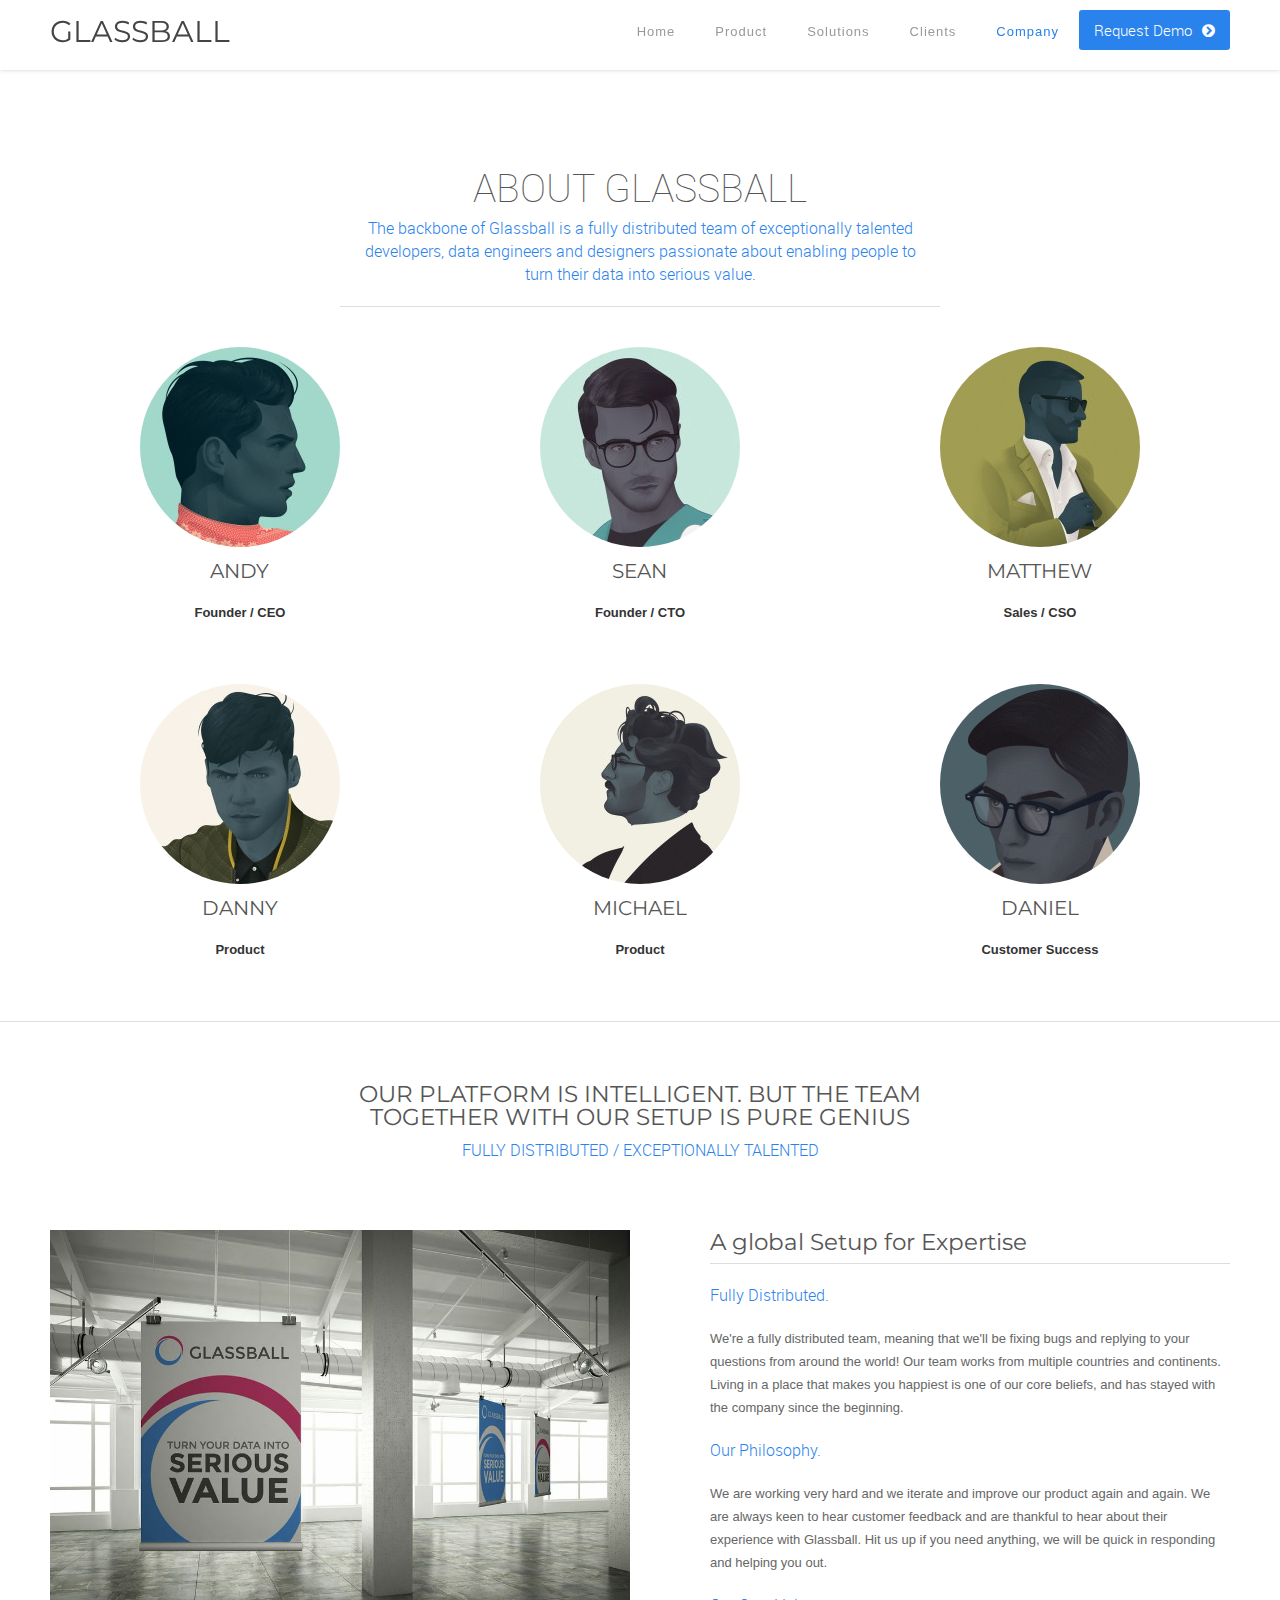
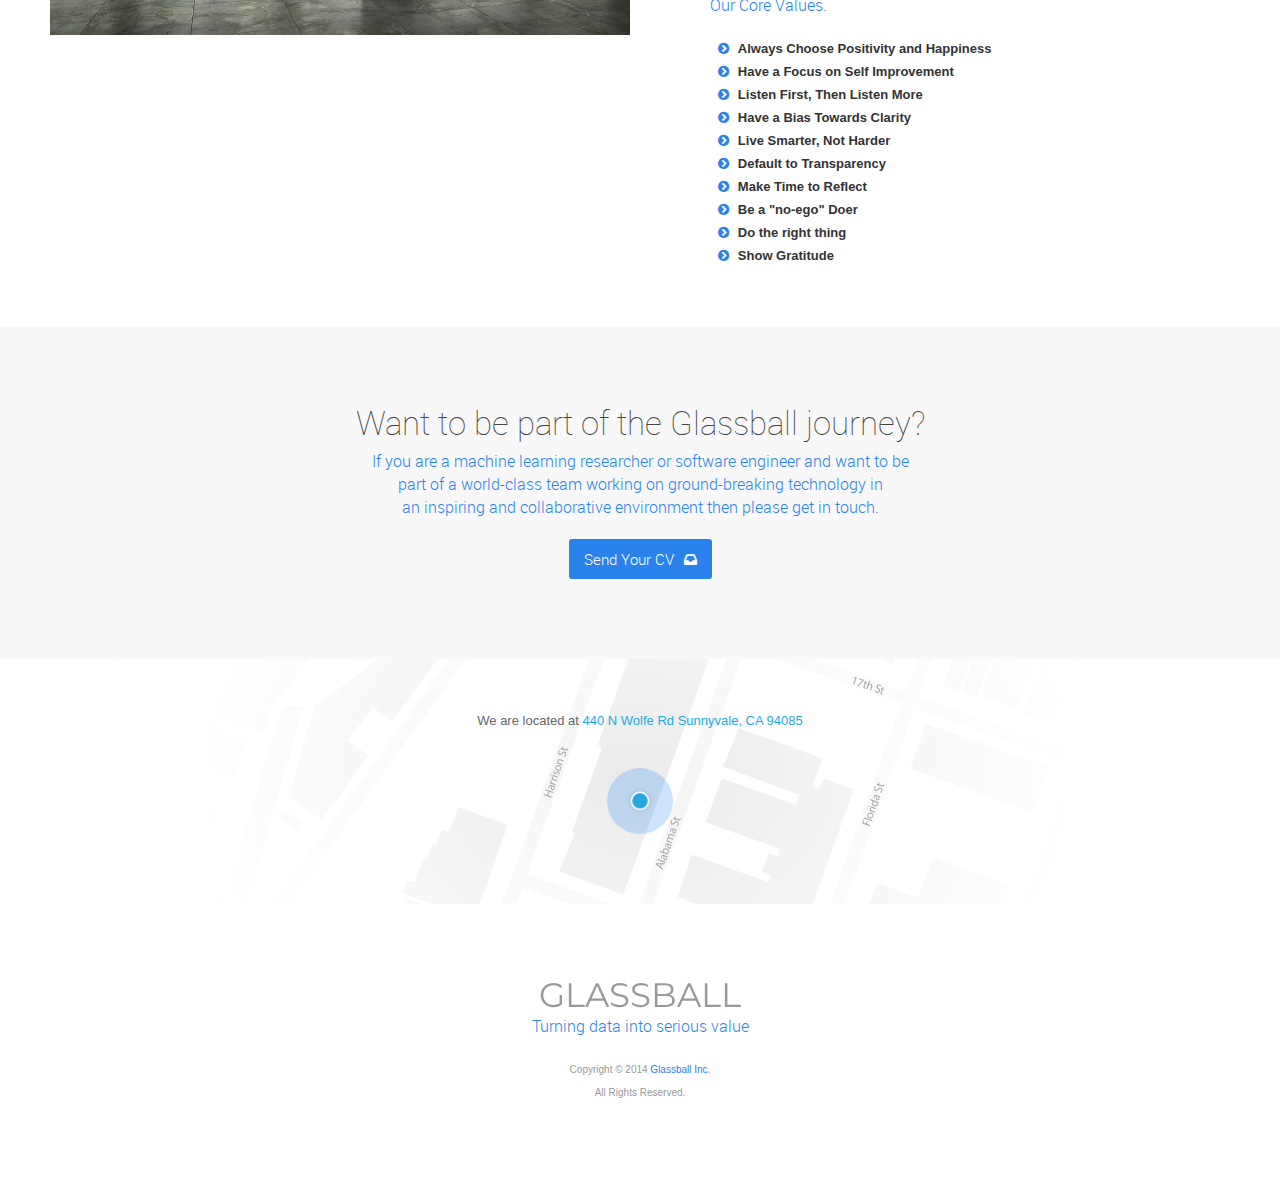
==== company.html @ 6d97a015 "fixed some minor bugs" ====
<!DOCTYPE html>
<!--[if (gte IE 9)|!(IE)]><!--><html lang="en"> <!--<![endif]-->

<!--
=======================================================================================
 Glassball
=======================================================================================
-->

<head>

	<!-- Basic Page Needs
  ================================================== -->
	<meta charset="utf-8">
	<title>Glassball - Turn Data into Serious Value</title>
	<meta name="description" content="">
	<meta name="author" content="">

	<!-- Mobile Specific Metas
  ================================================== -->
	<meta name="viewport" content="width=device-width, initial-scale=1, minimum-scale=1, maximum-scale=1">
    
    <!-- Fonts
  ================================================== -->
    <link href="https://fonts.googleapis.com/css?family=Oswald|Open+Sans:400,300,600,700|Montserrat:400,700" rel="stylesheet" type="text/css">

	<!-- CSS
  ================================================== -->
  	<link rel="stylesheet" href="css/reset.css">
    <link rel="stylesheet" href="css/ut-fontface.css">
    <link rel="stylesheet" href="css/font-awesome.css">
	<link rel="stylesheet" href="css/flexslider.css">
    <link rel="stylesheet" href="css/ut-responsive-grid.css">
    <link rel="stylesheet" href="css/style.css">
   
	<!--[if lt IE 9]>
    <script src="http://html5shim.googlecode.com/svn/trunk/html5.js"></script>
	<![endif]-->
    
    <!--[if lte IE 8]>
		<link rel="stylesheet" type="text/css" href="css/ie8.css" />
	<![endif]-->

	<!-- Favicons
	================================================== -->
	<link rel="shortcut icon" href="images/favicon.ico">
	<link rel="apple-touch-icon" href="images/apple-touch-icon.png">
	<link rel="apple-touch-icon" sizes="72x72" href="images/apple-touch-icon-72x72.png">
	<link rel="apple-touch-icon" sizes="114x114" href="images/apple-touch-icon-114x114.png">
    
	<!-- Load jQuery
  	================================================== -->
  	<script src="js/jquery.min.js"></script>
	<script src="js/modernizr.js"></script>
    <script src="js/respond.src.js"></script>
    
</head>
<body id="mainsite">
	
    
	<!-- Primary Page Layout
	================================================== -->

	<!-- header section -->
	<header id="header-section" class="hide-on-mobile">
	<div class="grid-container">
		<div class="grid-parents grid-100 mobile-grid-100 tablet-grid-100">
			<div class="site-branding grid-30 mobile-grid-100 tablet-grid-100">	
				<a href="index.html"><h1>Glassball</h1></a>
                
            </div>
		<nav id="ut-navigation" class="grid-70 hide-on-mobile tablet-grid-100">
			<ul>
            	<li><a href="index.html">Home</a></li>
				<li><a href="index.html">Product</a></li>
                <li><a href="index.html">Solutions</a></li>
				<li><a href="index.html">Clients</a></li>
				<li><a class="selected" href="company.html">Company</a></li>
			    <a href="contact.html" class="product-link">Request Demo<i class="icon-li icon-chevron-sign-right"></i></a>	
			</ul>
        </nav>
        </div>
	</div><!-- close container -->
	</header><!-- close header section -->
    
    <div class="clear"></div>
    
    <!-- information section -->
	<section id="information-section" class="information-section">
		<div class="grid-container">
        	
            <!-- entry header -->
            <header class="entry-header grid-50 prefix-25">
                <div class="space hide-on-mobile"></div>
                <h1 class="product-title">ABOUT GLASSBALL</h1>
            
            <p class="entry-slogan">The backbone of Glassball is a fully distributed team of exceptionally talented developers, data engineers and designers passionate about enabling people to turn their data into serious value.</p>
            </header><!-- close entry header -->
            
            <!-- icon box 1 -->
			<div class="grid-33 mobile-grid-100 tablet-grid-50 info">
				<div class="ch-item ch-img-1"> 
                </div>    
                <h3>ANDY</h3>
<p><strong>Founder / CEO</strong> </p>
                
			</div><!-- close icon box -->
            
            <!-- icon box 2 -->
			<div class="grid-33 mobile-grid-100 tablet-grid-50 info">
                <div class="ch-item ch-img-2"> 
                </div>
                <h3>SEAN</h3>
<p><strong>Founder / CTO</strong> </p>
                	
			</div><!-- close icon box -->
            
            <!-- icon box 3 -->
			<div class="grid-33 mobile-grid-100 tablet-grid-50 info">
				<div class="ch-item ch-img-3"> 
                </div>
                <h3>MATTHEW</h3>
<p><strong>Sales / CSO</strong> </p>
                
			</div><!-- close icon box -->
            
            <div class="clear hide-on-mobile hide-on-tablet"></div>
            
            <!-- icon box 4 -->
            <div class="grid-33 mobile-grid-100 tablet-grid-50 info">
                <div class="ch-item ch-img-4"> 
                </div>
                <h3>DANNY</h3>
<p><strong>Product</strong> </p>
                
        	</div><!-- close icon box -->
        
            <!-- icon box 5 -->
            <div class="grid-33 mobile-grid-100 tablet-grid-50 info">
                <div class="ch-item ch-img-5"> 
                </div>
				<h3>MICHAEL</h3>
<p><strong>Product</strong></p>
                
        	</div><!-- close icon box -->
        
            <!-- icon box 6 -->
            <div class="grid-33 mobile-grid-100 tablet-grid-50 info">
                <div class="ch-item ch-img-6"> 
                </div>
                <h3>DANIEL</h3>
<p><strong>Customer Success</strong></p>
                
        	</div><!-- close icon box -->
			
		</div><!-- close grid-container -->
	</section><!-- close information section -->
    
    <div class="clear"></div>
    
    <!-- section product left -->
    <section id="products" class="product-left">
    	<header class="grid-50 prefix-25">
            <h2 class="solution-title">OUR PLATFORM IS INTELLIGENT. BUT THE TEAM TOGETHER WITH OUR SETUP IS PURE GENIUS </h2>
            <p class="solution-slogan">FULLY DISTRIBUTED  /  EXCEPTIONALLY TALENTED</p>
            <p></p>    
            </header><!-- close entry header -->
        
        <div class="grid-container">    
        	
            <!-- product image left -->
    		<div class="product-image grid-50 mobile-grid-100 tablet-grid-50 cbp-so-side-left cbp-so-side">
                <img src="images/setup.jpg" alt="product-left">
        	</div><!-- close product image left -->
            
            <div class="grid-45 prefix-5 mobile-grid-100 tablet-grid-50 cbp-so-side-right cbp-so-side">
  				
                <!-- entry header -->          
        		<header class="entry-header">
                    <h2 class="entry-title">A global Setup for Expertise</h2>
                    
                </header><!-- entry header -->
                <p class="entry-slogan">Fully Distributed.</p>
                <p>We're a fully distributed team, meaning that we'll be fixing bugs and replying to your questions from around the world! Our team works from multiple countries and continents. Living in a place that makes you happiest is one of our core beliefs, and has stayed with the company since the beginning.</p>
                <p class="entry-slogan">Our Philosophy.</p>
                <p>We are working very hard and we iterate and improve our product again and again. We are always keen to hear customer feedback and are thankful to hear about their experience with Glassball. Hit us up if you need anything, we will be quick in responding and helping you out.</p>

                <p class="entry-slogan">Our Core Values.</p>
                <!-- icons ul -->
                <ul class="icons-ul">
                    <li><i class="icon-li icon-chevron-sign-right"></i><strong>Always Choose Positivity and Happiness</strong></li>
                    <li><i class="icon-li icon-chevron-sign-right"></i><strong>Have a Focus on Self Improvement</strong></li>
                    <li><i class="icon-li icon-chevron-sign-right"></i><strong>Listen First, Then Listen More</strong></li>
                    <li><i class="icon-li icon-chevron-sign-right"></i><strong>Have a Bias Towards Clarity</strong></li>
                    <li><i class="icon-li icon-chevron-sign-right"></i><strong>Live Smarter, Not Harder</strong></li>
                    <li><i class="icon-li icon-chevron-sign-right"></i><strong>Default to Transparency</strong></li>
                    <li><i class="icon-li icon-chevron-sign-right"></i><strong>Make Time to Reflect</strong></li>
                    <li><i class="icon-li icon-chevron-sign-right"></i><strong>Be a "no-ego" Doer</strong></li>
                    <li><i class="icon-li icon-chevron-sign-right"></i><strong>Do the right thing</strong></li>
                    <li><i class="icon-li icon-chevron-sign-right"></i><strong>Show Gratitude</strong></li>
                    
				</ul><!-- close icons ul -->
               <!-- <a class="product-link">Request Demo<i class="icon-li icon-chevron-sign-right"></i></a>
                -->
        	</div>
            
    	</div><!-- close grid container -->
    </section><!-- close section product left -->
    
    <div class="clear"></div>
            	
    </div><!-- close grid container -->
    </section><!-- close section product right -->
    
    <div class="clear"></div>
    
    <!-- newsletter section -->
    <section id="newsletter" class="newsletter" >
		<div class="grid-container">
        	<div class="grid-100 parallax-content">
				<h2 class="newsletter-title">Want to be part of the Glassball journey?</h2>
                <p class="newsletter-slogan">If you are a machine learning researcher or software engineer and want to be <br>part of a world-class team working on ground-breaking technology in <br>an inspiring and collaborative environment then please get in touch.</p>
                
                <a href="mailto:joinus@glassball.com" class="product-link">Send Your CV<i class="icon-inbox"></i></a>
                
           
            </div><!-- close grid-100 -->
		</div><!-- close grid container -->
	</section><!-- close parallax banner 1-->
    
    <div class="clear"></div>

    <!-- Location Section -->
    <div class="grid-container">
        
			<div class="grid-100">
                <div class="location">
                    <i></i>
                    <p>We are located at <a href="https://goo.gl/maps/aaRhZ" target="_blank">440 N Wolfe Rd
Sunnyvale, CA 94085</a></p>
                    <a href="http://goo.gl/maps/aaRhZ" target="_blank"><img src="images/about_map_dot.png"></a>
                </div>
            </div>
        </div>

	<!-- Footer Section -->
	<footer class="footer">
		<div class="grid-container">
        
			<div class="grid-50 prefix-25 mobile-grid-100 tablet-grid-100">
            
            	<!-- footer site branding -->
				<div class="site-branding">	
					<a><h1>Glassball</h1></a>
                    <p class="entry-slogan">Turning data into serious value</p>
            	</div><!-- close footer site branding -->
                
                <!-- social icons -->
                <!--
                <ul class="social-icons clearfix">
                
                    <li>
                    <a href="#">
                    <span class="icon-stack">
                        <i class="icon-circle-blank icon-stack-base"></i>
                        <i class="icon-twitter"></i>
                    </span>
                    </a>
                    </li>
                    
                    <li>
                    <a href="#">
                    <span class="icon-stack">
                        <i class="icon-circle-blank icon-stack-base"></i>
                        <i class="icon-xing"></i>
                    </span>
                    </a>
                    </li>
                    
                    <li>
                    <a href="#">
                    <span class="icon-stack">
                        <i class="icon-circle-blank icon-stack-base"></i>
                        <i class="icon-linkedin"></i>
                    </span>
                    </a>
                    </li>
                
                </ul> -->
                <!-- close social icons -->
                          
				<p class="copyright">Copyright &copy; 2014 <a>Glassball Inc</a>. <br>All rights reserved.</p>
                
         	</div>
		</div><!-- close container -->
	</footer><!-- close footer -->

<!-- Load Javascript
  	================================================== -->
    <script src="js/jquery.parallax.min.js"></script>
    <script src="js/jquery.scrollTo.min.js"></script>	
	<script src="js/classie.js"></script>
	<script src="js/jquery.custom.js"></script>
	<script type="text/javascript">
    /* <![CDATA[ */
		
		(function($){
	
		"use strict";
    		
			$(document).ready(function(){
	

			});
			
		})(jQuery);
		
	 /* ]]> */	
    </script>

<!-- Load Analytics
  	================================================== -->
<script>
  (function(i,s,o,g,r,a,m){i['GoogleAnalyticsObject']=r;i[r]=i[r]||function(){
  (i[r].q=i[r].q||[]).push(arguments)},i[r].l=1*new Date();a=s.createElement(o),
  m=s.getElementsByTagName(o)[0];a.async=1;a.src=g;m.parentNode.insertBefore(a,m)
  })(window,document,'script','//www.google-analytics.com/analytics.js','ga');

  ga('create', 'UA-51719107-1', 'glassball.com');
  ga('send', 'pageview');

</script>
    
<!-- End Document
================================================== -->
</body>
</html>
---- css/ut-fontface.css ----
@font-face {
    font-family: 'robotoregular';
    src: url('fonts/Roboto-Regular-webfont.eot');
    src: url('fonts/Roboto-Regular-webfont.eot@#iefix') format('embedded-opentype'),
         url('fonts/Roboto-Regular-webfont.woff') format('woff'),
         url('fonts/Roboto-Regular-webfont.ttf') format('truetype'),
         url('fonts/Roboto-Regular-webfont.svg#robotoregular') format('svg');
    font-weight: normal;
    font-style: normal;

}
@font-face {
    font-family: 'robotothin';
    src: url('fonts/Roboto-Thin-webfont.eot');
    src: url('fonts/Roboto-Thin-webfont.eot@#iefix') format('embedded-opentype'),
         url('fonts/Roboto-Thin-webfont.woff') format('woff'),
         url('fonts/Roboto-Thin-webfont.ttf') format('truetype'),
         url('fonts/Roboto-Thin-webfont.svg#robotothin') format('svg');
    font-weight: normal;
    font-style: normal;

}
@font-face {
    font-family: 'robotolight';
    src: url('fonts/Roboto-Light-webfont.eot');
    src: url('fonts/Roboto-Light-webfont.eot@#iefix') format('embedded-opentype'),
         url('fonts/Roboto-Light-webfont.woff') format('woff'),
         url('fonts/Roboto-Light-webfont.ttf') format('truetype'),
         url('fonts/Roboto-Light-webfont.svg#robotolight') format('svg');
    font-weight: normal;
    font-style: normal;

}
---- css/ut-responsive-grid.css ----
/* ================================================================== */
/* This file has a mobile-to-tablet, and tablet-to-desktop breakpoint */
/* ================================================================== */
@media screen and (max-width: 400px) {
  @-ms-viewport {
    width: 320px;
}
}
@media screen {
  .clear {
    clear: both;
    display: block;
    overflow: hidden;
    visibility: hidden;
    width: 0;
    height: 0;
  }

  .grid-container:before, .clearfix:before,
  .grid-container:after,
  .clearfix:after {
    content: ".";
    display: block;
    overflow: hidden;
    visibility: hidden;
    font-size: 0;
    line-height: 0;
    width: 0;
    height: 0;
  }

  .grid-container:after, .clearfix:after {
    clear: both;
  }

  .grid-container, .clearfix {
    /* <IE7> */
    *zoom: 1;
    /* </IE7> */
  }

  .grid-container {
    margin-left: auto;
    margin-right: auto;
    max-width: 1200px;
    padding-left: 10px;
    padding-right: 10px;
  }

  .grid-5, .mobile-grid-5, .tablet-grid-5, .grid-10, .mobile-grid-10, .tablet-grid-10, .grid-15, .mobile-grid-15, .tablet-grid-15, .grid-20, .mobile-grid-20, .tablet-grid-20, .grid-25, .mobile-grid-25, .tablet-grid-25, .grid-30, .mobile-grid-30, .tablet-grid-30, .grid-35, .mobile-grid-35, .tablet-grid-35, .grid-40, .mobile-grid-40, .tablet-grid-40, .grid-45, .mobile-grid-45, .tablet-grid-45, .grid-50, .mobile-grid-50, .tablet-grid-50, .grid-55, .mobile-grid-55, .tablet-grid-55, .grid-60, .mobile-grid-60, .tablet-grid-60, .grid-65, .mobile-grid-65, .tablet-grid-65, .grid-70, .mobile-grid-70, .tablet-grid-70, .grid-75, .mobile-grid-75, .tablet-grid-75, .grid-80, .mobile-grid-80, .tablet-grid-80, .grid-85, .mobile-grid-85, .tablet-grid-85, .grid-90, .mobile-grid-90, .tablet-grid-90, .grid-95, .mobile-grid-95, .tablet-grid-95, .grid-100, .mobile-grid-100, .tablet-grid-100, .grid-33, .mobile-grid-33, .tablet-grid-33, .grid-66, .mobile-grid-66, .tablet-grid-66 {
    -webkit-box-sizing: border-box;
    -moz-box-sizing: border-box;
    box-sizing: border-box;
    padding-left: 10px;
    padding-right: 10px;
    /* <IE7> */
    *padding-left: 0;
    *padding-right: 0;
    /* </IE7> */
  }
  .grid-5 > *, .mobile-grid-5 > *, .tablet-grid-5 > *, .grid-10 > *, .mobile-grid-10 > *, .tablet-grid-10 > *, .grid-15 > *, .mobile-grid-15 > *, .tablet-grid-15 > *, .grid-20 > *, .mobile-grid-20 > *, .tablet-grid-20 > *, .grid-25 > *, .mobile-grid-25 > *, .tablet-grid-25 > *, .grid-30 > *, .mobile-grid-30 > *, .tablet-grid-30 > *, .grid-35 > *, .mobile-grid-35 > *, .tablet-grid-35 > *, .grid-40 > *, .mobile-grid-40 > *, .tablet-grid-40 > *, .grid-45 > *, .mobile-grid-45 > *, .tablet-grid-45 > *, .grid-50 > *, .mobile-grid-50 > *, .tablet-grid-50 > *, .grid-55 > *, .mobile-grid-55 > *, .tablet-grid-55 > *, .grid-60 > *, .mobile-grid-60 > *, .tablet-grid-60 > *, .grid-65 > *, .mobile-grid-65 > *, .tablet-grid-65 > *, .grid-70 > *, .mobile-grid-70 > *, .tablet-grid-70 > *, .grid-75 > *, .mobile-grid-75 > *, .tablet-grid-75 > *, .grid-80 > *, .mobile-grid-80 > *, .tablet-grid-80 > *, .grid-85 > *, .mobile-grid-85 > *, .tablet-grid-85 > *, .grid-90 > *, .mobile-grid-90 > *, .tablet-grid-90 > *, .grid-95 > *, .mobile-grid-95 > *, .tablet-grid-95 > *, .grid-100 > *, .mobile-grid-100 > *, .tablet-grid-100 > *, .grid-33 > *, .mobile-grid-33 > *, .tablet-grid-33 > *, .grid-66 > *, .mobile-grid-66 > *, .tablet-grid-66 > * {
    /* <IE7> */
    *margin-left: expression((!this.className.match(/grid-[1-9]/) && this.currentStyle.display === "block" && this.currentStyle.width === "auto") && "10px");
    *margin-right: expression((!this.className.match(/grid-[1-9]/) && this.currentStyle.display === "block" && this.currentStyle.width === "auto") && "10px");
    /* </IE7> */
  }

  .grid-parent {
    padding-left: 0;
    padding-right: 0;
  }
}
@media screen and (max-width: 767px) {
  .mobile-grid-100:before,
  .mobile-grid-100:after {
    content: ".";
    display: block;
    overflow: hidden;
    visibility: hidden;
    font-size: 0;
    line-height: 0;
    width: 0;
    height: 0;
  }

  .mobile-grid-100:after {
    clear: both;
  }

  .mobile-grid-100 {
    /* <IE7> */
    *zoom: 1;
    /* </IE7> */
  }

  .mobile-push-5,
  .mobile-pull-5, .mobile-push-10,
  .mobile-pull-10, .mobile-push-15,
  .mobile-pull-15, .mobile-push-20,
  .mobile-pull-20, .mobile-push-25,
  .mobile-pull-25, .mobile-push-30,
  .mobile-pull-30, .mobile-push-35,
  .mobile-pull-35, .mobile-push-40,
  .mobile-pull-40, .mobile-push-45,
  .mobile-pull-45, .mobile-push-50,
  .mobile-pull-50, .mobile-push-55,
  .mobile-pull-55, .mobile-push-60,
  .mobile-pull-60, .mobile-push-65,
  .mobile-pull-65, .mobile-push-70,
  .mobile-pull-70, .mobile-push-75,
  .mobile-pull-75, .mobile-push-80,
  .mobile-pull-80, .mobile-push-85,
  .mobile-pull-85, .mobile-push-90,
  .mobile-pull-90, .mobile-push-95,
  .mobile-pull-95, .mobile-push-33,
  .mobile-pull-33, .mobile-push-66,
  .mobile-pull-66 {
    position: relative;
  }

  .hide-on-mobile {
    display: none !important;
  }

  .mobile-grid-5 {
    float: left;
    width: 5%;
    /* <IE7> */
    *width: expression(Math.floor(0.05 * (this.parentNode.offsetWidth - parseFloat(this.parentNode.currentStyle.paddingLeft) - parseFloat(this.parentNode.currentStyle.paddingRight))) + "px");
    /* </IE7> */
  }

  .mobile-prefix-5 {
    margin-left: 5%;
  }

  .mobile-suffix-5 {
    margin-right: 5%;
  }

  .mobile-push-5 {
    left: 5%;
    /* <IE7> */
    *left: expression(Math.floor(0.05 * (this.parentNode.offsetWidth - parseFloat(this.parentNode.currentStyle.paddingLeft) - parseFloat(this.parentNode.currentStyle.paddingRight))) + "px");
    /* </IE7> */
  }

  .mobile-pull-5 {
    left: -5%;
    /* <IE7> */
    *left: expression(Math.floor(-0.05 * (this.parentNode.offsetWidth - parseFloat(this.parentNode.currentStyle.paddingLeft) - parseFloat(this.parentNode.currentStyle.paddingRight))) + "px");
    /* </IE7> */
  }

  .mobile-grid-10 {
    float: left;
    width: 10%;
    /* <IE7> */
    *width: expression(Math.floor(0.1 * (this.parentNode.offsetWidth - parseFloat(this.parentNode.currentStyle.paddingLeft) - parseFloat(this.parentNode.currentStyle.paddingRight))) + "px");
    /* </IE7> */
  }

  .mobile-prefix-10 {
    margin-left: 10%;
  }

  .mobile-suffix-10 {
    margin-right: 10%;
  }

  .mobile-push-10 {
    left: 10%;
    /* <IE7> */
    *left: expression(Math.floor(0.1 * (this.parentNode.offsetWidth - parseFloat(this.parentNode.currentStyle.paddingLeft) - parseFloat(this.parentNode.currentStyle.paddingRight))) + "px");
    /* </IE7> */
  }

  .mobile-pull-10 {
    left: -10%;
    /* <IE7> */
    *left: expression(Math.floor(-0.1 * (this.parentNode.offsetWidth - parseFloat(this.parentNode.currentStyle.paddingLeft) - parseFloat(this.parentNode.currentStyle.paddingRight))) + "px");
    /* </IE7> */
  }

  .mobile-grid-15 {
    float: left;
    width: 15%;
    /* <IE7> */
    *width: expression(Math.floor(0.15 * (this.parentNode.offsetWidth - parseFloat(this.parentNode.currentStyle.paddingLeft) - parseFloat(this.parentNode.currentStyle.paddingRight))) + "px");
    /* </IE7> */
  }

  .mobile-prefix-15 {
    margin-left: 15%;
  }

  .mobile-suffix-15 {
    margin-right: 15%;
  }

  .mobile-push-15 {
    left: 15%;
    /* <IE7> */
    *left: expression(Math.floor(0.15 * (this.parentNode.offsetWidth - parseFloat(this.parentNode.currentStyle.paddingLeft) - parseFloat(this.parentNode.currentStyle.paddingRight))) + "px");
    /* </IE7> */
  }

  .mobile-pull-15 {
    left: -15%;
    /* <IE7> */
    *left: expression(Math.floor(-0.15 * (this.parentNode.offsetWidth - parseFloat(this.parentNode.currentStyle.paddingLeft) - parseFloat(this.parentNode.currentStyle.paddingRight))) + "px");
    /* </IE7> */
  }

  .mobile-grid-20 {
    float: left;
    width: 20%;
    /* <IE7> */
    *width: expression(Math.floor(0.2 * (this.parentNode.offsetWidth - parseFloat(this.parentNode.currentStyle.paddingLeft) - parseFloat(this.parentNode.currentStyle.paddingRight))) + "px");
    /* </IE7> */
  }

  .mobile-prefix-20 {
    margin-left: 20%;
  }

  .mobile-suffix-20 {
    margin-right: 20%;
  }

  .mobile-push-20 {
    left: 20%;
    /* <IE7> */
    *left: expression(Math.floor(0.2 * (this.parentNode.offsetWidth - parseFloat(this.parentNode.currentStyle.paddingLeft) - parseFloat(this.parentNode.currentStyle.paddingRight))) + "px");
    /* </IE7> */
  }

  .mobile-pull-20 {
    left: -20%;
    /* <IE7> */
    *left: expression(Math.floor(-0.2 * (this.parentNode.offsetWidth - parseFloat(this.parentNode.currentStyle.paddingLeft) - parseFloat(this.parentNode.currentStyle.paddingRight))) + "px");
    /* </IE7> */
  }

  .mobile-grid-25 {
    float: left;
    width: 25%;
    /* <IE7> */
    *width: expression(Math.floor(0.25 * (this.parentNode.offsetWidth - parseFloat(this.parentNode.currentStyle.paddingLeft) - parseFloat(this.parentNode.currentStyle.paddingRight))) + "px");
    /* </IE7> */
  }

  .mobile-prefix-25 {
    margin-left: 25%;
  }

  .mobile-suffix-25 {
    margin-right: 25%;
  }

  .mobile-push-25 {
    left: 25%;
    /* <IE7> */
    *left: expression(Math.floor(0.25 * (this.parentNode.offsetWidth - parseFloat(this.parentNode.currentStyle.paddingLeft) - parseFloat(this.parentNode.currentStyle.paddingRight))) + "px");
    /* </IE7> */
  }

  .mobile-pull-25 {
    left: -25%;
    /* <IE7> */
    *left: expression(Math.floor(-0.25 * (this.parentNode.offsetWidth - parseFloat(this.parentNode.currentStyle.paddingLeft) - parseFloat(this.parentNode.currentStyle.paddingRight))) + "px");
    /* </IE7> */
  }

  .mobile-grid-30 {
    float: left;
    width: 30%;
    /* <IE7> */
    *width: expression(Math.floor(0.3 * (this.parentNode.offsetWidth - parseFloat(this.parentNode.currentStyle.paddingLeft) - parseFloat(this.parentNode.currentStyle.paddingRight))) + "px");
    /* </IE7> */
  }

  .mobile-prefix-30 {
    margin-left: 30%;
  }

  .mobile-suffix-30 {
    margin-right: 30%;
  }

  .mobile-push-30 {
    left: 30%;
    /* <IE7> */
    *left: expression(Math.floor(0.3 * (this.parentNode.offsetWidth - parseFloat(this.parentNode.currentStyle.paddingLeft) - parseFloat(this.parentNode.currentStyle.paddingRight))) + "px");
    /* </IE7> */
  }

  .mobile-pull-30 {
    left: -30%;
    /* <IE7> */
    *left: expression(Math.floor(-0.3 * (this.parentNode.offsetWidth - parseFloat(this.parentNode.currentStyle.paddingLeft) - parseFloat(this.parentNode.currentStyle.paddingRight))) + "px");
    /* </IE7> */
  }

  .mobile-grid-35 {
    float: left;
    width: 35%;
    /* <IE7> */
    *width: expression(Math.floor(0.35 * (this.parentNode.offsetWidth - parseFloat(this.parentNode.currentStyle.paddingLeft) - parseFloat(this.parentNode.currentStyle.paddingRight))) + "px");
    /* </IE7> */
  }

  .mobile-prefix-35 {
    margin-left: 35%;
  }

  .mobile-suffix-35 {
    margin-right: 35%;
  }

  .mobile-push-35 {
    left: 35%;
    /* <IE7> */
    *left: expression(Math.floor(0.35 * (this.parentNode.offsetWidth - parseFloat(this.parentNode.currentStyle.paddingLeft) - parseFloat(this.parentNode.currentStyle.paddingRight))) + "px");
    /* </IE7> */
  }

  .mobile-pull-35 {
    left: -35%;
    /* <IE7> */
    *left: expression(Math.floor(-0.35 * (this.parentNode.offsetWidth - parseFloat(this.parentNode.currentStyle.paddingLeft) - parseFloat(this.parentNode.currentStyle.paddingRight))) + "px");
    /* </IE7> */
  }

  .mobile-grid-40 {
    float: left;
    width: 40%;
    /* <IE7> */
    *width: expression(Math.floor(0.4 * (this.parentNode.offsetWidth - parseFloat(this.parentNode.currentStyle.paddingLeft) - parseFloat(this.parentNode.currentStyle.paddingRight))) + "px");
    /* </IE7> */
  }

  .mobile-prefix-40 {
    margin-left: 40%;
  }

  .mobile-suffix-40 {
    margin-right: 40%;
  }

  .mobile-push-40 {
    left: 40%;
    /* <IE7> */
    *left: expression(Math.floor(0.4 * (this.parentNode.offsetWidth - parseFloat(this.parentNode.currentStyle.paddingLeft) - parseFloat(this.parentNode.currentStyle.paddingRight))) + "px");
    /* </IE7> */
  }

  .mobile-pull-40 {
    left: -40%;
    /* <IE7> */
    *left: expression(Math.floor(-0.4 * (this.parentNode.offsetWidth - parseFloat(this.parentNode.currentStyle.paddingLeft) - parseFloat(this.parentNode.currentStyle.paddingRight))) + "px");
    /* </IE7> */
  }

  .mobile-grid-45 {
    float: left;
    width: 45%;
    /* <IE7> */
    *width: expression(Math.floor(0.45 * (this.parentNode.offsetWidth - parseFloat(this.parentNode.currentStyle.paddingLeft) - parseFloat(this.parentNode.currentStyle.paddingRight))) + "px");
    /* </IE7> */
  }

  .mobile-prefix-45 {
    margin-left: 45%;
  }

  .mobile-suffix-45 {
    margin-right: 45%;
  }

  .mobile-push-45 {
    left: 45%;
    /* <IE7> */
    *left: expression(Math.floor(0.45 * (this.parentNode.offsetWidth - parseFloat(this.parentNode.currentStyle.paddingLeft) - parseFloat(this.parentNode.currentStyle.paddingRight))) + "px");
    /* </IE7> */
  }

  .mobile-pull-45 {
    left: -45%;
    /* <IE7> */
    *left: expression(Math.floor(-0.45 * (this.parentNode.offsetWidth - parseFloat(this.parentNode.currentStyle.paddingLeft) - parseFloat(this.parentNode.currentStyle.paddingRight))) + "px");
    /* </IE7> */
  }

  .mobile-grid-50 {
    float: left;
    width: 50%;
    /* <IE7> */
    *width: expression(Math.floor(0.5 * (this.parentNode.offsetWidth - parseFloat(this.parentNode.currentStyle.paddingLeft) - parseFloat(this.parentNode.currentStyle.paddingRight))) + "px");
    /* </IE7> */
  }

  .mobile-prefix-50 {
    margin-left: 50%;
  }

  .mobile-suffix-50 {
    margin-right: 50%;
  }

  .mobile-push-50 {
    left: 50%;
    /* <IE7> */
    *left: expression(Math.floor(0.5 * (this.parentNode.offsetWidth - parseFloat(this.parentNode.currentStyle.paddingLeft) - parseFloat(this.parentNode.currentStyle.paddingRight))) + "px");
    /* </IE7> */
  }

  .mobile-pull-50 {
    left: -50%;
    /* <IE7> */
    *left: expression(Math.floor(-0.5 * (this.parentNode.offsetWidth - parseFloat(this.parentNode.currentStyle.paddingLeft) - parseFloat(this.parentNode.currentStyle.paddingRight))) + "px");
    /* </IE7> */
  }

  .mobile-grid-55 {
    float: left;
    width: 55%;
    /* <IE7> */
    *width: expression(Math.floor(0.55 * (this.parentNode.offsetWidth - parseFloat(this.parentNode.currentStyle.paddingLeft) - parseFloat(this.parentNode.currentStyle.paddingRight))) + "px");
    /* </IE7> */
  }

  .mobile-prefix-55 {
    margin-left: 55%;
  }

  .mobile-suffix-55 {
    margin-right: 55%;
  }

  .mobile-push-55 {
    left: 55%;
    /* <IE7> */
    *left: expression(Math.floor(0.55 * (this.parentNode.offsetWidth - parseFloat(this.parentNode.currentStyle.paddingLeft) - parseFloat(this.parentNode.currentStyle.paddingRight))) + "px");
    /* </IE7> */
  }

  .mobile-pull-55 {
    left: -55%;
    /* <IE7> */
    *left: expression(Math.floor(-0.55 * (this.parentNode.offsetWidth - parseFloat(this.parentNode.currentStyle.paddingLeft) - parseFloat(this.parentNode.currentStyle.paddingRight))) + "px");
    /* </IE7> */
  }

  .mobile-grid-60 {
    float: left;
    width: 60%;
    /* <IE7> */
    *width: expression(Math.floor(0.6 * (this.parentNode.offsetWidth - parseFloat(this.parentNode.currentStyle.paddingLeft) - parseFloat(this.parentNode.currentStyle.paddingRight))) + "px");
    /* </IE7> */
  }

  .mobile-prefix-60 {
    margin-left: 60%;
  }

  .mobile-suffix-60 {
    margin-right: 60%;
  }

  .mobile-push-60 {
    left: 60%;
    /* <IE7> */
    *left: expression(Math.floor(0.6 * (this.parentNode.offsetWidth - parseFloat(this.parentNode.currentStyle.paddingLeft) - parseFloat(this.parentNode.currentStyle.paddingRight))) + "px");
    /* </IE7> */
  }

  .mobile-pull-60 {
    left: -60%;
    /* <IE7> */
    *left: expression(Math.floor(-0.6 * (this.parentNode.offsetWidth - parseFloat(this.parentNode.currentStyle.paddingLeft) - parseFloat(this.parentNode.currentStyle.paddingRight))) + "px");
    /* </IE7> */
  }

  .mobile-grid-65 {
    float: left;
    width: 65%;
    /* <IE7> */
    *width: expression(Math.floor(0.65 * (this.parentNode.offsetWidth - parseFloat(this.parentNode.currentStyle.paddingLeft) - parseFloat(this.parentNode.currentStyle.paddingRight))) + "px");
    /* </IE7> */
  }

  .mobile-prefix-65 {
    margin-left: 65%;
  }

  .mobile-suffix-65 {
    margin-right: 65%;
  }

  .mobile-push-65 {
    left: 65%;
    /* <IE7> */
    *left: expression(Math.floor(0.65 * (this.parentNode.offsetWidth - parseFloat(this.parentNode.currentStyle.paddingLeft) - parseFloat(this.parentNode.currentStyle.paddingRight))) + "px");
    /* </IE7> */
  }

  .mobile-pull-65 {
    left: -65%;
    /* <IE7> */
    *left: expression(Math.floor(-0.65 * (this.parentNode.offsetWidth - parseFloat(this.parentNode.currentStyle.paddingLeft) - parseFloat(this.parentNode.currentStyle.paddingRight))) + "px");
    /* </IE7> */
  }

  .mobile-grid-70 {
    float: left;
    width: 70%;
    /* <IE7> */
    *width: expression(Math.floor(0.7 * (this.parentNode.offsetWidth - parseFloat(this.parentNode.currentStyle.paddingLeft) - parseFloat(this.parentNode.currentStyle.paddingRight))) + "px");
    /* </IE7> */
  }

  .mobile-prefix-70 {
    margin-left: 70%;
  }

  .mobile-suffix-70 {
    margin-right: 70%;
  }

  .mobile-push-70 {
    left: 70%;
    /* <IE7> */
    *left: expression(Math.floor(0.7 * (this.parentNode.offsetWidth - parseFloat(this.parentNode.currentStyle.paddingLeft) - parseFloat(this.parentNode.currentStyle.paddingRight))) + "px");
    /* </IE7> */
  }

  .mobile-pull-70 {
    left: -70%;
    /* <IE7> */
    *left: expression(Math.floor(-0.7 * (this.parentNode.offsetWidth - parseFloat(this.parentNode.currentStyle.paddingLeft) - parseFloat(this.parentNode.currentStyle.paddingRight))) + "px");
    /* </IE7> */
  }

  .mobile-grid-75 {
    float: left;
    width: 75%;
    /* <IE7> */
    *width: expression(Math.floor(0.75 * (this.parentNode.offsetWidth - parseFloat(this.parentNode.currentStyle.paddingLeft) - parseFloat(this.parentNode.currentStyle.paddingRight))) + "px");
    /* </IE7> */
  }

  .mobile-prefix-75 {
    margin-left: 75%;
  }

  .mobile-suffix-75 {
    margin-right: 75%;
  }

  .mobile-push-75 {
    left: 75%;
    /* <IE7> */
    *left: expression(Math.floor(0.75 * (this.parentNode.offsetWidth - parseFloat(this.parentNode.currentStyle.paddingLeft) - parseFloat(this.parentNode.currentStyle.paddingRight))) + "px");
    /* </IE7> */
  }

  .mobile-pull-75 {
    left: -75%;
    /* <IE7> */
    *left: expression(Math.floor(-0.75 * (this.parentNode.offsetWidth - parseFloat(this.parentNode.currentStyle.paddingLeft) - parseFloat(this.parentNode.currentStyle.paddingRight))) + "px");
    /* </IE7> */
  }

  .mobile-grid-80 {
    float: left;
    width: 80%;
    /* <IE7> */
    *width: expression(Math.floor(0.8 * (this.parentNode.offsetWidth - parseFloat(this.parentNode.currentStyle.paddingLeft) - parseFloat(this.parentNode.currentStyle.paddingRight))) + "px");
    /* </IE7> */
  }

  .mobile-prefix-80 {
    margin-left: 80%;
  }

  .mobile-suffix-80 {
    margin-right: 80%;
  }

  .mobile-push-80 {
    left: 80%;
    /* <IE7> */
    *left: expression(Math.floor(0.8 * (this.parentNode.offsetWidth - parseFloat(this.parentNode.currentStyle.paddingLeft) - parseFloat(this.parentNode.currentStyle.paddingRight))) + "px");
    /* </IE7> */
  }

  .mobile-pull-80 {
    left: -80%;
    /* <IE7> */
    *left: expression(Math.floor(-0.8 * (this.parentNode.offsetWidth - parseFloat(this.parentNode.currentStyle.paddingLeft) - parseFloat(this.parentNode.currentStyle.paddingRight))) + "px");
    /* </IE7> */
  }

  .mobile-grid-85 {
    float: left;
    width: 85%;
    /* <IE7> */
    *width: expression(Math.floor(0.85 * (this.parentNode.offsetWidth - parseFloat(this.parentNode.currentStyle.paddingLeft) - parseFloat(this.parentNode.currentStyle.paddingRight))) + "px");
    /* </IE7> */
  }

  .mobile-prefix-85 {
    margin-left: 85%;
  }

  .mobile-suffix-85 {
    margin-right: 85%;
  }

  .mobile-push-85 {
    left: 85%;
    /* <IE7> */
    *left: expression(Math.floor(0.85 * (this.parentNode.offsetWidth - parseFloat(this.parentNode.currentStyle.paddingLeft) - parseFloat(this.parentNode.currentStyle.paddingRight))) + "px");
    /* </IE7> */
  }

  .mobile-pull-85 {
    left: -85%;
    /* <IE7> */
    *left: expression(Math.floor(-0.85 * (this.parentNode.offsetWidth - parseFloat(this.parentNode.currentStyle.paddingLeft) - parseFloat(this.parentNode.currentStyle.paddingRight))) + "px");
    /* </IE7> */
  }

  .mobile-grid-90 {
    float: left;
    width: 90%;
    /* <IE7> */
    *width: expression(Math.floor(0.9 * (this.parentNode.offsetWidth - parseFloat(this.parentNode.currentStyle.paddingLeft) - parseFloat(this.parentNode.currentStyle.paddingRight))) + "px");
    /* </IE7> */
  }

  .mobile-prefix-90 {
    margin-left: 90%;
  }

  .mobile-suffix-90 {
    margin-right: 90%;
  }

  .mobile-push-90 {
    left: 90%;
    /* <IE7> */
    *left: expression(Math.floor(0.9 * (this.parentNode.offsetWidth - parseFloat(this.parentNode.currentStyle.paddingLeft) - parseFloat(this.parentNode.currentStyle.paddingRight))) + "px");
    /* </IE7> */
  }

  .mobile-pull-90 {
    left: -90%;
    /* <IE7> */
    *left: expression(Math.floor(-0.9 * (this.parentNode.offsetWidth - parseFloat(this.parentNode.currentStyle.paddingLeft) - parseFloat(this.parentNode.currentStyle.paddingRight))) + "px");
    /* </IE7> */
  }

  .mobile-grid-95 {
    float: left;
    width: 95%;
    /* <IE7> */
    *width: expression(Math.floor(0.95 * (this.parentNode.offsetWidth - parseFloat(this.parentNode.currentStyle.paddingLeft) - parseFloat(this.parentNode.currentStyle.paddingRight))) + "px");
    /* </IE7> */
  }

  .mobile-prefix-95 {
    margin-left: 95%;
  }

  .mobile-suffix-95 {
    margin-right: 95%;
  }

  .mobile-push-95 {
    left: 95%;
    /* <IE7> */
    *left: expression(Math.floor(0.95 * (this.parentNode.offsetWidth - parseFloat(this.parentNode.currentStyle.paddingLeft) - parseFloat(this.parentNode.currentStyle.paddingRight))) + "px");
    /* </IE7> */
  }

  .mobile-pull-95 {
    left: -95%;
    /* <IE7> */
    *left: expression(Math.floor(-0.95 * (this.parentNode.offsetWidth - parseFloat(this.parentNode.currentStyle.paddingLeft) - parseFloat(this.parentNode.currentStyle.paddingRight))) + "px");
    /* </IE7> */
  }

  .mobile-grid-33 {
    float: left;
    width: 33.33333%;
    /* <IE7> */
    *width: expression(Math.floor(0.33333 * (this.parentNode.offsetWidth - parseFloat(this.parentNode.currentStyle.paddingLeft) - parseFloat(this.parentNode.currentStyle.paddingRight))) + "px");
    /* </IE7> */
  }

  .mobile-prefix-33 {
    margin-left: 33.33333%;
  }

  .mobile-suffix-33 {
    margin-right: 33.33333%;
  }

  .mobile-push-33 {
    left: 33.33333%;
    /* <IE7> */
    *left: expression(Math.floor(0.33333 * (this.parentNode.offsetWidth - parseFloat(this.parentNode.currentStyle.paddingLeft) - parseFloat(this.parentNode.currentStyle.paddingRight))) + "px");
    /* </IE7> */
  }

  .mobile-pull-33 {
    left: -33.33333%;
    /* <IE7> */
    *left: expression(Math.floor(-0.33333 * (this.parentNode.offsetWidth - parseFloat(this.parentNode.currentStyle.paddingLeft) - parseFloat(this.parentNode.currentStyle.paddingRight))) + "px");
    /* </IE7> */
  }

  .mobile-grid-66 {
    float: left;
    width: 66.66667%;
    /* <IE7> */
    *width: expression(Math.floor(0.66667 * (this.parentNode.offsetWidth - parseFloat(this.parentNode.currentStyle.paddingLeft) - parseFloat(this.parentNode.currentStyle.paddingRight))) + "px");
    /* </IE7> */
  }

  .mobile-prefix-66 {
    margin-left: 66.66667%;
  }

  .mobile-suffix-66 {
    margin-right: 66.66667%;
  }

  .mobile-push-66 {
    left: 66.66667%;
    /* <IE7> */
    *left: expression(Math.floor(0.66667 * (this.parentNode.offsetWidth - parseFloat(this.parentNode.currentStyle.paddingLeft) - parseFloat(this.parentNode.currentStyle.paddingRight))) + "px");
    /* </IE7> */
  }

  .mobile-pull-66 {
    left: -66.66667%;
    /* <IE7> */
    *left: expression(Math.floor(-0.66667 * (this.parentNode.offsetWidth - parseFloat(this.parentNode.currentStyle.paddingLeft) - parseFloat(this.parentNode.currentStyle.paddingRight))) + "px");
    /* </IE7> */
  }

  .mobile-grid-100 {
    clear: both;
    width: 100%;
  }
}
@media screen and (min-width: 768px) and (max-width: 1024px) {
  .tablet-grid-100:before,
  .tablet-grid-100:after {
    content: ".";
    display: block;
    overflow: hidden;
    visibility: hidden;
    font-size: 0;
    line-height: 0;
    width: 0;
    height: 0;
  }

  .tablet-grid-100:after {
    clear: both;
  }

  .tablet-grid-100 {
    /* <IE7> */
    *zoom: 1;
    /* </IE7> */
  }

  .tablet-push-5,
  .tablet-pull-5, .tablet-push-10,
  .tablet-pull-10, .tablet-push-15,
  .tablet-pull-15, .tablet-push-20,
  .tablet-pull-20, .tablet-push-25,
  .tablet-pull-25, .tablet-push-30,
  .tablet-pull-30, .tablet-push-35,
  .tablet-pull-35, .tablet-push-40,
  .tablet-pull-40, .tablet-push-45,
  .tablet-pull-45, .tablet-push-50,
  .tablet-pull-50, .tablet-push-55,
  .tablet-pull-55, .tablet-push-60,
  .tablet-pull-60, .tablet-push-65,
  .tablet-pull-65, .tablet-push-70,
  .tablet-pull-70, .tablet-push-75,
  .tablet-pull-75, .tablet-push-80,
  .tablet-pull-80, .tablet-push-85,
  .tablet-pull-85, .tablet-push-90,
  .tablet-pull-90, .tablet-push-95,
  .tablet-pull-95, .tablet-push-33,
  .tablet-pull-33, .tablet-push-66,
  .tablet-pull-66 {
    position: relative;
  }

  .hide-on-tablet {
    display: none !important;
  }

  .tablet-grid-5 {
    float: left;
    width: 5%;
    /* <IE7> */
    *width: expression(Math.floor(0.05 * (this.parentNode.offsetWidth - parseFloat(this.parentNode.currentStyle.paddingLeft) - parseFloat(this.parentNode.currentStyle.paddingRight))) + "px");
    /* </IE7> */
  }

  .tablet-prefix-5 {
    margin-left: 5%;
  }

  .tablet-suffix-5 {
    margin-right: 5%;
  }

  .tablet-push-5 {
    left: 5%;
    /* <IE7> */
    *left: expression(Math.floor(0.05 * (this.parentNode.offsetWidth - parseFloat(this.parentNode.currentStyle.paddingLeft) - parseFloat(this.parentNode.currentStyle.paddingRight))) + "px");
    /* </IE7> */
  }

  .tablet-pull-5 {
    left: -5%;
    /* <IE7> */
    *left: expression(Math.floor(-0.05 * (this.parentNode.offsetWidth - parseFloat(this.parentNode.currentStyle.paddingLeft) - parseFloat(this.parentNode.currentStyle.paddingRight))) + "px");
    /* </IE7> */
  }

  .tablet-grid-10 {
    float: left;
    width: 10%;
    /* <IE7> */
    *width: expression(Math.floor(0.1 * (this.parentNode.offsetWidth - parseFloat(this.parentNode.currentStyle.paddingLeft) - parseFloat(this.parentNode.currentStyle.paddingRight))) + "px");
    /* </IE7> */
  }

  .tablet-prefix-10 {
    margin-left: 10%;
  }

  .tablet-suffix-10 {
    margin-right: 10%;
  }

  .tablet-push-10 {
    left: 10%;
    /* <IE7> */
    *left: expression(Math.floor(0.1 * (this.parentNode.offsetWidth - parseFloat(this.parentNode.currentStyle.paddingLeft) - parseFloat(this.parentNode.currentStyle.paddingRight))) + "px");
    /* </IE7> */
  }

  .tablet-pull-10 {
    left: -10%;
    /* <IE7> */
    *left: expression(Math.floor(-0.1 * (this.parentNode.offsetWidth - parseFloat(this.parentNode.currentStyle.paddingLeft) - parseFloat(this.parentNode.currentStyle.paddingRight))) + "px");
    /* </IE7> */
  }

  .tablet-grid-15 {
    float: left;
    width: 15%;
    /* <IE7> */
    *width: expression(Math.floor(0.15 * (this.parentNode.offsetWidth - parseFloat(this.parentNode.currentStyle.paddingLeft) - parseFloat(this.parentNode.currentStyle.paddingRight))) + "px");
    /* </IE7> */
  }

  .tablet-prefix-15 {
    margin-left: 15%;
  }

  .tablet-suffix-15 {
    margin-right: 15%;
  }

  .tablet-push-15 {
    left: 15%;
    /* <IE7> */
    *left: expression(Math.floor(0.15 * (this.parentNode.offsetWidth - parseFloat(this.parentNode.currentStyle.paddingLeft) - parseFloat(this.parentNode.currentStyle.paddingRight))) + "px");
    /* </IE7> */
  }

  .tablet-pull-15 {
    left: -15%;
    /* <IE7> */
    *left: expression(Math.floor(-0.15 * (this.parentNode.offsetWidth - parseFloat(this.parentNode.currentStyle.paddingLeft) - parseFloat(this.parentNode.currentStyle.paddingRight))) + "px");
    /* </IE7> */
  }

  .tablet-grid-20 {
    float: left;
    width: 20%;
    /* <IE7> */
    *width: expression(Math.floor(0.2 * (this.parentNode.offsetWidth - parseFloat(this.parentNode.currentStyle.paddingLeft) - parseFloat(this.parentNode.currentStyle.paddingRight))) + "px");
    /* </IE7> */
  }

  .tablet-prefix-20 {
    margin-left: 20%;
  }

  .tablet-suffix-20 {
    margin-right: 20%;
  }

  .tablet-push-20 {
    left: 20%;
    /* <IE7> */
    *left: expression(Math.floor(0.2 * (this.parentNode.offsetWidth - parseFloat(this.parentNode.currentStyle.paddingLeft) - parseFloat(this.parentNode.currentStyle.paddingRight))) + "px");
    /* </IE7> */
  }

  .tablet-pull-20 {
    left: -20%;
    /* <IE7> */
    *left: expression(Math.floor(-0.2 * (this.parentNode.offsetWidth - parseFloat(this.parentNode.currentStyle.paddingLeft) - parseFloat(this.parentNode.currentStyle.paddingRight))) + "px");
    /* </IE7> */
  }

  .tablet-grid-25 {
    float: left;
    width: 25%;
    /* <IE7> */
    *width: expression(Math.floor(0.25 * (this.parentNode.offsetWidth - parseFloat(this.parentNode.currentStyle.paddingLeft) - parseFloat(this.parentNode.currentStyle.paddingRight))) + "px");
    /* </IE7> */
  }

  .tablet-prefix-25 {
    margin-left: 25%;
  }

  .tablet-suffix-25 {
    margin-right: 25%;
  }

  .tablet-push-25 {
    left: 25%;
    /* <IE7> */
    *left: expression(Math.floor(0.25 * (this.parentNode.offsetWidth - parseFloat(this.parentNode.currentStyle.paddingLeft) - parseFloat(this.parentNode.currentStyle.paddingRight))) + "px");
    /* </IE7> */
  }

  .tablet-pull-25 {
    left: -25%;
    /* <IE7> */
    *left: expression(Math.floor(-0.25 * (this.parentNode.offsetWidth - parseFloat(this.parentNode.currentStyle.paddingLeft) - parseFloat(this.parentNode.currentStyle.paddingRight))) + "px");
    /* </IE7> */
  }

  .tablet-grid-30 {
    float: left;
    width: 30%;
    /* <IE7> */
    *width: expression(Math.floor(0.3 * (this.parentNode.offsetWidth - parseFloat(this.parentNode.currentStyle.paddingLeft) - parseFloat(this.parentNode.currentStyle.paddingRight))) + "px");
    /* </IE7> */
  }

  .tablet-prefix-30 {
    margin-left: 30%;
  }

  .tablet-suffix-30 {
    margin-right: 30%;
  }

  .tablet-push-30 {
    left: 30%;
    /* <IE7> */
    *left: expression(Math.floor(0.3 * (this.parentNode.offsetWidth - parseFloat(this.parentNode.currentStyle.paddingLeft) - parseFloat(this.parentNode.currentStyle.paddingRight))) + "px");
    /* </IE7> */
  }

  .tablet-pull-30 {
    left: -30%;
    /* <IE7> */
    *left: expression(Math.floor(-0.3 * (this.parentNode.offsetWidth - parseFloat(this.parentNode.currentStyle.paddingLeft) - parseFloat(this.parentNode.currentStyle.paddingRight))) + "px");
    /* </IE7> */
  }

  .tablet-grid-35 {
    float: left;
    width: 35%;
    /* <IE7> */
    *width: expression(Math.floor(0.35 * (this.parentNode.offsetWidth - parseFloat(this.parentNode.currentStyle.paddingLeft) - parseFloat(this.parentNode.currentStyle.paddingRight))) + "px");
    /* </IE7> */
  }

  .tablet-prefix-35 {
    margin-left: 35%;
  }

  .tablet-suffix-35 {
    margin-right: 35%;
  }

  .tablet-push-35 {
    left: 35%;
    /* <IE7> */
    *left: expression(Math.floor(0.35 * (this.parentNode.offsetWidth - parseFloat(this.parentNode.currentStyle.paddingLeft) - parseFloat(this.parentNode.currentStyle.paddingRight))) + "px");
    /* </IE7> */
  }

  .tablet-pull-35 {
    left: -35%;
    /* <IE7> */
    *left: expression(Math.floor(-0.35 * (this.parentNode.offsetWidth - parseFloat(this.parentNode.currentStyle.paddingLeft) - parseFloat(this.parentNode.currentStyle.paddingRight))) + "px");
    /* </IE7> */
  }

  .tablet-grid-40 {
    float: left;
    width: 40%;
    /* <IE7> */
    *width: expression(Math.floor(0.4 * (this.parentNode.offsetWidth - parseFloat(this.parentNode.currentStyle.paddingLeft) - parseFloat(this.parentNode.currentStyle.paddingRight))) + "px");
    /* </IE7> */
  }

  .tablet-prefix-40 {
    margin-left: 40%;
  }

  .tablet-suffix-40 {
    margin-right: 40%;
  }

  .tablet-push-40 {
    left: 40%;
    /* <IE7> */
    *left: expression(Math.floor(0.4 * (this.parentNode.offsetWidth - parseFloat(this.parentNode.currentStyle.paddingLeft) - parseFloat(this.parentNode.currentStyle.paddingRight))) + "px");
    /* </IE7> */
  }

  .tablet-pull-40 {
    left: -40%;
    /* <IE7> */
    *left: expression(Math.floor(-0.4 * (this.parentNode.offsetWidth - parseFloat(this.parentNode.currentStyle.paddingLeft) - parseFloat(this.parentNode.currentStyle.paddingRight))) + "px");
    /* </IE7> */
  }

  .tablet-grid-45 {
    float: left;
    width: 45%;
    /* <IE7> */
    *width: expression(Math.floor(0.45 * (this.parentNode.offsetWidth - parseFloat(this.parentNode.currentStyle.paddingLeft) - parseFloat(this.parentNode.currentStyle.paddingRight))) + "px");
    /* </IE7> */
  }

  .tablet-prefix-45 {
    margin-left: 45%;
  }

  .tablet-suffix-45 {
    margin-right: 45%;
  }

  .tablet-push-45 {
    left: 45%;
    /* <IE7> */
    *left: expression(Math.floor(0.45 * (this.parentNode.offsetWidth - parseFloat(this.parentNode.currentStyle.paddingLeft) - parseFloat(this.parentNode.currentStyle.paddingRight))) + "px");
    /* </IE7> */
  }

  .tablet-pull-45 {
    left: -45%;
    /* <IE7> */
    *left: expression(Math.floor(-0.45 * (this.parentNode.offsetWidth - parseFloat(this.parentNode.currentStyle.paddingLeft) - parseFloat(this.parentNode.currentStyle.paddingRight))) + "px");
    /* </IE7> */
  }

  .tablet-grid-50 {
    float: left;
    width: 50%;
    /* <IE7> */
    *width: expression(Math.floor(0.5 * (this.parentNode.offsetWidth - parseFloat(this.parentNode.currentStyle.paddingLeft) - parseFloat(this.parentNode.currentStyle.paddingRight))) + "px");
    /* </IE7> */
  }

  .tablet-prefix-50 {
    margin-left: 50%;
  }

  .tablet-suffix-50 {
    margin-right: 50%;
  }

  .tablet-push-50 {
    left: 50%;
    /* <IE7> */
    *left: expression(Math.floor(0.5 * (this.parentNode.offsetWidth - parseFloat(this.parentNode.currentStyle.paddingLeft) - parseFloat(this.parentNode.currentStyle.paddingRight))) + "px");
    /* </IE7> */
  }

  .tablet-pull-50 {
    left: -50%;
    /* <IE7> */
    *left: expression(Math.floor(-0.5 * (this.parentNode.offsetWidth - parseFloat(this.parentNode.currentStyle.paddingLeft) - parseFloat(this.parentNode.currentStyle.paddingRight))) + "px");
    /* </IE7> */
  }

  .tablet-grid-55 {
    float: left;
    width: 55%;
    /* <IE7> */
    *width: expression(Math.floor(0.55 * (this.parentNode.offsetWidth - parseFloat(this.parentNode.currentStyle.paddingLeft) - parseFloat(this.parentNode.currentStyle.paddingRight))) + "px");
    /* </IE7> */
  }

  .tablet-prefix-55 {
    margin-left: 55%;
  }

  .tablet-suffix-55 {
    margin-right: 55%;
  }

  .tablet-push-55 {
    left: 55%;
    /* <IE7> */
    *left: expression(Math.floor(0.55 * (this.parentNode.offsetWidth - parseFloat(this.parentNode.currentStyle.paddingLeft) - parseFloat(this.parentNode.currentStyle.paddingRight))) + "px");
    /* </IE7> */
  }

  .tablet-pull-55 {
    left: -55%;
    /* <IE7> */
    *left: expression(Math.floor(-0.55 * (this.parentNode.offsetWidth - parseFloat(this.parentNode.currentStyle.paddingLeft) - parseFloat(this.parentNode.currentStyle.paddingRight))) + "px");
    /* </IE7> */
  }

  .tablet-grid-60 {
    float: left;
    width: 60%;
    /* <IE7> */
    *width: expression(Math.floor(0.6 * (this.parentNode.offsetWidth - parseFloat(this.parentNode.currentStyle.paddingLeft) - parseFloat(this.parentNode.currentStyle.paddingRight))) + "px");
    /* </IE7> */
  }

  .tablet-prefix-60 {
    margin-left: 60%;
  }

  .tablet-suffix-60 {
    margin-right: 60%;
  }

  .tablet-push-60 {
    left: 60%;
    /* <IE7> */
    *left: expression(Math.floor(0.6 * (this.parentNode.offsetWidth - parseFloat(this.parentNode.currentStyle.paddingLeft) - parseFloat(this.parentNode.currentStyle.paddingRight))) + "px");
    /* </IE7> */
  }

  .tablet-pull-60 {
    left: -60%;
    /* <IE7> */
    *left: expression(Math.floor(-0.6 * (this.parentNode.offsetWidth - parseFloat(this.parentNode.currentStyle.paddingLeft) - parseFloat(this.parentNode.currentStyle.paddingRight))) + "px");
    /* </IE7> */
  }

  .tablet-grid-65 {
    float: left;
    width: 65%;
    /* <IE7> */
    *width: expression(Math.floor(0.65 * (this.parentNode.offsetWidth - parseFloat(this.parentNode.currentStyle.paddingLeft) - parseFloat(this.parentNode.currentStyle.paddingRight))) + "px");
    /* </IE7> */
  }

  .tablet-prefix-65 {
    margin-left: 65%;
  }

  .tablet-suffix-65 {
    margin-right: 65%;
  }

  .tablet-push-65 {
    left: 65%;
    /* <IE7> */
    *left: expression(Math.floor(0.65 * (this.parentNode.offsetWidth - parseFloat(this.parentNode.currentStyle.paddingLeft) - parseFloat(this.parentNode.currentStyle.paddingRight))) + "px");
    /* </IE7> */
  }

  .tablet-pull-65 {
    left: -65%;
    /* <IE7> */
    *left: expression(Math.floor(-0.65 * (this.parentNode.offsetWidth - parseFloat(this.parentNode.currentStyle.paddingLeft) - parseFloat(this.parentNode.currentStyle.paddingRight))) + "px");
    /* </IE7> */
  }

  .tablet-grid-70 {
    float: left;
    width: 70%;
    /* <IE7> */
    *width: expression(Math.floor(0.7 * (this.parentNode.offsetWidth - parseFloat(this.parentNode.currentStyle.paddingLeft) - parseFloat(this.parentNode.currentStyle.paddingRight))) + "px");
    /* </IE7> */
  }

  .tablet-prefix-70 {
    margin-left: 70%;
  }

  .tablet-suffix-70 {
    margin-right: 70%;
  }

  .tablet-push-70 {
    left: 70%;
    /* <IE7> */
    *left: expression(Math.floor(0.7 * (this.parentNode.offsetWidth - parseFloat(this.parentNode.currentStyle.paddingLeft) - parseFloat(this.parentNode.currentStyle.paddingRight))) + "px");
    /* </IE7> */
  }

  .tablet-pull-70 {
    left: -70%;
    /* <IE7> */
    *left: expression(Math.floor(-0.7 * (this.parentNode.offsetWidth - parseFloat(this.parentNode.currentStyle.paddingLeft) - parseFloat(this.parentNode.currentStyle.paddingRight))) + "px");
    /* </IE7> */
  }

  .tablet-grid-75 {
    float: left;
    width: 75%;
    /* <IE7> */
    *width: expression(Math.floor(0.75 * (this.parentNode.offsetWidth - parseFloat(this.parentNode.currentStyle.paddingLeft) - parseFloat(this.parentNode.currentStyle.paddingRight))) + "px");
    /* </IE7> */
  }

  .tablet-prefix-75 {
    margin-left: 75%;
  }

  .tablet-suffix-75 {
    margin-right: 75%;
  }

  .tablet-push-75 {
    left: 75%;
    /* <IE7> */
    *left: expression(Math.floor(0.75 * (this.parentNode.offsetWidth - parseFloat(this.parentNode.currentStyle.paddingLeft) - parseFloat(this.parentNode.currentStyle.paddingRight))) + "px");
    /* </IE7> */
  }

  .tablet-pull-75 {
    left: -75%;
    /* <IE7> */
    *left: expression(Math.floor(-0.75 * (this.parentNode.offsetWidth - parseFloat(this.parentNode.currentStyle.paddingLeft) - parseFloat(this.parentNode.currentStyle.paddingRight))) + "px");
    /* </IE7> */
  }

  .tablet-grid-80 {
    float: left;
    width: 80%;
    /* <IE7> */
    *width: expression(Math.floor(0.8 * (this.parentNode.offsetWidth - parseFloat(this.parentNode.currentStyle.paddingLeft) - parseFloat(this.parentNode.currentStyle.paddingRight))) + "px");
    /* </IE7> */
  }

  .tablet-prefix-80 {
    margin-left: 80%;
  }

  .tablet-suffix-80 {
    margin-right: 80%;
  }

  .tablet-push-80 {
    left: 80%;
    /* <IE7> */
    *left: expression(Math.floor(0.8 * (this.parentNode.offsetWidth - parseFloat(this.parentNode.currentStyle.paddingLeft) - parseFloat(this.parentNode.currentStyle.paddingRight))) + "px");
    /* </IE7> */
  }

  .tablet-pull-80 {
    left: -80%;
    /* <IE7> */
    *left: expression(Math.floor(-0.8 * (this.parentNode.offsetWidth - parseFloat(this.parentNode.currentStyle.paddingLeft) - parseFloat(this.parentNode.currentStyle.paddingRight))) + "px");
    /* </IE7> */
  }

  .tablet-grid-85 {
    float: left;
    width: 85%;
    /* <IE7> */
    *width: expression(Math.floor(0.85 * (this.parentNode.offsetWidth - parseFloat(this.parentNode.currentStyle.paddingLeft) - parseFloat(this.parentNode.currentStyle.paddingRight))) + "px");
    /* </IE7> */
  }

  .tablet-prefix-85 {
    margin-left: 85%;
  }

  .tablet-suffix-85 {
    margin-right: 85%;
  }

  .tablet-push-85 {
    left: 85%;
    /* <IE7> */
    *left: expression(Math.floor(0.85 * (this.parentNode.offsetWidth - parseFloat(this.parentNode.currentStyle.paddingLeft) - parseFloat(this.parentNode.currentStyle.paddingRight))) + "px");
    /* </IE7> */
  }

  .tablet-pull-85 {
    left: -85%;
    /* <IE7> */
    *left: expression(Math.floor(-0.85 * (this.parentNode.offsetWidth - parseFloat(this.parentNode.currentStyle.paddingLeft) - parseFloat(this.parentNode.currentStyle.paddingRight))) + "px");
    /* </IE7> */
  }

  .tablet-grid-90 {
    float: left;
    width: 90%;
    /* <IE7> */
    *width: expression(Math.floor(0.9 * (this.parentNode.offsetWidth - parseFloat(this.parentNode.currentStyle.paddingLeft) - parseFloat(this.parentNode.currentStyle.paddingRight))) + "px");
    /* </IE7> */
  }

  .tablet-prefix-90 {
    margin-left: 90%;
  }

  .tablet-suffix-90 {
    margin-right: 90%;
  }

  .tablet-push-90 {
    left: 90%;
    /* <IE7> */
    *left: expression(Math.floor(0.9 * (this.parentNode.offsetWidth - parseFloat(this.parentNode.currentStyle.paddingLeft) - parseFloat(this.parentNode.currentStyle.paddingRight))) + "px");
    /* </IE7> */
  }

  .tablet-pull-90 {
    left: -90%;
    /* <IE7> */
    *left: expression(Math.floor(-0.9 * (this.parentNode.offsetWidth - parseFloat(this.parentNode.currentStyle.paddingLeft) - parseFloat(this.parentNode.currentStyle.paddingRight))) + "px");
    /* </IE7> */
  }

  .tablet-grid-95 {
    float: left;
    width: 95%;
    /* <IE7> */
    *width: expression(Math.floor(0.95 * (this.parentNode.offsetWidth - parseFloat(this.parentNode.currentStyle.paddingLeft) - parseFloat(this.parentNode.currentStyle.paddingRight))) + "px");
    /* </IE7> */
  }

  .tablet-prefix-95 {
    margin-left: 95%;
  }

  .tablet-suffix-95 {
    margin-right: 95%;
  }

  .tablet-push-95 {
    left: 95%;
    /* <IE7> */
    *left: expression(Math.floor(0.95 * (this.parentNode.offsetWidth - parseFloat(this.parentNode.currentStyle.paddingLeft) - parseFloat(this.parentNode.currentStyle.paddingRight))) + "px");
    /* </IE7> */
  }

  .tablet-pull-95 {
    left: -95%;
    /* <IE7> */
    *left: expression(Math.floor(-0.95 * (this.parentNode.offsetWidth - parseFloat(this.parentNode.currentStyle.paddingLeft) - parseFloat(this.parentNode.currentStyle.paddingRight))) + "px");
    /* </IE7> */
  }

  .tablet-grid-33 {
    float: left;
    width: 33.33333%;
    /* <IE7> */
    *width: expression(Math.floor(0.33333 * (this.parentNode.offsetWidth - parseFloat(this.parentNode.currentStyle.paddingLeft) - parseFloat(this.parentNode.currentStyle.paddingRight))) + "px");
    /* </IE7> */
  }

  .tablet-prefix-33 {
    margin-left: 33.33333%;
  }

  .tablet-suffix-33 {
    margin-right: 33.33333%;
  }

  .tablet-push-33 {
    left: 33.33333%;
    /* <IE7> */
    *left: expression(Math.floor(0.33333 * (this.parentNode.offsetWidth - parseFloat(this.parentNode.currentStyle.paddingLeft) - parseFloat(this.parentNode.currentStyle.paddingRight))) + "px");
    /* </IE7> */
  }

  .tablet-pull-33 {
    left: -33.33333%;
    /* <IE7> */
    *left: expression(Math.floor(-0.33333 * (this.parentNode.offsetWidth - parseFloat(this.parentNode.currentStyle.paddingLeft) - parseFloat(this.parentNode.currentStyle.paddingRight))) + "px");
    /* </IE7> */
  }

  .tablet-grid-66 {
    float: left;
    width: 66.66667%;
    /* <IE7> */
    *width: expression(Math.floor(0.66667 * (this.parentNode.offsetWidth - parseFloat(this.parentNode.currentStyle.paddingLeft) - parseFloat(this.parentNode.currentStyle.paddingRight))) + "px");
    /* </IE7> */
  }

  .tablet-prefix-66 {
    margin-left: 66.66667%;
  }

  .tablet-suffix-66 {
    margin-right: 66.66667%;
  }

  .tablet-push-66 {
    left: 66.66667%;
    /* <IE7> */
    *left: expression(Math.floor(0.66667 * (this.parentNode.offsetWidth - parseFloat(this.parentNode.currentStyle.paddingLeft) - parseFloat(this.parentNode.currentStyle.paddingRight))) + "px");
    /* </IE7> */
  }

  .tablet-pull-66 {
    left: -66.66667%;
    /* <IE7> */
    *left: expression(Math.floor(-0.66667 * (this.parentNode.offsetWidth - parseFloat(this.parentNode.currentStyle.paddingLeft) - parseFloat(this.parentNode.currentStyle.paddingRight))) + "px");
    /* </IE7> */
  }

  .tablet-grid-100 {
    clear: both;
    width: 100%;
  }
}
@media screen and (min-width: 1025px) {
  .grid-100:before,
  .grid-100:after {
    content: ".";
    display: block;
    overflow: hidden;
    visibility: hidden;
    font-size: 0;
    line-height: 0;
    width: 0;
    height: 0;
  }

  .grid-100:after {
    clear: both;
  }

  .grid-100 {
    /* <IE7> */
    *zoom: 1;
    /* </IE7> */
  }

  .push-5,
  .pull-5, .push-10,
  .pull-10, .push-15,
  .pull-15, .push-20,
  .pull-20, .push-25,
  .pull-25, .push-30,
  .pull-30, .push-35,
  .pull-35, .push-40,
  .pull-40, .push-45,
  .pull-45, .push-50,
  .pull-50, .push-55,
  .pull-55, .push-60,
  .pull-60, .push-65,
  .pull-65, .push-70,
  .pull-70, .push-75,
  .pull-75, .push-80,
  .pull-80, .push-85,
  .pull-85, .push-90,
  .pull-90, .push-95,
  .pull-95, .push-33,
  .pull-33, .push-66,
  .pull-66 {
    position: relative;
  }

  .hide-on-desktop {
    display: none !important;
  }

  .grid-5 {
    float: left;
    width: 5%;
    /* <IE7> */
    *width: expression(Math.floor(0.05 * (this.parentNode.offsetWidth - parseFloat(this.parentNode.currentStyle.paddingLeft) - parseFloat(this.parentNode.currentStyle.paddingRight))) + "px");
    /* </IE7> */
  }

  .prefix-5 {
    margin-left: 5%;
  }

  .suffix-5 {
    margin-right: 5%;
  }

  .push-5 {
    left: 5%;
    /* <IE7> */
    *left: expression(Math.floor(0.05 * (this.parentNode.offsetWidth - parseFloat(this.parentNode.currentStyle.paddingLeft) - parseFloat(this.parentNode.currentStyle.paddingRight))) + "px");
    /* </IE7> */
  }

  .pull-5 {
    left: -5%;
    /* <IE7> */
    *left: expression(Math.floor(-0.05 * (this.parentNode.offsetWidth - parseFloat(this.parentNode.currentStyle.paddingLeft) - parseFloat(this.parentNode.currentStyle.paddingRight))) + "px");
    /* </IE7> */
  }

  .grid-10 {
    float: left;
    width: 10%;
    /* <IE7> */
    *width: expression(Math.floor(0.1 * (this.parentNode.offsetWidth - parseFloat(this.parentNode.currentStyle.paddingLeft) - parseFloat(this.parentNode.currentStyle.paddingRight))) + "px");
    /* </IE7> */
  }

  .prefix-10 {
    margin-left: 10%;
  }

  .suffix-10 {
    margin-right: 10%;
  }

  .push-10 {
    left: 10%;
    /* <IE7> */
    *left: expression(Math.floor(0.1 * (this.parentNode.offsetWidth - parseFloat(this.parentNode.currentStyle.paddingLeft) - parseFloat(this.parentNode.currentStyle.paddingRight))) + "px");
    /* </IE7> */
  }

  .pull-10 {
    left: -10%;
    /* <IE7> */
    *left: expression(Math.floor(-0.1 * (this.parentNode.offsetWidth - parseFloat(this.parentNode.currentStyle.paddingLeft) - parseFloat(this.parentNode.currentStyle.paddingRight))) + "px");
    /* </IE7> */
  }

  .grid-15 {
    float: left;
    width: 15%;
    /* <IE7> */
    *width: expression(Math.floor(0.15 * (this.parentNode.offsetWidth - parseFloat(this.parentNode.currentStyle.paddingLeft) - parseFloat(this.parentNode.currentStyle.paddingRight))) + "px");
    /* </IE7> */
  }

  .prefix-15 {
    margin-left: 15%;
  }

  .suffix-15 {
    margin-right: 15%;
  }

  .push-15 {
    left: 15%;
    /* <IE7> */
    *left: expression(Math.floor(0.15 * (this.parentNode.offsetWidth - parseFloat(this.parentNode.currentStyle.paddingLeft) - parseFloat(this.parentNode.currentStyle.paddingRight))) + "px");
    /* </IE7> */
  }

  .pull-15 {
    left: -15%;
    /* <IE7> */
    *left: expression(Math.floor(-0.15 * (this.parentNode.offsetWidth - parseFloat(this.parentNode.currentStyle.paddingLeft) - parseFloat(this.parentNode.currentStyle.paddingRight))) + "px");
    /* </IE7> */
  }

  .grid-20 {
    float: left;
    width: 20%;
    /* <IE7> */
    *width: expression(Math.floor(0.2 * (this.parentNode.offsetWidth - parseFloat(this.parentNode.currentStyle.paddingLeft) - parseFloat(this.parentNode.currentStyle.paddingRight))) + "px");
    /* </IE7> */
  }

  .prefix-20 {
    margin-left: 20%;
  }

  .suffix-20 {
    margin-right: 20%;
  }

  .push-20 {
    left: 20%;
    /* <IE7> */
    *left: expression(Math.floor(0.2 * (this.parentNode.offsetWidth - parseFloat(this.parentNode.currentStyle.paddingLeft) - parseFloat(this.parentNode.currentStyle.paddingRight))) + "px");
    /* </IE7> */
  }

  .pull-20 {
    left: -20%;
    /* <IE7> */
    *left: expression(Math.floor(-0.2 * (this.parentNode.offsetWidth - parseFloat(this.parentNode.currentStyle.paddingLeft) - parseFloat(this.parentNode.currentStyle.paddingRight))) + "px");
    /* </IE7> */
  }

  .grid-25 {
    float: left;
    width: 25%;
    /* <IE7> */
    *width: expression(Math.floor(0.25 * (this.parentNode.offsetWidth - parseFloat(this.parentNode.currentStyle.paddingLeft) - parseFloat(this.parentNode.currentStyle.paddingRight))) + "px");
    /* </IE7> */
  }

  .prefix-25 {
    margin-left: 25%;
  }

  .suffix-25 {
    margin-right: 25%;
  }

  .push-25 {
    left: 25%;
    /* <IE7> */
    *left: expression(Math.floor(0.25 * (this.parentNode.offsetWidth - parseFloat(this.parentNode.currentStyle.paddingLeft) - parseFloat(this.parentNode.currentStyle.paddingRight))) + "px");
    /* </IE7> */
  }

  .pull-25 {
    left: -25%;
    /* <IE7> */
    *left: expression(Math.floor(-0.25 * (this.parentNode.offsetWidth - parseFloat(this.parentNode.currentStyle.paddingLeft) - parseFloat(this.parentNode.currentStyle.paddingRight))) + "px");
    /* </IE7> */
  }

  .grid-30 {
    float: left;
    width: 30%;
    /* <IE7> */
    *width: expression(Math.floor(0.3 * (this.parentNode.offsetWidth - parseFloat(this.parentNode.currentStyle.paddingLeft) - parseFloat(this.parentNode.currentStyle.paddingRight))) + "px");
    /* </IE7> */
  }

  .prefix-30 {
    margin-left: 30%;
  }

  .suffix-30 {
    margin-right: 30%;
  }

  .push-30 {
    left: 30%;
    /* <IE7> */
    *left: expression(Math.floor(0.3 * (this.parentNode.offsetWidth - parseFloat(this.parentNode.currentStyle.paddingLeft) - parseFloat(this.parentNode.currentStyle.paddingRight))) + "px");
    /* </IE7> */
  }

  .pull-30 {
    left: -30%;
    /* <IE7> */
    *left: expression(Math.floor(-0.3 * (this.parentNode.offsetWidth - parseFloat(this.parentNode.currentStyle.paddingLeft) - parseFloat(this.parentNode.currentStyle.paddingRight))) + "px");
    /* </IE7> */
  }

  .grid-35 {
    float: left;
    width: 35%;
    /* <IE7> */
    *width: expression(Math.floor(0.35 * (this.parentNode.offsetWidth - parseFloat(this.parentNode.currentStyle.paddingLeft) - parseFloat(this.parentNode.currentStyle.paddingRight))) + "px");
    /* </IE7> */
  }

  .prefix-35 {
    margin-left: 35%;
  }

  .suffix-35 {
    margin-right: 35%;
  }

  .push-35 {
    left: 35%;
    /* <IE7> */
    *left: expression(Math.floor(0.35 * (this.parentNode.offsetWidth - parseFloat(this.parentNode.currentStyle.paddingLeft) - parseFloat(this.parentNode.currentStyle.paddingRight))) + "px");
    /* </IE7> */
  }

  .pull-35 {
    left: -35%;
    /* <IE7> */
    *left: expression(Math.floor(-0.35 * (this.parentNode.offsetWidth - parseFloat(this.parentNode.currentStyle.paddingLeft) - parseFloat(this.parentNode.currentStyle.paddingRight))) + "px");
    /* </IE7> */
  }

  .grid-40 {
    float: left;
    width: 40%;
    /* <IE7> */
    *width: expression(Math.floor(0.4 * (this.parentNode.offsetWidth - parseFloat(this.parentNode.currentStyle.paddingLeft) - parseFloat(this.parentNode.currentStyle.paddingRight))) + "px");
    /* </IE7> */
  }

  .prefix-40 {
    margin-left: 40%;
  }

  .suffix-40 {
    margin-right: 40%;
  }

  .push-40 {
    left: 40%;
    /* <IE7> */
    *left: expression(Math.floor(0.4 * (this.parentNode.offsetWidth - parseFloat(this.parentNode.currentStyle.paddingLeft) - parseFloat(this.parentNode.currentStyle.paddingRight))) + "px");
    /* </IE7> */
  }

  .pull-40 {
    left: -40%;
    /* <IE7> */
    *left: expression(Math.floor(-0.4 * (this.parentNode.offsetWidth - parseFloat(this.parentNode.currentStyle.paddingLeft) - parseFloat(this.parentNode.currentStyle.paddingRight))) + "px");
    /* </IE7> */
  }

  .grid-45 {
    float: left;
    width: 45%;
    /* <IE7> */
    *width: expression(Math.floor(0.45 * (this.parentNode.offsetWidth - parseFloat(this.parentNode.currentStyle.paddingLeft) - parseFloat(this.parentNode.currentStyle.paddingRight))) + "px");
    /* </IE7> */
  }

  .prefix-45 {
    margin-left: 45%;
  }

  .suffix-45 {
    margin-right: 45%;
  }

  .push-45 {
    left: 45%;
    /* <IE7> */
    *left: expression(Math.floor(0.45 * (this.parentNode.offsetWidth - parseFloat(this.parentNode.currentStyle.paddingLeft) - parseFloat(this.parentNode.currentStyle.paddingRight))) + "px");
    /* </IE7> */
  }

  .pull-45 {
    left: -45%;
    /* <IE7> */
    *left: expression(Math.floor(-0.45 * (this.parentNode.offsetWidth - parseFloat(this.parentNode.currentStyle.paddingLeft) - parseFloat(this.parentNode.currentStyle.paddingRight))) + "px");
    /* </IE7> */
  }

  .grid-50 {
    float: left;
    width: 50%;
    /* <IE7> */
    *width: expression(Math.floor(0.5 * (this.parentNode.offsetWidth - parseFloat(this.parentNode.currentStyle.paddingLeft) - parseFloat(this.parentNode.currentStyle.paddingRight))) + "px");
    /* </IE7> */
  }

  .prefix-50 {
    margin-left: 50%;
  }

  .suffix-50 {
    margin-right: 50%;
  }

  .push-50 {
    left: 50%;
    /* <IE7> */
    *left: expression(Math.floor(0.5 * (this.parentNode.offsetWidth - parseFloat(this.parentNode.currentStyle.paddingLeft) - parseFloat(this.parentNode.currentStyle.paddingRight))) + "px");
    /* </IE7> */
  }

  .pull-50 {
    left: -50%;
    /* <IE7> */
    *left: expression(Math.floor(-0.5 * (this.parentNode.offsetWidth - parseFloat(this.parentNode.currentStyle.paddingLeft) - parseFloat(this.parentNode.currentStyle.paddingRight))) + "px");
    /* </IE7> */
  }

  .grid-55 {
    float: left;
    width: 55%;
    /* <IE7> */
    *width: expression(Math.floor(0.55 * (this.parentNode.offsetWidth - parseFloat(this.parentNode.currentStyle.paddingLeft) - parseFloat(this.parentNode.currentStyle.paddingRight))) + "px");
    /* </IE7> */
  }

  .prefix-55 {
    margin-left: 55%;
  }

  .suffix-55 {
    margin-right: 55%;
  }

  .push-55 {
    left: 55%;
    /* <IE7> */
    *left: expression(Math.floor(0.55 * (this.parentNode.offsetWidth - parseFloat(this.parentNode.currentStyle.paddingLeft) - parseFloat(this.parentNode.currentStyle.paddingRight))) + "px");
    /* </IE7> */
  }

  .pull-55 {
    left: -55%;
    /* <IE7> */
    *left: expression(Math.floor(-0.55 * (this.parentNode.offsetWidth - parseFloat(this.parentNode.currentStyle.paddingLeft) - parseFloat(this.parentNode.currentStyle.paddingRight))) + "px");
    /* </IE7> */
  }

  .grid-60 {
    float: left;
    width: 60%;
    /* <IE7> */
    *width: expression(Math.floor(0.6 * (this.parentNode.offsetWidth - parseFloat(this.parentNode.currentStyle.paddingLeft) - parseFloat(this.parentNode.currentStyle.paddingRight))) + "px");
    /* </IE7> */
  }

  .prefix-60 {
    margin-left: 60%;
  }

  .suffix-60 {
    margin-right: 60%;
  }

  .push-60 {
    left: 60%;
    /* <IE7> */
    *left: expression(Math.floor(0.6 * (this.parentNode.offsetWidth - parseFloat(this.parentNode.currentStyle.paddingLeft) - parseFloat(this.parentNode.currentStyle.paddingRight))) + "px");
    /* </IE7> */
  }

  .pull-60 {
    left: -60%;
    /* <IE7> */
    *left: expression(Math.floor(-0.6 * (this.parentNode.offsetWidth - parseFloat(this.parentNode.currentStyle.paddingLeft) - parseFloat(this.parentNode.currentStyle.paddingRight))) + "px");
    /* </IE7> */
  }

  .grid-65 {
    float: left;
    width: 65%;
    /* <IE7> */
    *width: expression(Math.floor(0.65 * (this.parentNode.offsetWidth - parseFloat(this.parentNode.currentStyle.paddingLeft) - parseFloat(this.parentNode.currentStyle.paddingRight))) + "px");
    /* </IE7> */
  }

  .prefix-65 {
    margin-left: 65%;
  }

  .suffix-65 {
    margin-right: 65%;
  }

  .push-65 {
    left: 65%;
    /* <IE7> */
    *left: expression(Math.floor(0.65 * (this.parentNode.offsetWidth - parseFloat(this.parentNode.currentStyle.paddingLeft) - parseFloat(this.parentNode.currentStyle.paddingRight))) + "px");
    /* </IE7> */
  }

  .pull-65 {
    left: -65%;
    /* <IE7> */
    *left: expression(Math.floor(-0.65 * (this.parentNode.offsetWidth - parseFloat(this.parentNode.currentStyle.paddingLeft) - parseFloat(this.parentNode.currentStyle.paddingRight))) + "px");
    /* </IE7> */
  }

  .grid-70 {
    float: left;
    width: 70%;
    /* <IE7> */
    *width: expression(Math.floor(0.7 * (this.parentNode.offsetWidth - parseFloat(this.parentNode.currentStyle.paddingLeft) - parseFloat(this.parentNode.currentStyle.paddingRight))) + "px");
    /* </IE7> */
  }

  .prefix-70 {
    margin-left: 70%;
  }

  .suffix-70 {
    margin-right: 70%;
  }

  .push-70 {
    left: 70%;
    /* <IE7> */
    *left: expression(Math.floor(0.7 * (this.parentNode.offsetWidth - parseFloat(this.parentNode.currentStyle.paddingLeft) - parseFloat(this.parentNode.currentStyle.paddingRight))) + "px");
    /* </IE7> */
  }

  .pull-70 {
    left: -70%;
    /* <IE7> */
    *left: expression(Math.floor(-0.7 * (this.parentNode.offsetWidth - parseFloat(this.parentNode.currentStyle.paddingLeft) - parseFloat(this.parentNode.currentStyle.paddingRight))) + "px");
    /* </IE7> */
  }

  .grid-75 {
    float: left;
    width: 75%;
    /* <IE7> */
    *width: expression(Math.floor(0.75 * (this.parentNode.offsetWidth - parseFloat(this.parentNode.currentStyle.paddingLeft) - parseFloat(this.parentNode.currentStyle.paddingRight))) + "px");
    /* </IE7> */
  }

  .prefix-75 {
    margin-left: 75%;
  }

  .suffix-75 {
    margin-right: 75%;
  }

  .push-75 {
    left: 75%;
    /* <IE7> */
    *left: expression(Math.floor(0.75 * (this.parentNode.offsetWidth - parseFloat(this.parentNode.currentStyle.paddingLeft) - parseFloat(this.parentNode.currentStyle.paddingRight))) + "px");
    /* </IE7> */
  }

  .pull-75 {
    left: -75%;
    /* <IE7> */
    *left: expression(Math.floor(-0.75 * (this.parentNode.offsetWidth - parseFloat(this.parentNode.currentStyle.paddingLeft) - parseFloat(this.parentNode.currentStyle.paddingRight))) + "px");
    /* </IE7> */
  }

  .grid-80 {
    float: left;
    width: 80%;
    /* <IE7> */
    *width: expression(Math.floor(0.8 * (this.parentNode.offsetWidth - parseFloat(this.parentNode.currentStyle.paddingLeft) - parseFloat(this.parentNode.currentStyle.paddingRight))) + "px");
    /* </IE7> */
  }

  .prefix-80 {
    margin-left: 80%;
  }

  .suffix-80 {
    margin-right: 80%;
  }

  .push-80 {
    left: 80%;
    /* <IE7> */
    *left: expression(Math.floor(0.8 * (this.parentNode.offsetWidth - parseFloat(this.parentNode.currentStyle.paddingLeft) - parseFloat(this.parentNode.currentStyle.paddingRight))) + "px");
    /* </IE7> */
  }

  .pull-80 {
    left: -80%;
    /* <IE7> */


    *left: expression(Math.floor(-0.8 * (this.parentNode.offsetWidth - parseFloat(this.parentNode.currentStyle.paddingLeft) - parseFloat(this.parentNode.currentStyle.paddingRight))) + "px");
    /* </IE7> */
  }

  .grid-85 {
    float: left;
    width: 85%;
    /* <IE7> */
    *width: expression(Math.floor(0.85 * (this.parentNode.offsetWidth - parseFloat(this.parentNode.currentStyle.paddingLeft) - parseFloat(this.parentNode.currentStyle.paddingRight))) + "px");
    /* </IE7> */
  }

  .prefix-85 {
    margin-left: 85%;
  }

  .suffix-85 {
    margin-right: 85%;
  }

  .push-85 {
    left: 85%;
    /* <IE7> */
    *left: expression(Math.floor(0.85 * (this.parentNode.offsetWidth - parseFloat(this.parentNode.currentStyle.paddingLeft) - parseFloat(this.parentNode.currentStyle.paddingRight))) + "px");
    /* </IE7> */
  }

  .pull-85 {
    left: -85%;
    /* <IE7> */
    *left: expression(Math.floor(-0.85 * (this.parentNode.offsetWidth - parseFloat(this.parentNode.currentStyle.paddingLeft) - parseFloat(this.parentNode.currentStyle.paddingRight))) + "px");
    /* </IE7> */
  }

  .grid-90 {
    float: left;
    width: 90%;
    /* <IE7> */
    *width: expression(Math.floor(0.9 * (this.parentNode.offsetWidth - parseFloat(this.parentNode.currentStyle.paddingLeft) - parseFloat(this.parentNode.currentStyle.paddingRight))) + "px");
    /* </IE7> */
  }

  .prefix-90 {
    margin-left: 90%;
  }

  .suffix-90 {
    margin-right: 90%;
  }

  .push-90 {
    left: 90%;
    /* <IE7> */
    *left: expression(Math.floor(0.9 * (this.parentNode.offsetWidth - parseFloat(this.parentNode.currentStyle.paddingLeft) - parseFloat(this.parentNode.currentStyle.paddingRight))) + "px");
    /* </IE7> */
  }

  .pull-90 {
    left: -90%;
    /* <IE7> */
    *left: expression(Math.floor(-0.9 * (this.parentNode.offsetWidth - parseFloat(this.parentNode.currentStyle.paddingLeft) - parseFloat(this.parentNode.currentStyle.paddingRight))) + "px");
    /* </IE7> */
  }

  .grid-95 {
    float: left;
    width: 95%;
    /* <IE7> */
    *width: expression(Math.floor(0.95 * (this.parentNode.offsetWidth - parseFloat(this.parentNode.currentStyle.paddingLeft) - parseFloat(this.parentNode.currentStyle.paddingRight))) + "px");
    /* </IE7> */
  }

  .prefix-95 {
    margin-left: 95%;
  }

  .suffix-95 {
    margin-right: 95%;
  }

  .push-95 {
    left: 95%;
    /* <IE7> */
    *left: expression(Math.floor(0.95 * (this.parentNode.offsetWidth - parseFloat(this.parentNode.currentStyle.paddingLeft) - parseFloat(this.parentNode.currentStyle.paddingRight))) + "px");
    /* </IE7> */
  }

  .pull-95 {
    left: -95%;
    /* <IE7> */
    *left: expression(Math.floor(-0.95 * (this.parentNode.offsetWidth - parseFloat(this.parentNode.currentStyle.paddingLeft) - parseFloat(this.parentNode.currentStyle.paddingRight))) + "px");
    /* </IE7> */
  }

  .grid-33 {
    float: left;
    width: 33.33333%;
    /* <IE7> */
    *width: expression(Math.floor(0.33333 * (this.parentNode.offsetWidth - parseFloat(this.parentNode.currentStyle.paddingLeft) - parseFloat(this.parentNode.currentStyle.paddingRight))) + "px");
    /* </IE7> */
  }

  .prefix-33 {
    margin-left: 33.33333%;
  }

  .suffix-33 {
    margin-right: 33.33333%;
  }

  .push-33 {
    left: 33.33333%;
    /* <IE7> */
    *left: expression(Math.floor(0.33333 * (this.parentNode.offsetWidth - parseFloat(this.parentNode.currentStyle.paddingLeft) - parseFloat(this.parentNode.currentStyle.paddingRight))) + "px");
    /* </IE7> */
  }

  .pull-33 {
    left: -33.33333%;
    /* <IE7> */
    *left: expression(Math.floor(-0.33333 * (this.parentNode.offsetWidth - parseFloat(this.parentNode.currentStyle.paddingLeft) - parseFloat(this.parentNode.currentStyle.paddingRight))) + "px");
    /* </IE7> */
  }

  .grid-66 {
    float: left;
    width: 66.66667%;
    /* <IE7> */
    *width: expression(Math.floor(0.66667 * (this.parentNode.offsetWidth - parseFloat(this.parentNode.currentStyle.paddingLeft) - parseFloat(this.parentNode.currentStyle.paddingRight))) + "px");
    /* </IE7> */
  }

  .prefix-66 {
    margin-left: 66.66667%;
  }

  .suffix-66 {
    margin-right: 66.66667%;
  }

  .push-66 {
    left: 66.66667%;
    /* <IE7> */
    *left: expression(Math.floor(0.66667 * (this.parentNode.offsetWidth - parseFloat(this.parentNode.currentStyle.paddingLeft) - parseFloat(this.parentNode.currentStyle.paddingRight))) + "px");
    /* </IE7> */
  }

  .pull-66 {
    left: -66.66667%;
    /* <IE7> */
    *left: expression(Math.floor(-0.66667 * (this.parentNode.offsetWidth - parseFloat(this.parentNode.currentStyle.paddingLeft) - parseFloat(this.parentNode.currentStyle.paddingRight))) + "px");
    /* </IE7> */
  }

  .grid-100 {
    clear: both;
    width: 100%;
  }
}
---- css/style.css ----
/*
* Lansing Product Landing Page 1.0
* Copyright 2013, UNITED THEMES
* www.unitedthemes.com
*/


/* Table of Content
==================================================
	#Basic Styles
	#Typography
	#Links
	#Lists
	#Images
	#Header Section
	#Product Section
	#Information Section
	#Gallery Section
	#Newsletter Section
	#Parallax
	#Footer Section
	#Buttons
	#Forms
	#Misc 
	#Media Queries
	#Grid */


/* #Basic Styles
================================================== */
	
html {
	height:100%;
}

body {
	height:100%;
	background: #FFFFFF;
	font: 13px/23px "HelveticaNeue", "Helvetica Neue", Helvetica, Arial, sans-serif;
	color: #666666;
	-webkit-font-smoothing: antialiased; /* Fix for webkit rendering */
	-webkit-text-size-adjust: 100%;
}

/* #Typography
================================================== */

h1, h2, h3, h4, h5, h6 { color: #555555; font-family: 'Montserrat', Helvetica, Arial, sans-serif; font-weight: normal; line-height:100%; margin-bottom:20px; }
h1 { font-size:30px; }
h2 { font-size:26px; }
h3 { font-size:20px; }
h4 { font-size:16px; }
h5 { font-size:14px; }
h6 { font-size:12px; }
h1 a, h2 a, h3 a, h4 a, h5 a, h6 a { font-weight: inherit; }
p { margin: 0 0 20px 0; }
p img { margin: 0; }
p.lead { font-size: 21px; line-height: 27px; color: #77777;  }
em { font-style: italic; }
strong { font-weight: bold; color: #333; }
small { font-size: 80%; }

/*	Blockquotes  */

blockquote, blockquote p { font-size: 17px; line-height: 24px; color: #2A83ED; font-style: italic; }
blockquote { margin: 0 0 20px; padding: 9px 20px 0 19px; }
blockquote cite { display: block; font-size: 12px; color: #999999; }
blockquote cite:before { content: "\2014 \0020"; }
blockquote cite a, blockquote cite a:visited, blockquote cite a:visited { color: #999999; }

hr { border: solid #DDDDDD; border-width: 1px 0 0; clear: both; margin: 20px 0 40px; height: 0; }

/* #Links
================================================== */

a, 
a:visited { 
	color: #2A83ED; 
	text-decoration: none; 
	outline: 0;
	-webkit-transform: translateZ(0);
	-webkit-transition:0.2s color linear;
		-moz-transition:0.2s color linear;
			transition:0.2s color linear;
}
a:hover, a:focus { color: #555555; }
p a, p a:visited { line-height: inherit; }

#ut_styleswitcher .toggle {
    background-color:  #2A83ED;	
}

/* #Lists
================================================== */

ul, ol { margin-bottom: 20px; }
ul { list-style: none outside; }
ol { list-style: decimal; }
ol, ul.square, ul.circle, ul.disc { margin-left: 30px; }
ul.square { list-style: square outside; }
ul.circle { list-style: circle outside; }
ul.disc { list-style: disc outside; }
ul ul, ul ol,
ol ol, ol ul { margin: 4px 0 5px 30px; font-size: 90%; }
ul ul li, ul ol li,
ol ol li, ol ul li { margin-bottom: 6px; }
ul.large li { line-height: 21px; }
li p { line-height: 21px; }
.icons-ul i { color:#2A83ED; }

/* #Images
================================================== */

img {
	max-width: 100%;
	height: auto; 
}
@media \0screen {
  img { 
  	width: auto; /* for ie 8 */
  }
}

/* #Header Section
================================================== */

#header-section {
	width:100%;
	position:fixed;
	top:0;
	left:0;
	line-height:48px;
	min-height:48px;
	z-index:1000;
	-webkit-transform: translateZ(0);
	background:rgb(255, 255, 255);
	background:rgba(255, 255, 255, 0.95);
	-webkit-box-shadow:0 0 4px rgba(0, 0, 0, 0.2);
		-moz-box-shadow:0 0 4px rgba(0, 0, 0, 0.2);
			box-shadow:0 0 4px rgba(0, 0, 0, 0.2);	
	-webkit-transition:0.2s all linear;
		-moz-transition:0.2s all linear;
			transition:0.2s all linear;
}
.site-branding {
	display:block;	
}
.site-branding h1 {
	font-size:30px;
	margin:0;
	color:#444444;
	line-height:inherit;
	text-transform:uppercase;
	font-family: 'Montserrat', sans-serif;
	font-weight:normal;
}
.site-branding a {
	display:block;
}
.site-branding img  {
	vertical-align:middle;
	max-height:60px;
	padding:10px 0;
}
#ut-navigation ul {
	list-style:none;
	margin:0;
	display:block;
	float:right;	
}
#ut-navigation ul li {
	float:left;
}
#ut-navigation ul li a {
	padding:0 20px;
	display:block;
	color:#999999;
	letter-spacing:1px;
	-webkit-transition:0.2s all linear;
		-moz-transition:0.2s all linear;
			transition:0.2s all linear;	
}
#ut-navigation ul li a:hover {
	color:#2A83ED;
}
#ut-navigation .selected {
	color:#2A83ED;
}
#ut-navigation ul li .ut-navigation-cta {
	background:#2A83ED;
	font-family: 'Montserrat', sans-serif;
	font-weight: normal;
	color:#FFFFFF;
	padding:0 15px;
	margin-left:20px;
	font-size:1.2em;	
}
#ut-navigation ul li .ut-navigation-cta:hover {
	color:#FFFFFF;
	background:#555555;
}
#ut-navigation ul li .ut-navigation-cta i {
	padding-left:10px;
}
.tinynav { display: none; }
.entry-header {
	border-bottom:1px solid #DDDDDD;
	margin-bottom:20px;
}
.entry-title {
	font-size:1.8em;
	margin-bottom:10px;
	font-family: 'Montserrat', sans-serif;
	font-weight:normal;
}
.solution-title {
	font-size:1.8em;
	margin-bottom:10px;
	font-family: 'Montserrat', sans-serif;
	font-weight:normal;
    text-align: center;
}

.entry-slogan {
	color:#2A83ED;
	font-size:1.2em;
    margin-top: 8px;
	font-family: 'robotolight', Helvetica, Arial, sans-serif;
	font-weight:normal;
}
/*copy*/
.space {
	margin-top: 8px;
	padding-bottom: 100px;
}
.solution-slogan {
	color:#2A83ED;
	font-size:1.2em;
    margin-top: 8px;
    padding-bottom: 48px;
	font-family: 'robotolight', Helvetica, Arial, sans-serif;
	font-weight:normal;
    text-align: center;
}


/* #Product Section
================================================== */

.product {
	height:100%;
	min-height:100%;
	position:relative;
	overflow:hidden;
	text-align:center;
}
.product .grid-container {
	height:100%;
	display:table;
	position:relative;
}
.product .grid-100 {
	position:relative;
	display:table-cell;
	vertical-align:top;
	padding-top:200px;
	padding-bottom:80px;
}
.product-title {
	font-size:3em;
	margin-bottom:10px;
	font-family: 'robotothin', Helvetica, Arial, sans-serif;
	font-weight:normal;
	text-transform:uppercase;
	text-align:center;
}
.product-description {
	color:#2A83ED;
	font-size:1.2em;
	margin-bottom:20px;
	text-align:center;
	font-family: 'Montserrat', Helvetica, Arial, sans-serif;
	font-weight:normal;
}
#learn-more {
	margin-left:20px;
}
.product-link {
	background:#2A83ED;
  	border: none;
	display: inline-block;
	font-size: 15px;
	text-decoration: none;
	cursor: pointer;
	margin:0 0 20px 0;
	line-height: normal;
	text-align:center;
	padding: 10px 15px;
	color: #FFFFFF;
	font-family: 'robotolight', Helvetica, Arial, sans-serif;
	font-weight: normal;
	-webkit-border-radius: 3px;
	  -moz-border-radius: 3px;
		  border-radius: 3px;
		  -webkit-transition:0.2s background linear;
		-moz-transition:0.2s background linear;
			transition:0.2s background linear;
}
.product-link a, a:visited {
    color:#FFFFFF;
}    
.product-link:hover {
	background:#555555;
	color:#FFFFFF;
}
.product-link i {
	padding-left:10px;
}
.product-image img {
	margin:0 auto;
	display:block;
}
.product-left {
	padding-top:60px;
	overflow:hidden;
}
.product-right {
	padding-top:40px;
	overflow:hidden;
}

/* Product image animation */
.cbp-so-section:before,
.cbp-so-section:after {
	content: " ";
	display: table;
}
.cbp-so-section:after {
	clear: both;
}
.cbp-so-side {
	float: left;
	overflow: hidden;
	-webkit-transition: -webkit-transform 1s, opacity 0.5s;
	-moz-transition: -moz-transform 1s, opacity 0.5s;
	transition: transform 1s, opacity 0.5s;
}
/* Clear floats of children */
.cbp-so-side:before,
.cbp-so-side:after {
	content: " ";
	display: table;
}
.cbp-so-side:after {
	clear: both;
}
/* Initial state (hidden or anything else) */
.cbp-so-init .cbp-so-side {
	opacity: 0;
}
.cbp-so-init .cbp-so-side-left {
	-webkit-transform: translateX(-320px);
	-moz-transform: translateX(-320px);
	transform: translateX(-320px);
}
.cbp-so-init .cbp-so-side-right {
	-webkit-transform: translateX(320px);
	-moz-transform: translateX(320px);
	transform: translateX(320px);
}
/* Animated state */
.cbp-so-section.cbp-so-animate .cbp-so-side-left,
.cbp-so-section.cbp-so-animate .cbp-so-side-right {
	-webkit-transform: translateX(0px);
	-moz-transform: translateX(0px);
	transform: translateX(0px);
	opacity: 1;
}

/* #Customer Section
================================================== */

.ff-container{
    width: auto;
    
}

.ff-container label{
    font-family: 'Montserrat', sans-serif;
    width: 28%;
    cursor: pointer;
    color: #777;
    text-shadow: 1px 1px 1px rgba(255,255,255,0.8);
    line-height: 33px;
    font-size: 19px;
    background: linear-gradient(top, #ffffff 1%,#eaeaea 100%);
    float:left;
    
}

.ff-container input.ff-selector-type-all:checked ~ label.ff-label-type-all,
.ff-container input.ff-selector-type-1:checked ~ label.ff-label-type-1,
.ff-container input.ff-selector-type-2:checked ~ label.ff-label-type-2,
.ff-container input.ff-selector-type-3:checked ~ label.ff-label-type-3{
    background: linear-gradient(top, #646d93 0%,#7c87ad 100%);
    color: #2A83ED;
    text-shadow: 0px 1px 1px rgba(255,255,255,0.3);
}
.ff-container input{
    display: none;
}
.ff-items{
    position: relative;
    margin: 0px auto;
    padding-top: 20px;
}
.ff-items a{
    display: block;
    position: relative;
    background: #fff;
    width: 65%;
    height: auto;
    padding-bottom: 30px;
}
.ff-items a span{
    display: block;
    background: rgba(113,123,161, 0.9);
    font-style: italic;
    color: #fff;
    font-weight: bold;
    padding: 20px;
    position: absolute;
    bottom: 10px;
    left: 10px;
    width: 50%;
    height: 0px;
    overflow: hidden;
    opacity: 0;
    text-align: center;
    text-shadow: 1px 1px 1px #303857;
    transition: all 0.3s ease-in-out;
}

.ff-items li img{
    display: block;
}


.ff-items li{
    margin: 0px;
    float: left;
    opacity: 0;
    width: 33%;
    height: auto;
    transition: opacity 0.6s ease-in-out;
}
.ff-container input.ff-selector-type-all:checked ~ .ff-items li,
.ff-container input.ff-selector-type-1:checked ~ .ff-items .ff-item-type-1,
.ff-container input.ff-selector-type-2:checked ~ .ff-items .ff-item-type-2,
.ff-container input.ff-selector-type-3:checked ~ .ff-items .ff-item-type-3{
    opacity: 1;
}
.ff-container input.ff-selector-type-1:checked ~ .ff-items li:not(.ff-item-type-1),
.ff-container input.ff-selector-type-2:checked ~ .ff-items li:not(.ff-item-type-2),
.ff-container input.ff-selector-type-3:checked ~ .ff-items li:not(.ff-item-type-3){
    opacity: 0.1;
}
.ff-container input.ff-selector-type-1:checked ~ .ff-items li:not(.ff-item-type-1) span,
.ff-container input.ff-selector-type-2:checked ~ .ff-items li:not(.ff-item-type-2) span,
.ff-container input.ff-selector-type-3:checked ~ .ff-items li:not(.ff-item-type-3) span{
    display: none;
}

/* #Information Section
================================================== */

.information-section {
	padding-top:60px;
	border-bottom:1px solid #DDDDDD;
	text-align:center;
}
.information-section .entry-header { margin-bottom:40px; }

.information-section .main-icon {
	display:block;
	margin:0 auto 20px auto;
	text-align:center;
	width:50px;
	height:50px;
	font-size:30px;
	line-height:50px;
	border:2px solid #CDCDCD;
	color:#CDCDCD;
	-webkit-border-radius:50%;
		-moz-border-radius:50%;
			border-radius:50%;
}
.info { text-align:center; margin-bottom:40px; }

.info:hover .main-icon {
	color:#2A83ED;
	border-color:#2A83ED;
	-webkit-transition:0.2s all linear;
		-moz-transition:0.2s all linear;
			transition:0.2s all linear;
}
.learn-more { display:block; }
.learn-more i { padding-right:7px; }

/* #Gallery Section
================================================== */

.gallery-section { padding:60px 0 20px; overflow:hidden; }

.flex-control-thumbs li img {
	box-shadow:0 0 0 #000000;
	-webkit-transition:0.3s all ease;
		-moz-transition:0.3s all ease;
			transition:0.3s all ease;
}
/* copy */
/* People */

 .ch-item {
        width: 200px;
        height: 200px;
        border-radius: 50%;
        position: relative;
    }

    .ch-img-1 { 
        background-image: url(../images/andy.jpg);
        display: block;
        margin: 0 auto;
        margin-bottom: 14px;    
    }
 
    .ch-img-2 { 
        background-image: url(../images/sean.jpg);
        display: block;
        margin: 0 auto;
        margin-bottom: 14px; 
    }
 
    .ch-img-3 { 
        background-image: url(../images/matthew.jpg);
        display: block;
        margin: 0 auto;
        margin-bottom: 14px; 
    }

    .ch-img-4 { 
        background-image: url(../images/danny.jpg);
        display: block;
        margin: 0 auto;
        margin-bottom: 14px; 
    }

    .ch-img-5 { 
        background-image: url(../images/michael.jpg);
        display: block;
        margin: 0 auto;
        margin-bottom: 14px; 
    }

    .ch-img-6 { 
        background-image: url(../images/daniel.jpg);
        display: block;
        margin: 0 auto;
        margin-bottom: 14px; 
    }

/* copy */
/* Location */

.location {
    position: relative;
    height: 245px;
    /*margin-top: 2px;*/
    background-image: url("../images/map_layer.png");
    background-repeat: no-repeat;
    -webkit-background-size: 1216px;
    -moz-background-size: 1216px;
    background-size: 1216px;
    background-position: center top;
    }

.location p {
    padding-top: 50px;
    margin: 0;
    text-align: center;
    }

.location a {
    color: #21aae1;
    }

.location img {
    position: absolute;
    top: 124px;
    left: 50%;
    width: 36px;
    height: 36px;
    margin-left: -18px;
    }

.location i {
    opacity: .2;
    -ms-filter: "progid:DXImageTransform.Microsoft.Alpha(Opacity=20)";
    filter: alpha(opacity=20);
    position: absolute;
    top: 109px;
    left: 50%;
    margin-left: -33px;
    width: 66px;
    height: 66px;
    background-color: #0279f0;
    -webkit-border-radius: 50%;
    border-radius: 50%;
    -webkit-animation: pulse 2400ms linear infinite;
    -moz-animation: pulse 2400ms linear infinite;
    -o-animation: pulse 2400ms linear infinite;
    -ms-animation: pulse 2400ms linear infinite;
    animation: pulse 2400ms linear infinite;
    -webkit-backface-visibility: hidden;
}

#content-inner {
    text-align: center;
    
    -webkit-font-smoothing: antialiased;
    -webkit-text-stroke-color: rgba(0,0,0,0);
    -webkit-text-stroke-width: .3px;
}

/* #Newsletter
================================================== */

.newsletter {
	margin-top:40px;
	color:#FFFFFF;
	min-height:200px;
	text-align:center;
	overflow:hidden;
	padding:0;
	width:100%;
    background: #F8F8F8;
	background-repeat:no-repeat;
	background-attachment:fixed;
}
.newsletter-title {
	font-size:2.5em;
	margin-bottom:10px;
	color:#444444;
	font-family: 'robotothin', Helvetica, Arial, sans-serif;
}
.newsletter-slogan {
	font-size:1.2em;
	color:#2A83ED;
	font-family: 'robotolight', Helvetica, Arial, sans-serif;
	font-weight:normal;
}
.newsletter-form .newsletter-text {
	margin:0 20px 20px auto;
	background:transparent;
	border:1px solid #FFFFFF;
	display: inline-block;
	font-size: 20px;
	height:23px;
	text-decoration: none;
	line-height: normal;
	padding: 10px;
	font-family: 'robotolight', Helvetica, Arial, sans-serif;
	font-weight: normal;
	-webkit-border-radius: 3px;
	  -moz-border-radius: 3px;
		  border-radius: 3px;
}

/* #Parallax
================================================== */

.parallax {
	z-index:0;
	position: relative;
	overflow: hidden;
	width:100%;
	height:100%;
}
.parallax-content {
	text-align: center;
	padding: 80px 0 60px 0;
	position:relative;
	color:#666666;
}
.parallax-banner-1 {
    background-image: url('../images/product-bg04.jpg');
}
.parallax-background {
	position: absolute;
	width: 100%;
	height: 100%;
	margin: 0 auto;
	background-attachment: fixed;
	background-repeat:no-repeat;
	background-position: center center;
}

/* #Footer
================================================== */

.footer{
	background: #FFFFFF;
	padding: 80px 0;
	text-align:center;
}
.footer .site-branding {
	float:none;
	display:block;
	margin:0 auto 20px 0;	
}
.footer .site-branding h1 {
	font-size:34px;
	margin:0;
	color:#999999;
	line-height:inherit;
	text-transform:uppercase;
	font-family: 'Montserrat', sans-serif;
}
.site-branding a {
	display:block;
	line-height: inherit;
}
.copyright { 
	padding:0; 
	margin:0; 
	font-size:10px; 
	color:#999999; 
	text-transform:capitalize;
}
.social-icons {
	list-style:none;
	margin:0 auto 16px auto;
	display:block;
	font-size:16px;
}
.social-icons li {
	margin:0 5px;
	display:inline;
}

/* #Buttons
================================================== */

button,
input[type="submit"],
input[type="reset"],
input[type="button"] {
	background:#2A83ED;
  	border: none;
	display: inline-block;
	font-size: 20px;
	text-align:center;
	text-decoration: none;
	cursor: pointer;
	margin-bottom: 20px;
	line-height: normal;
	padding: 10px 30px;
	color: #FFFFFF;
	font-family: 'robotolight', Helvetica, Arial, sans-serif;
	font-weight: normal;
	-webkit-transition:0.2s background linear;
		-moz-transition:0.2s background linear;
			transition:0.2s background linear;
	-webkit-border-radius: 3px;
	  -moz-border-radius: 3px;
		  border-radius: 3px;
}
button:hover,
input[type="submit"]:hover,
input[type="reset"]:hover,
input[type="button"]:hover {
	color: #FFFFFF;
	background: #555555;
}
button:active,
input[type="submit"]:active,
input[type="reset"]:active,
input[type="button"]:active {
	color: #FFFFFF;
	background: #555555;
}

/* Fix for odd Mozilla border & padding issues */
button::-moz-focus-inner,
input::-moz-focus-inner {
border: 0;
padding: 0;
}

/* #Forms
================================================== */

form { margin:0; }
input[type="text"],
input[type="password"],
input[type="email"],
textarea {
	font: 13px "HelveticaNeue", "Helvetica Neue", Helvetica, Arial, sans-serif;
	border: 1px solid #FFFFFF;
	padding: 10px;
	outline: none;
	color: #666666;
	margin: 0;
	min-width: 200px;
	max-width: 100%;
	display: block;
	margin-bottom: 20px;
	background: #FFFFFF;
	-moz-border-radius: 3px;
	-webkit-border-radius: 3px;
	border-radius: 3px;
}
input[type="text"]:focus,
input[type="password"]:focus,
input[type="email"]:focus,
textarea:focus {
	border: 1px solid #FFFFFF;
	color: #FFFFFF;
}

/* #Misc
================================================== */

.remove-bottom { margin-bottom: 0 !important; }
.half-bottom { margin-bottom: 10px !important; }
.add-bottom { margin-bottom: 20px !important; }
	
.social-icon {
	display:block;
	margin:0 auto 20px auto;
	text-align:center;
	width:50px;
	height:50px;
	font-size:30px;
	line-height:50px;
	border:2px solid #CDCDCD;
	color:#CDCDCD;
	-webkit-border-radius:50%;
		-moz-border-radius:50%;
			border-radius:50%;
}

/* #Media Queries
================================================== */

/* Phone & Small Tablets */
@media screen and (max-width: 767px) {
	
#header-section {
	text-align:center;
}
.product.parallax {
	height:auto;
	min-height:inherit;	
}
.product {
	background:#2A83ED;
}
.product .grid-100 {
	padding:100px 0;
}
.product .site-branding h1 {
	margin-bottom:20px;
	font-size:3em;
	color:#FFFFFF;
}
.product .site-branding a {
	color:#FFFFFF;
}
.product-description,
.product-title {
	color:#FFFFFF;
	margin-bottom:20px;
}
.product .grid-100 {
	vertical-align:top;
}
.product .product-link {
	background:#FFFFFF;
	color:#2A83ED;
}
.product .product-link:hover {
	background:#555555;
	color:#FFFFFF;
}
.flexslider {
	margin-bottom:20px;
}

}

/* Tablet */
@media screen and (min-width: 768px) and (max-width: 1024px) {

#header-section {
	text-align:center;
}
.site-branding {
	text-align:center;
}
.product-title {
	font-size:2.5em;
}
.product-description {
	font-size:1.1em;
}
#ut-navigation {
	line-height:50px;
	min-height:50px;
	float:none;
}
#ut-navigation ul {
	float:none;
}
#ut-navigation ul li {
	float:none;
	display:inline-block;
}
.product .grid-100 {
	padding-top:240px;
	vertical-align:top;
}
.flexslider {
	margin-bottom:20px;
}

}

/* #Grid
================================================== */

@media screen and (max-width: 400px) {
  @-ms-viewport {
    width: 320px;
}
}
.clear {
  clear: both;
  display: block;
  overflow: hidden;
  visibility: hidden;
  width: 0;
  height: 0;
}

.grid-container:before, .clearfix:before,
.grid-container:after,
.clearfix:after {
  content: ".";
  display: block;
  overflow: hidden;
  visibility: hidden;
  font-size: 0;
  line-height: 0;
  width: 0;
  height: 0;
}

.grid-container:after, .clearfix:after {
  clear: both;
}

.grid-container {
  margin-left: auto;
  margin-right: auto;
  max-width: 1200px;
  padding-left: 10px;
  padding-right: 10px;
}

.grid-5, .mobile-grid-5, .grid-10, .mobile-grid-10, .grid-15, .mobile-grid-15, .grid-20, .mobile-grid-20, .grid-25, .mobile-grid-25, .grid-30, .mobile-grid-30, .grid-35, .mobile-grid-35, .grid-40, .mobile-grid-40, .grid-45, .mobile-grid-45, .grid-50, .mobile-grid-50, .grid-55, .mobile-grid-55, .grid-60, .mobile-grid-60, .grid-65, .mobile-grid-65, .grid-70, .mobile-grid-70, .grid-75, .mobile-grid-75, .grid-80, .mobile-grid-80, .grid-85, .mobile-grid-85, .grid-90, .mobile-grid-90, .grid-95, .mobile-grid-95, .grid-100, .mobile-grid-100, .grid-33, .mobile-grid-33, .grid-66, .mobile-grid-66 {
  -webkit-box-sizing: border-box;
  -moz-box-sizing: border-box;
  box-sizing: border-box;
  padding-left: 10px;
  padding-right: 10px;
}

.grid-parent {
  padding-left: 0;
  padding-right: 0;
}

.grid-parents {
  padding-left: 0;
  padding-right: 0;
  padding-top: 8px;    
}
---- css/ie8.css ----
#header-section {
	border-bottom:1px solid #DDDDDD;
}
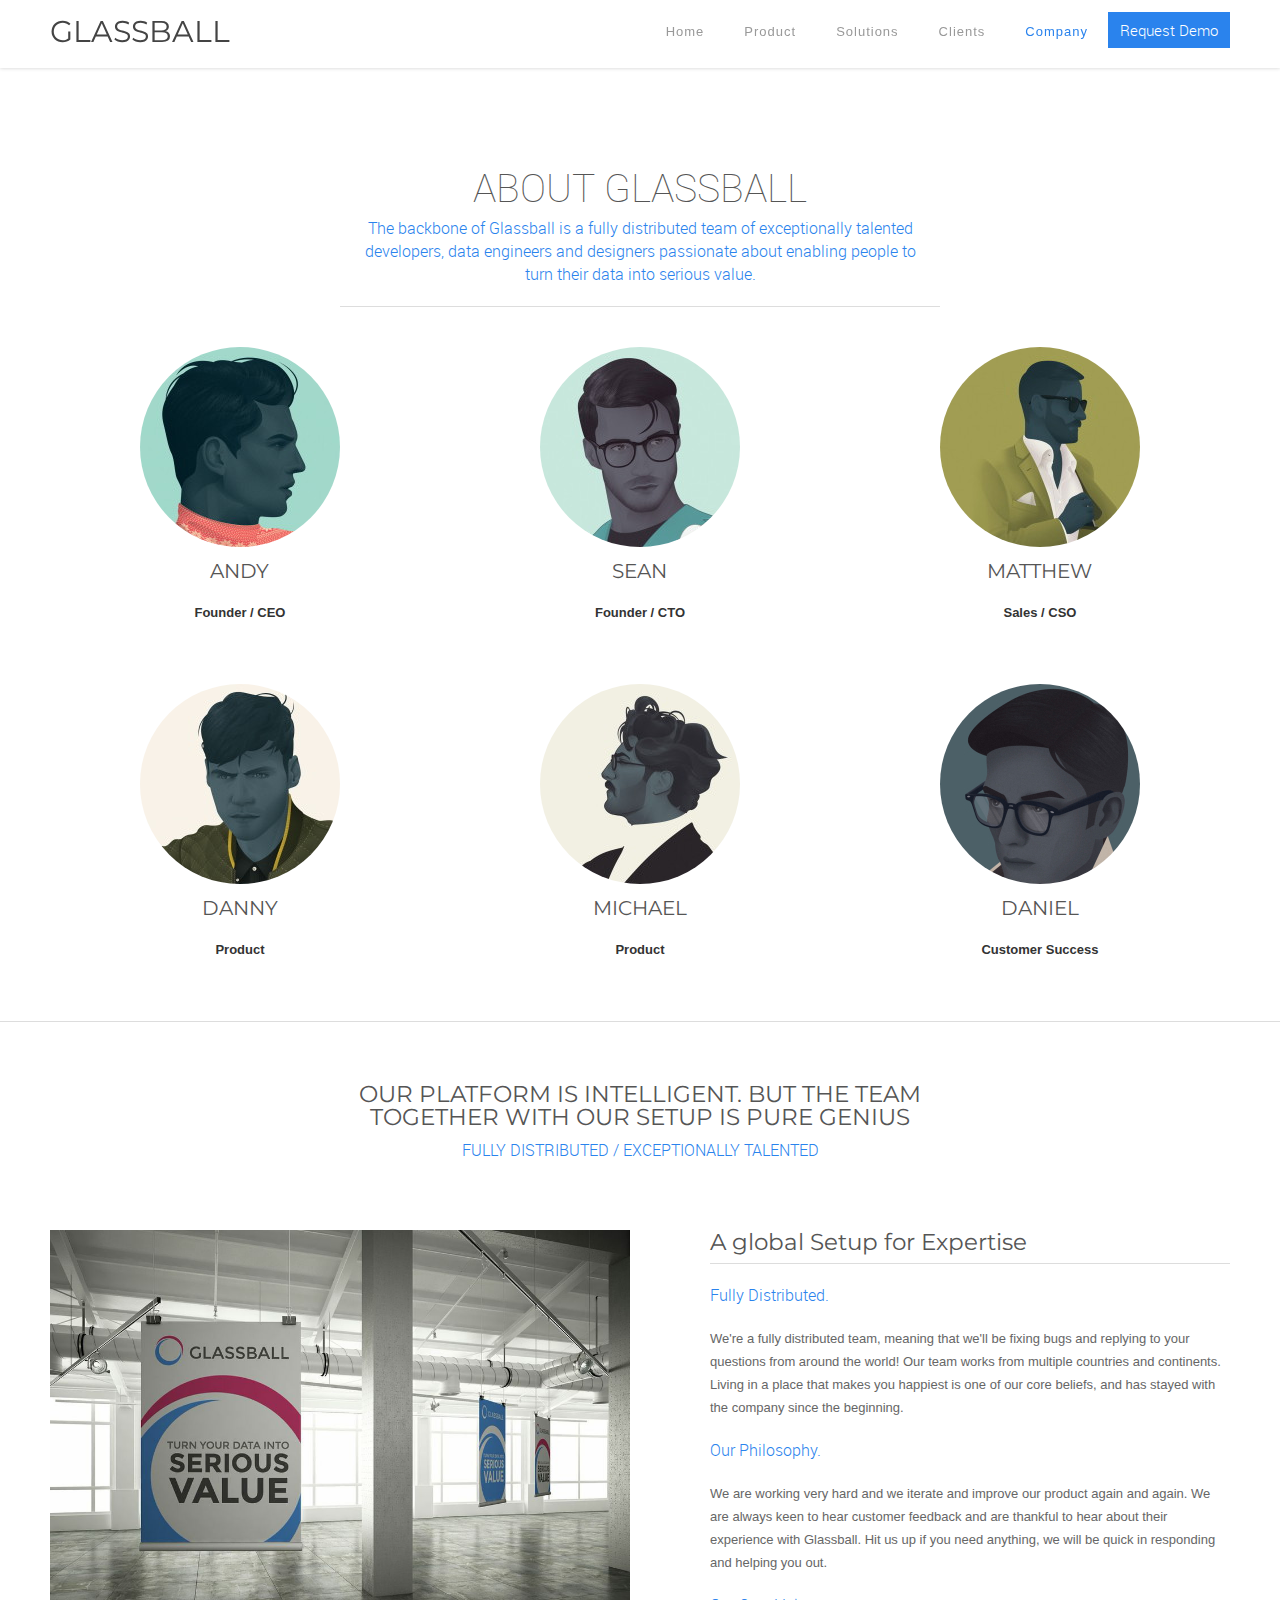
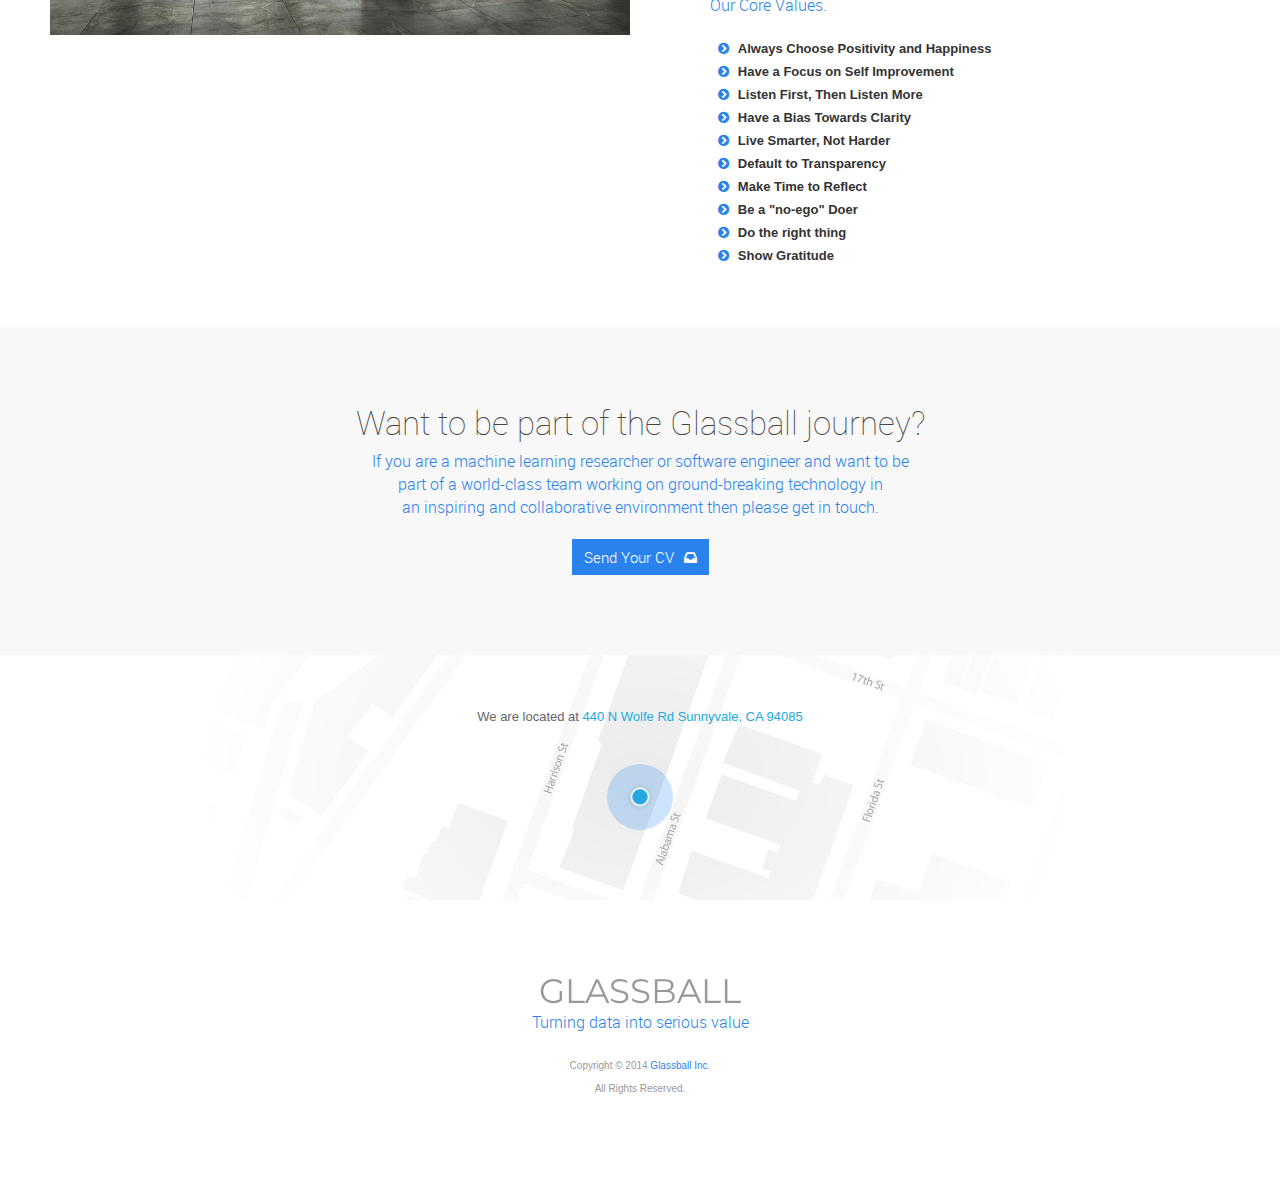
==== commit 5d34b1c2: "some ui improvements" ====
--- a/company.html
+++ b/company.html
@@ -76,7 +76,7 @@
                 <li><a href="index.html">Solutions</a></li>
 				<li><a href="index.html">Clients</a></li>
 				<li><a class="selected" href="company.html">Company</a></li>
-			    <a href="contact.html" class="product-link">Request Demo<i class="icon-li icon-chevron-sign-right"></i></a>	
+			    <a href="contact.html" class="product-link">Request Demo</a>	
 			</ul>
         </nav>
         </div>
--- a/css/style.css
+++ b/css/style.css
@@ -295,13 +295,10 @@
 	margin:0 0 20px 0;
 	line-height: normal;
 	text-align:center;
-	padding: 10px 15px;
+	padding: 8px 12px;
 	color: #FFFFFF;
 	font-family: 'robotolight', Helvetica, Arial, sans-serif;
 	font-weight: normal;
-	-webkit-border-radius: 3px;
-	  -moz-border-radius: 3px;
-		  border-radius: 3px;
 		  -webkit-transition:0.2s background linear;
 		-moz-transition:0.2s background linear;
 			transition:0.2s background linear;
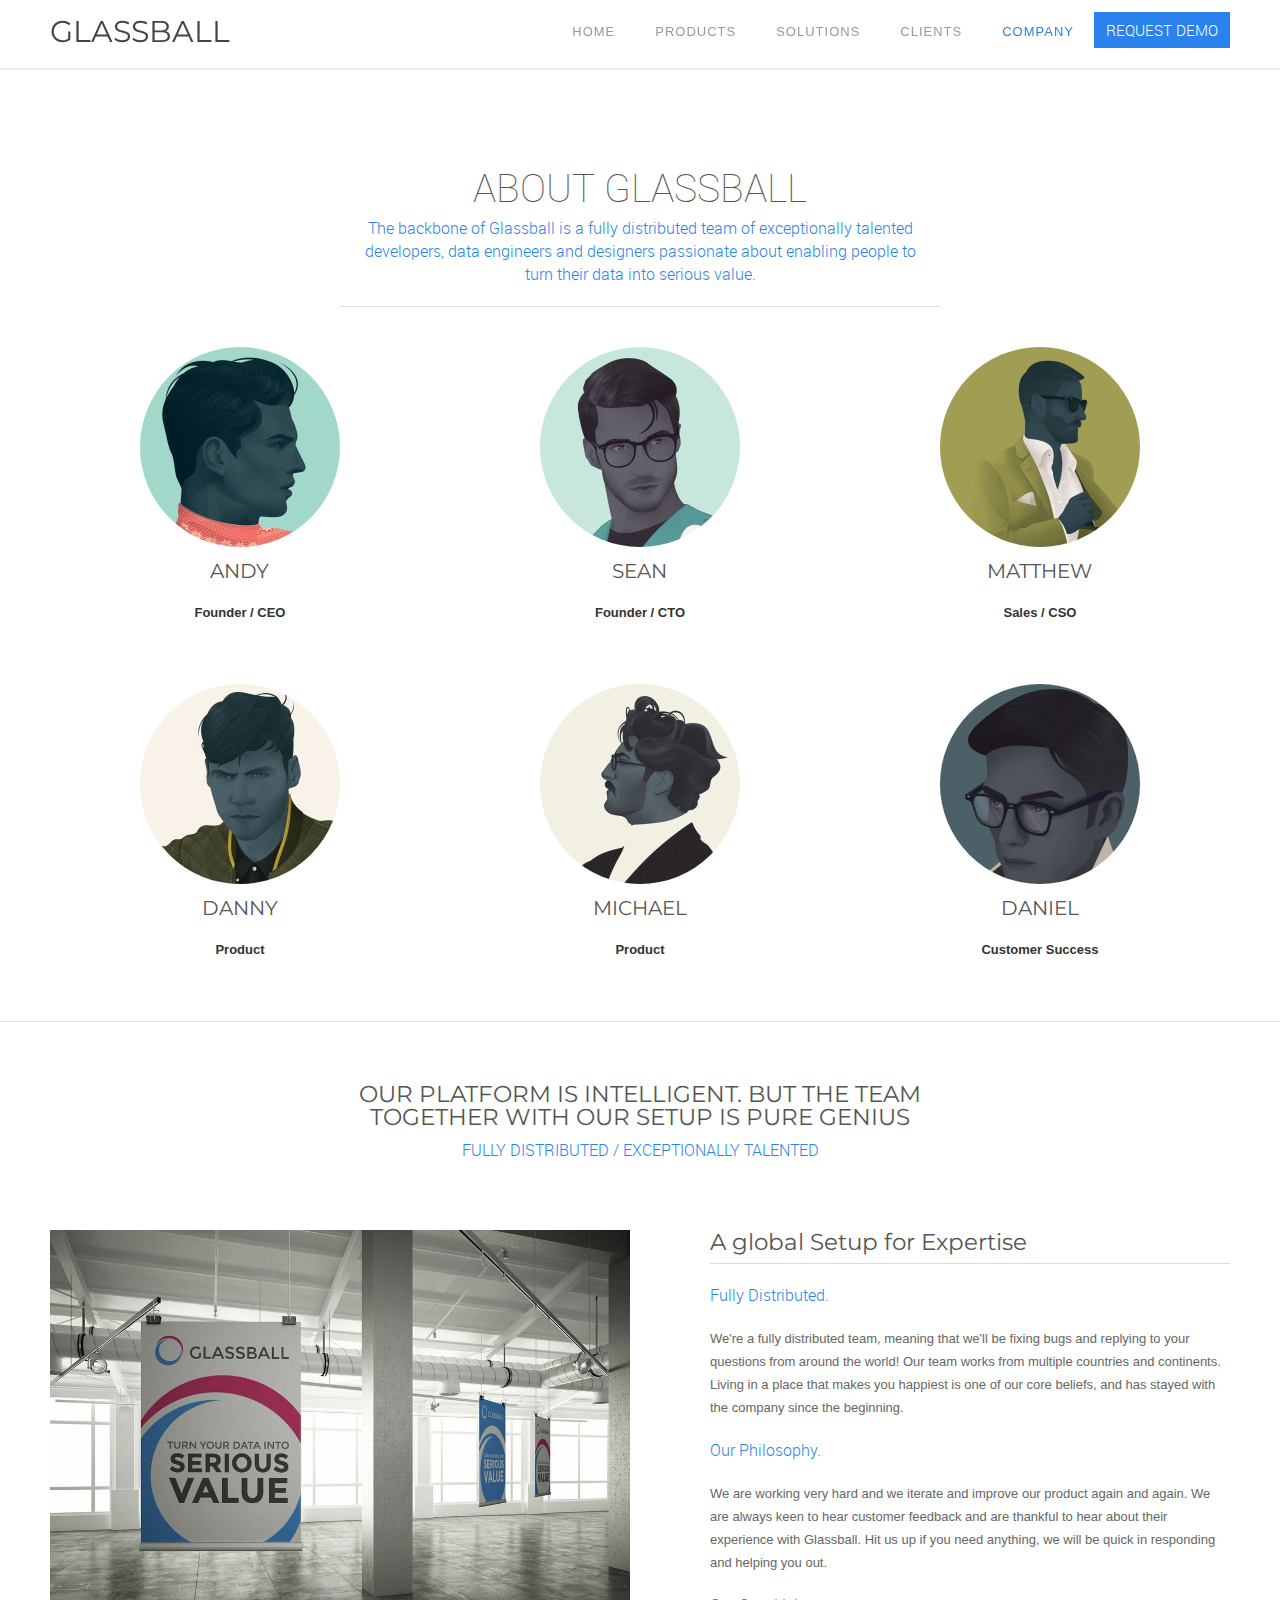
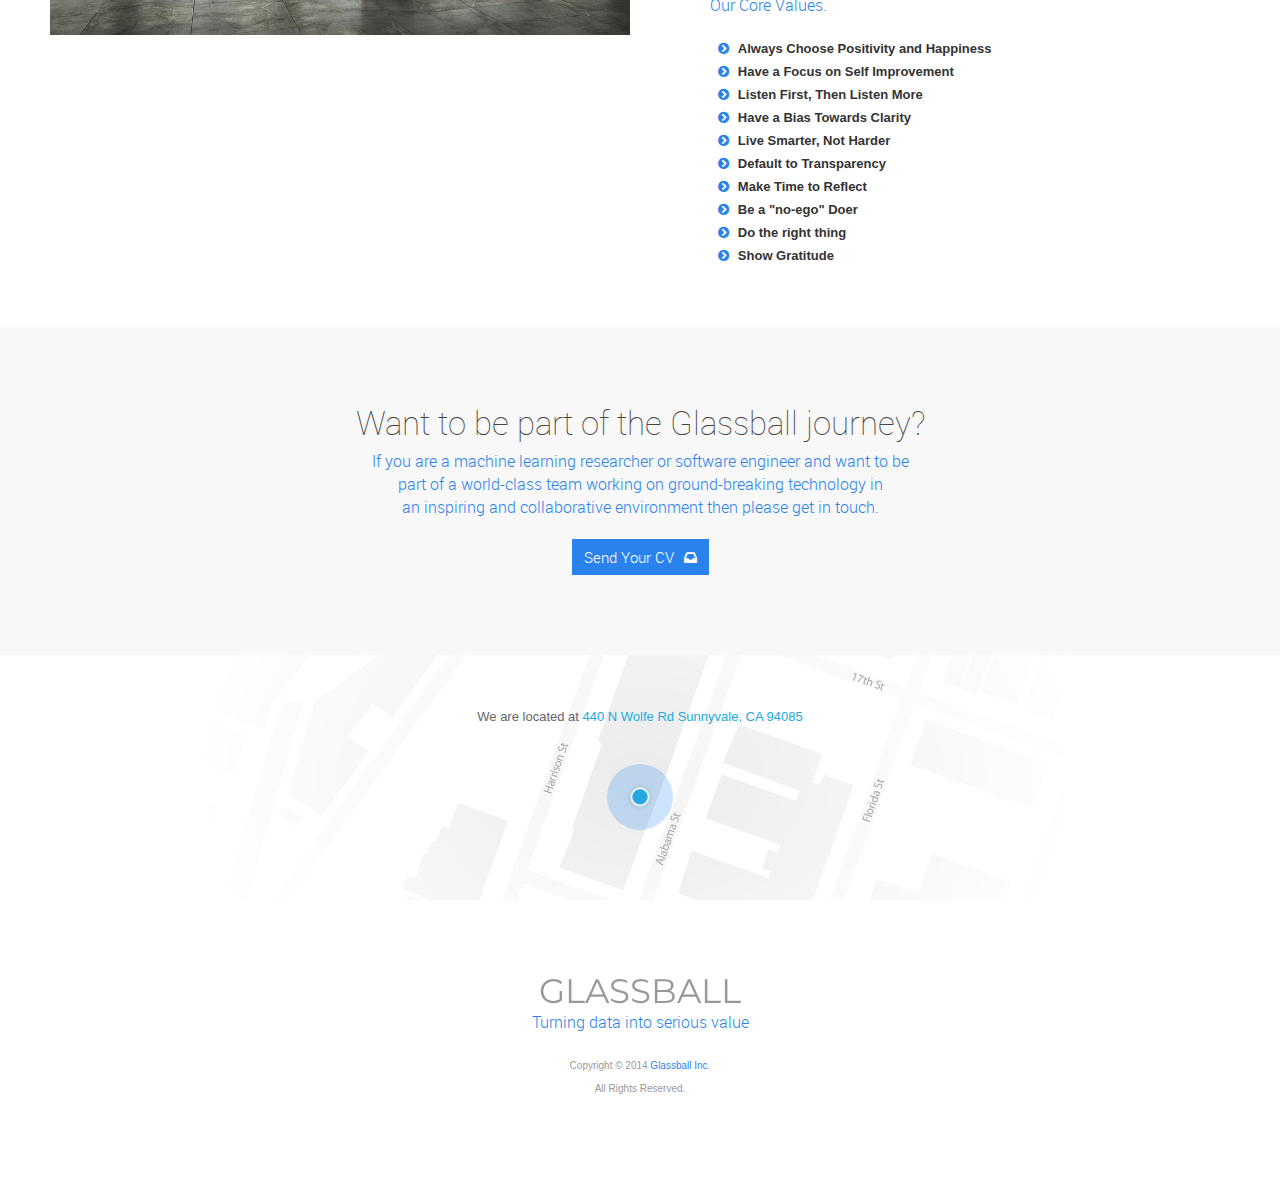
==== commit e9065058: "ui improvements" ====
--- a/company.html
+++ b/company.html
@@ -71,12 +71,12 @@
             </div>
 		<nav id="ut-navigation" class="grid-70 hide-on-mobile tablet-grid-100">
 			<ul>
-            	<li><a href="index.html">Home</a></li>
-				<li><a href="index.html">Product</a></li>
-                <li><a href="index.html">Solutions</a></li>
-				<li><a href="index.html">Clients</a></li>
-				<li><a class="selected" href="company.html">Company</a></li>
-			    <a href="contact.html" class="product-link">Request Demo</a>	
+            	<li><a href="index.html">HOME</a></li>
+				<li><a href="index.html">PRODUCTS</a></li>
+                <li><a href="index.html">SOLUTIONS</a></li>
+				<li><a href="index.html">CLIENTS</a></li>
+				<li><a class="selected" href="company.html">COMPANY</a></li>
+			    <a href="contact.html" class="product-link">REQUEST DEMO</a>	
 			</ul>
         </nav>
         </div>
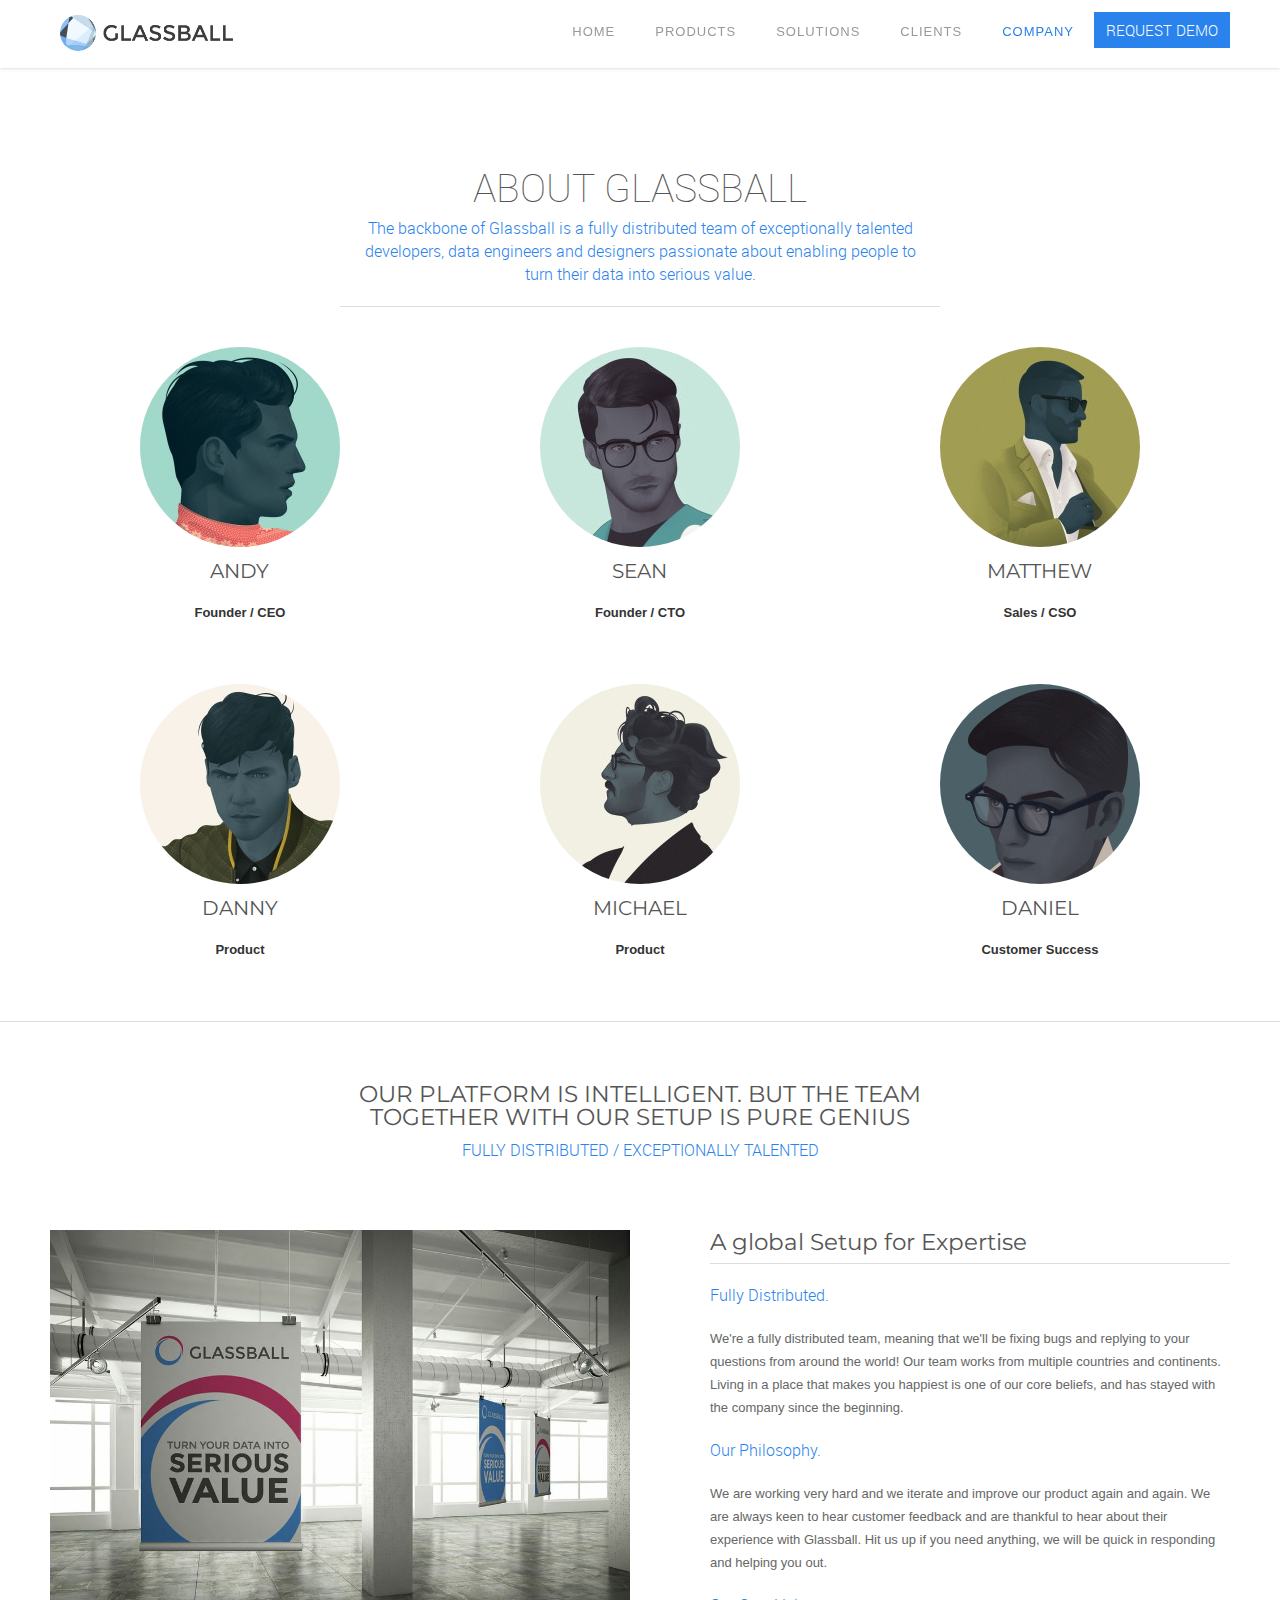
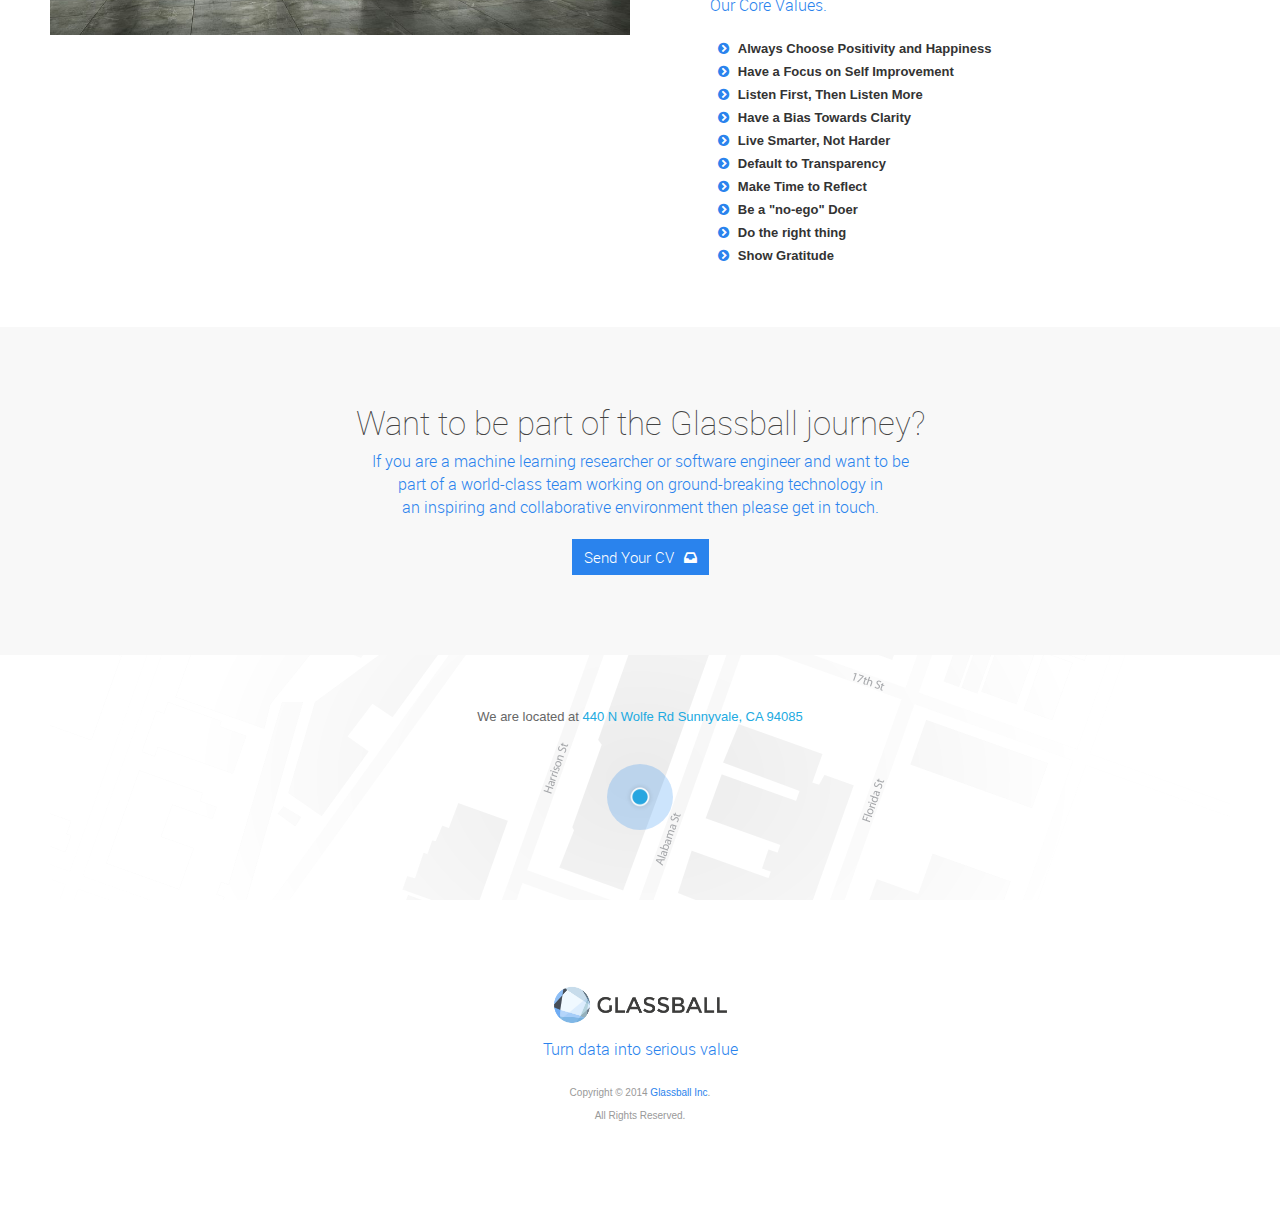
==== commit 4122ce58: "fixed some CI issues" ====
--- a/company.html
+++ b/company.html
@@ -44,7 +44,7 @@
 	<!-- Favicons
 	================================================== -->
 	<link rel="shortcut icon" href="images/favicon.ico">
-	<link rel="apple-touch-icon" href="images/apple-touch-icon.png">
+	<!--<link rel="apple-touch-icon" href="images/apple-touch-icon.png">
 	<link rel="apple-touch-icon" sizes="72x72" href="images/apple-touch-icon-72x72.png">
 	<link rel="apple-touch-icon" sizes="114x114" href="images/apple-touch-icon-114x114.png">
     
@@ -66,8 +66,7 @@
 	<div class="grid-container">
 		<div class="grid-parents grid-100 mobile-grid-100 tablet-grid-100">
 			<div class="site-branding grid-30 mobile-grid-100 tablet-grid-100">	
-				<a href="index.html"><h1>Glassball</h1></a>
-                
+				<a href="index.html" class="logo"><img src="images/glassball.png" alt=""></a>
             </div>
 		<nav id="ut-navigation" class="grid-70 hide-on-mobile tablet-grid-100">
 			<ul>
@@ -251,8 +250,8 @@
             
             	<!-- footer site branding -->
 				<div class="site-branding">	
-					<a><h1>Glassball</h1></a>
-                    <p class="entry-slogan">Turning data into serious value</p>
+                    <a href="index.html" class="logo"><img src="images/glassball.png" alt=""></a>
+                    <p class="entry-slogan">Turn data into serious value</p>
             	</div><!-- close footer site branding -->
                 
                 <!-- social icons -->
--- a/css/style.css
+++ b/css/style.css
@@ -159,8 +159,7 @@
 }
 .site-branding img  {
 	vertical-align:middle;
-	max-height:60px;
-	padding:10px 0;
+	max-height:50px;
 }
 #ut-navigation ul {
 	list-style:none;
@@ -378,94 +377,30 @@
 ================================================== */
 
 .ff-container{
-    width: auto;
-    
-}
-
-.ff-container label{
-    font-family: 'Montserrat', sans-serif;
-    width: 28%;
-    cursor: pointer;
-    color: #777;
-    text-shadow: 1px 1px 1px rgba(255,255,255,0.8);
-    line-height: 33px;
-    font-size: 19px;
-    background: linear-gradient(top, #ffffff 1%,#eaeaea 100%);
-    float:left;
-    
-}
-
-.ff-container input.ff-selector-type-all:checked ~ label.ff-label-type-all,
-.ff-container input.ff-selector-type-1:checked ~ label.ff-label-type-1,
-.ff-container input.ff-selector-type-2:checked ~ label.ff-label-type-2,
-.ff-container input.ff-selector-type-3:checked ~ label.ff-label-type-3{
-    background: linear-gradient(top, #646d93 0%,#7c87ad 100%);
-    color: #2A83ED;
-    text-shadow: 0px 1px 1px rgba(255,255,255,0.3);
-}
+    width: auto; 
+}
+
 .ff-container input{
     display: none;
 }
+
 .ff-items{
     position: relative;
     margin: 0px auto;
-    padding-top: 20px;
-}
-.ff-items a{
-    display: block;
-    position: relative;
-    background: #fff;
-    width: 65%;
-    height: auto;
-    padding-bottom: 30px;
-}
-.ff-items a span{
-    display: block;
-    background: rgba(113,123,161, 0.9);
-    font-style: italic;
-    color: #fff;
-    font-weight: bold;
-    padding: 20px;
-    position: absolute;
-    bottom: 10px;
-    left: 10px;
-    width: 50%;
-    height: 0px;
-    overflow: hidden;
-    opacity: 0;
-    text-align: center;
-    text-shadow: 1px 1px 1px #303857;
-    transition: all 0.3s ease-in-out;
+    padding-bottom: 12px;
 }
 
 .ff-items li img{
     display: block;
-}
-
+    margin: 0 auto;
+    margin-bottom: 14px;
+}
 
 .ff-items li{
     margin: 0px;
     float: left;
-    opacity: 0;
     width: 33%;
     height: auto;
-    transition: opacity 0.6s ease-in-out;
-}
-.ff-container input.ff-selector-type-all:checked ~ .ff-items li,
-.ff-container input.ff-selector-type-1:checked ~ .ff-items .ff-item-type-1,
-.ff-container input.ff-selector-type-2:checked ~ .ff-items .ff-item-type-2,
-.ff-container input.ff-selector-type-3:checked ~ .ff-items .ff-item-type-3{
-    opacity: 1;
-}
-.ff-container input.ff-selector-type-1:checked ~ .ff-items li:not(.ff-item-type-1),
-.ff-container input.ff-selector-type-2:checked ~ .ff-items li:not(.ff-item-type-2),
-.ff-container input.ff-selector-type-3:checked ~ .ff-items li:not(.ff-item-type-3){
-    opacity: 0.1;
-}
-.ff-container input.ff-selector-type-1:checked ~ .ff-items li:not(.ff-item-type-1) span,
-.ff-container input.ff-selector-type-2:checked ~ .ff-items li:not(.ff-item-type-2) span,
-.ff-container input.ff-selector-type-3:checked ~ .ff-items li:not(.ff-item-type-3) span{
-    display: none;
 }
 
 /* #Information Section
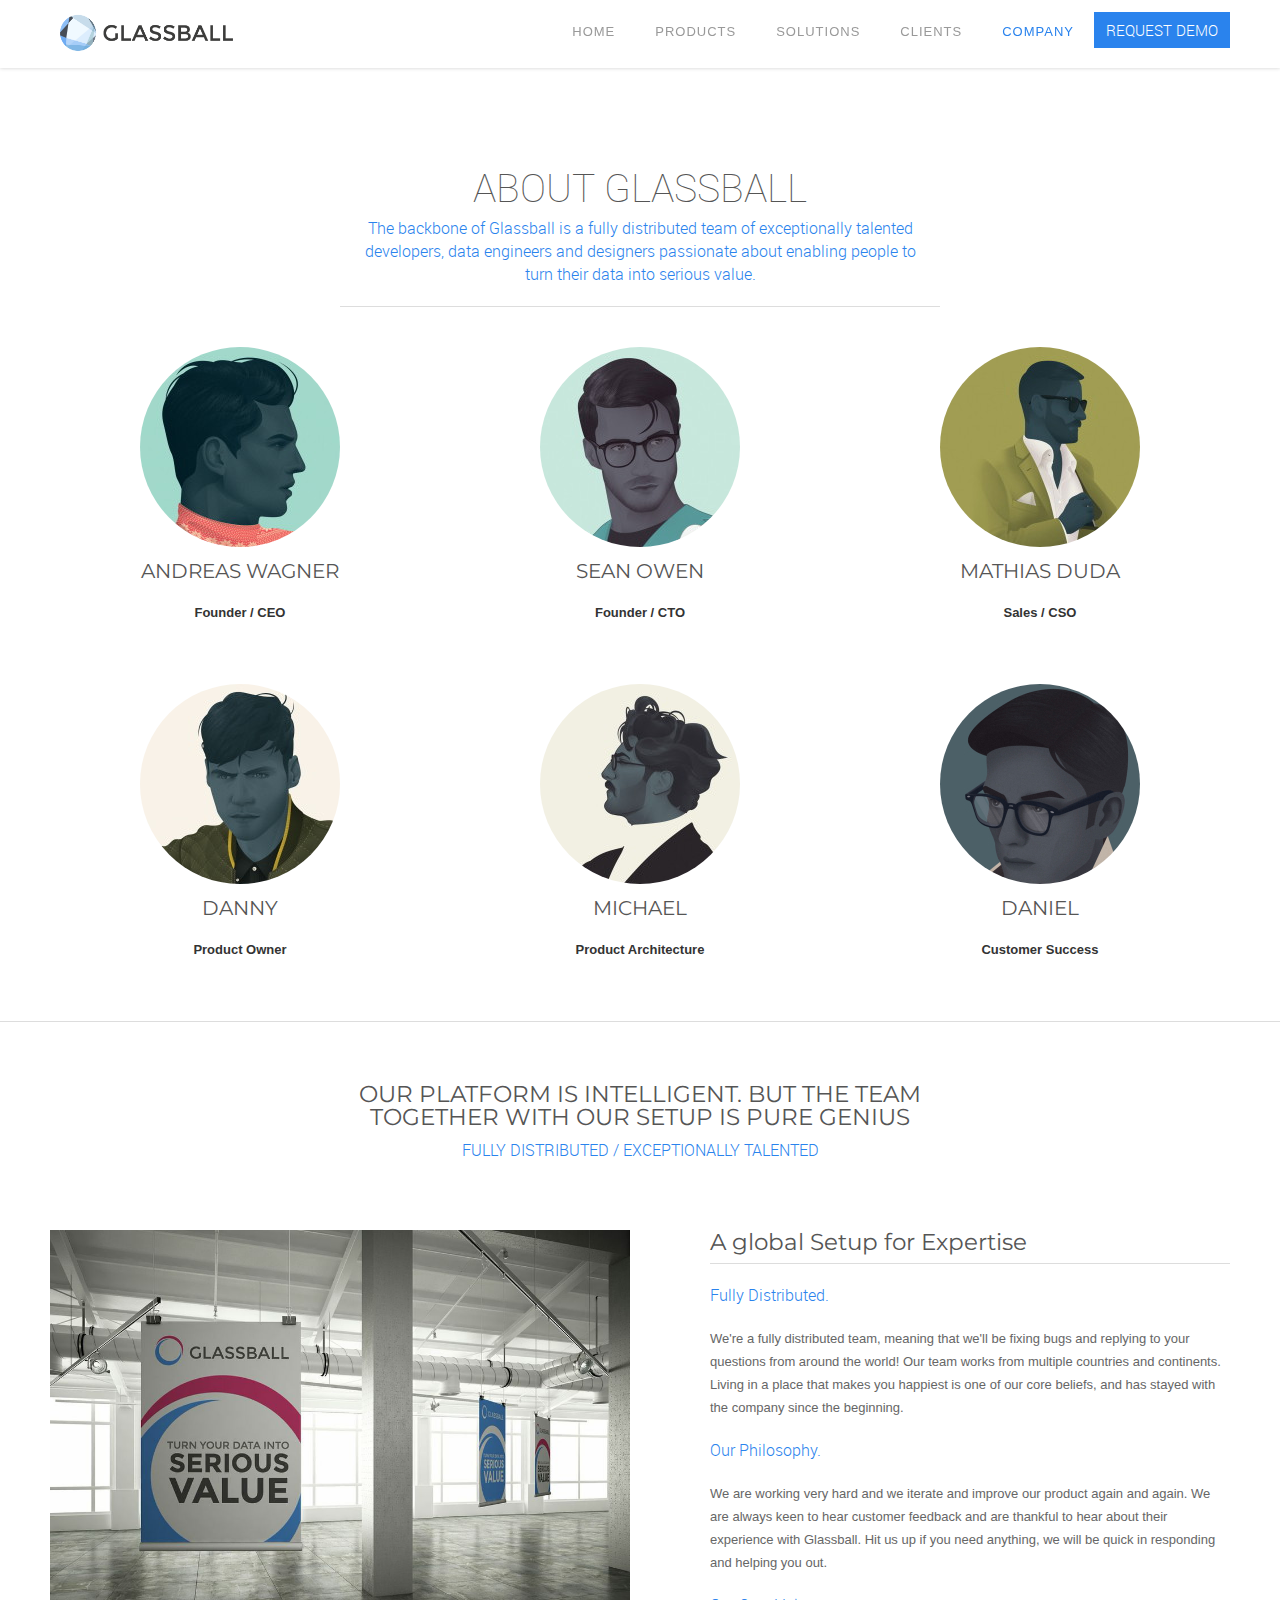
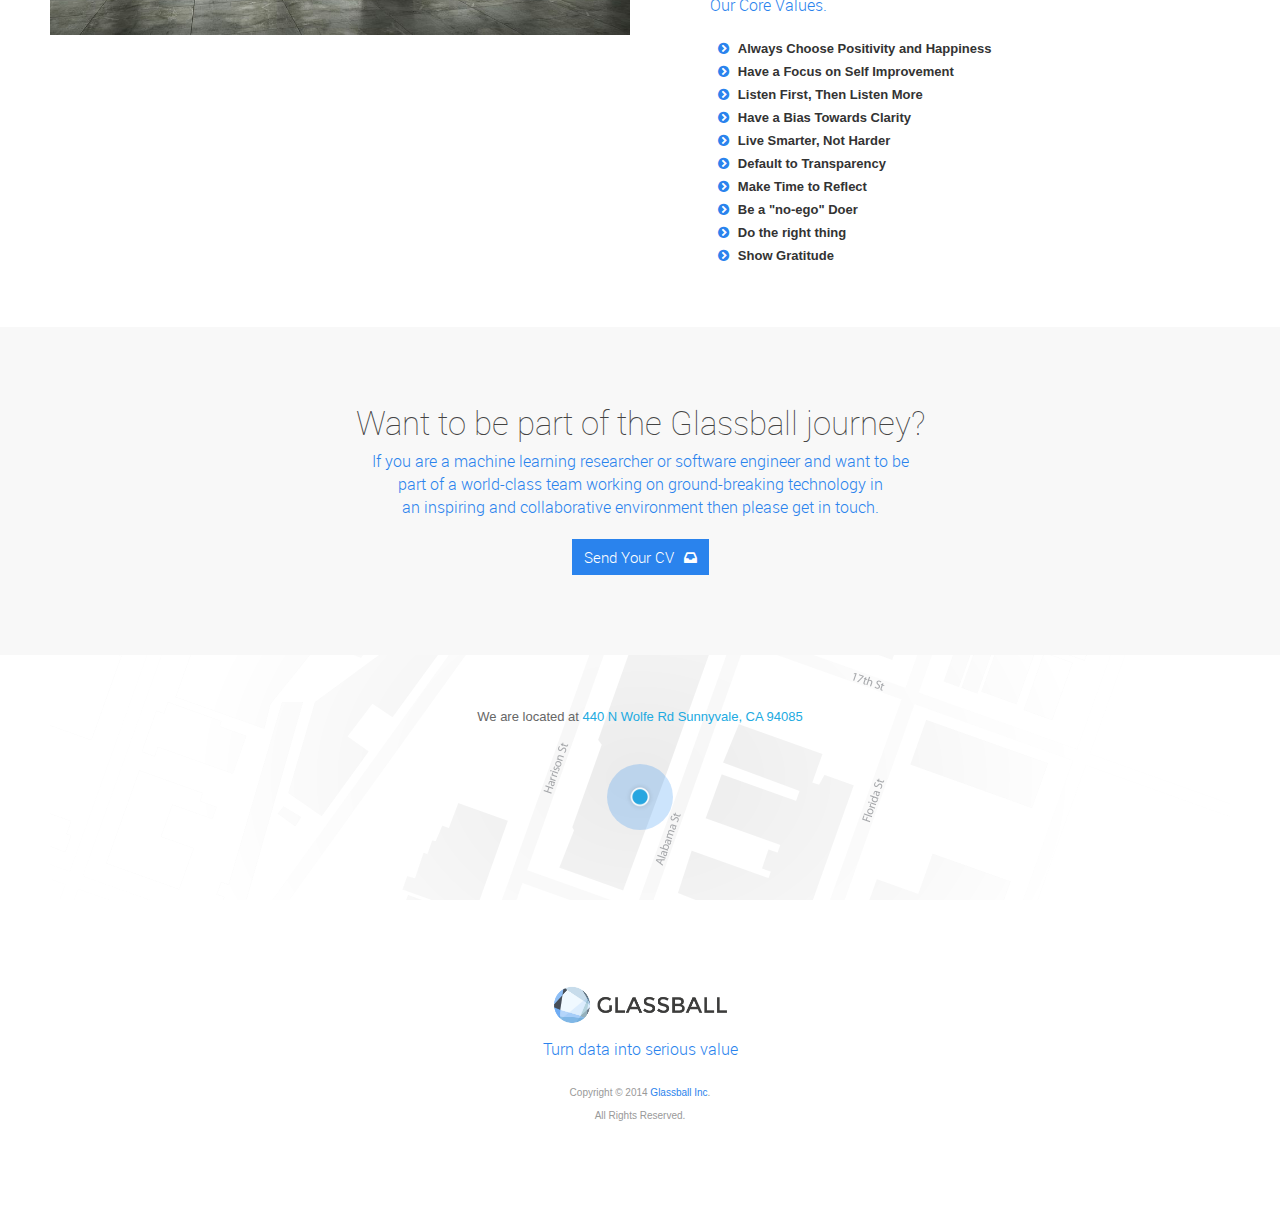
==== commit 1e128417: "updated content and people" ====
--- a/company.html
+++ b/company.html
@@ -75,7 +75,7 @@
                 <li><a href="index.html">SOLUTIONS</a></li>
 				<li><a href="index.html">CLIENTS</a></li>
 				<li><a class="selected" href="company.html">COMPANY</a></li>
-			    <a href="contact.html" class="product-link">REQUEST DEMO</a>	
+			    <a href="demo.html" class="product-link">REQUEST DEMO</a>	
 			</ul>
         </nav>
         </div>
@@ -92,16 +92,15 @@
             <header class="entry-header grid-50 prefix-25">
                 <div class="space hide-on-mobile"></div>
                 <h1 class="product-title">ABOUT GLASSBALL</h1>
-            
-            <p class="entry-slogan">The backbone of Glassball is a fully distributed team of exceptionally talented developers, data engineers and designers passionate about enabling people to turn their data into serious value.</p>
+                <p class="entry-slogan">The backbone of Glassball is a fully distributed team of exceptionally talented developers, data engineers and designers passionate about enabling people to turn their data into serious value.</p>
             </header><!-- close entry header -->
             
             <!-- icon box 1 -->
 			<div class="grid-33 mobile-grid-100 tablet-grid-50 info">
 				<div class="ch-item ch-img-1"> 
                 </div>    
-                <h3>ANDY</h3>
-<p><strong>Founder / CEO</strong> </p>
+                <h3>ANDREAS WAGNER</h3>
+<p><strong>Founder / CEO</strong></p>
                 
 			</div><!-- close icon box -->
             
@@ -109,8 +108,8 @@
 			<div class="grid-33 mobile-grid-100 tablet-grid-50 info">
                 <div class="ch-item ch-img-2"> 
                 </div>
-                <h3>SEAN</h3>
-<p><strong>Founder / CTO</strong> </p>
+                <h3>SEAN OWEN</h3>
+<p><strong>Founder / CTO</strong></p>
                 	
 			</div><!-- close icon box -->
             
@@ -118,8 +117,8 @@
 			<div class="grid-33 mobile-grid-100 tablet-grid-50 info">
 				<div class="ch-item ch-img-3"> 
                 </div>
-                <h3>MATTHEW</h3>
-<p><strong>Sales / CSO</strong> </p>
+                <h3>MATHIAS DUDA</h3>
+<p><strong>Sales / CSO</strong></p>
                 
 			</div><!-- close icon box -->
             
@@ -130,7 +129,7 @@
                 <div class="ch-item ch-img-4"> 
                 </div>
                 <h3>DANNY</h3>
-<p><strong>Product</strong> </p>
+<p><strong>Product Owner</strong></p>
                 
         	</div><!-- close icon box -->
         
@@ -139,7 +138,7 @@
                 <div class="ch-item ch-img-5"> 
                 </div>
 				<h3>MICHAEL</h3>
-<p><strong>Product</strong></p>
+<p><strong>Product Architecture</strong></p>
                 
         	</div><!-- close icon box -->
         
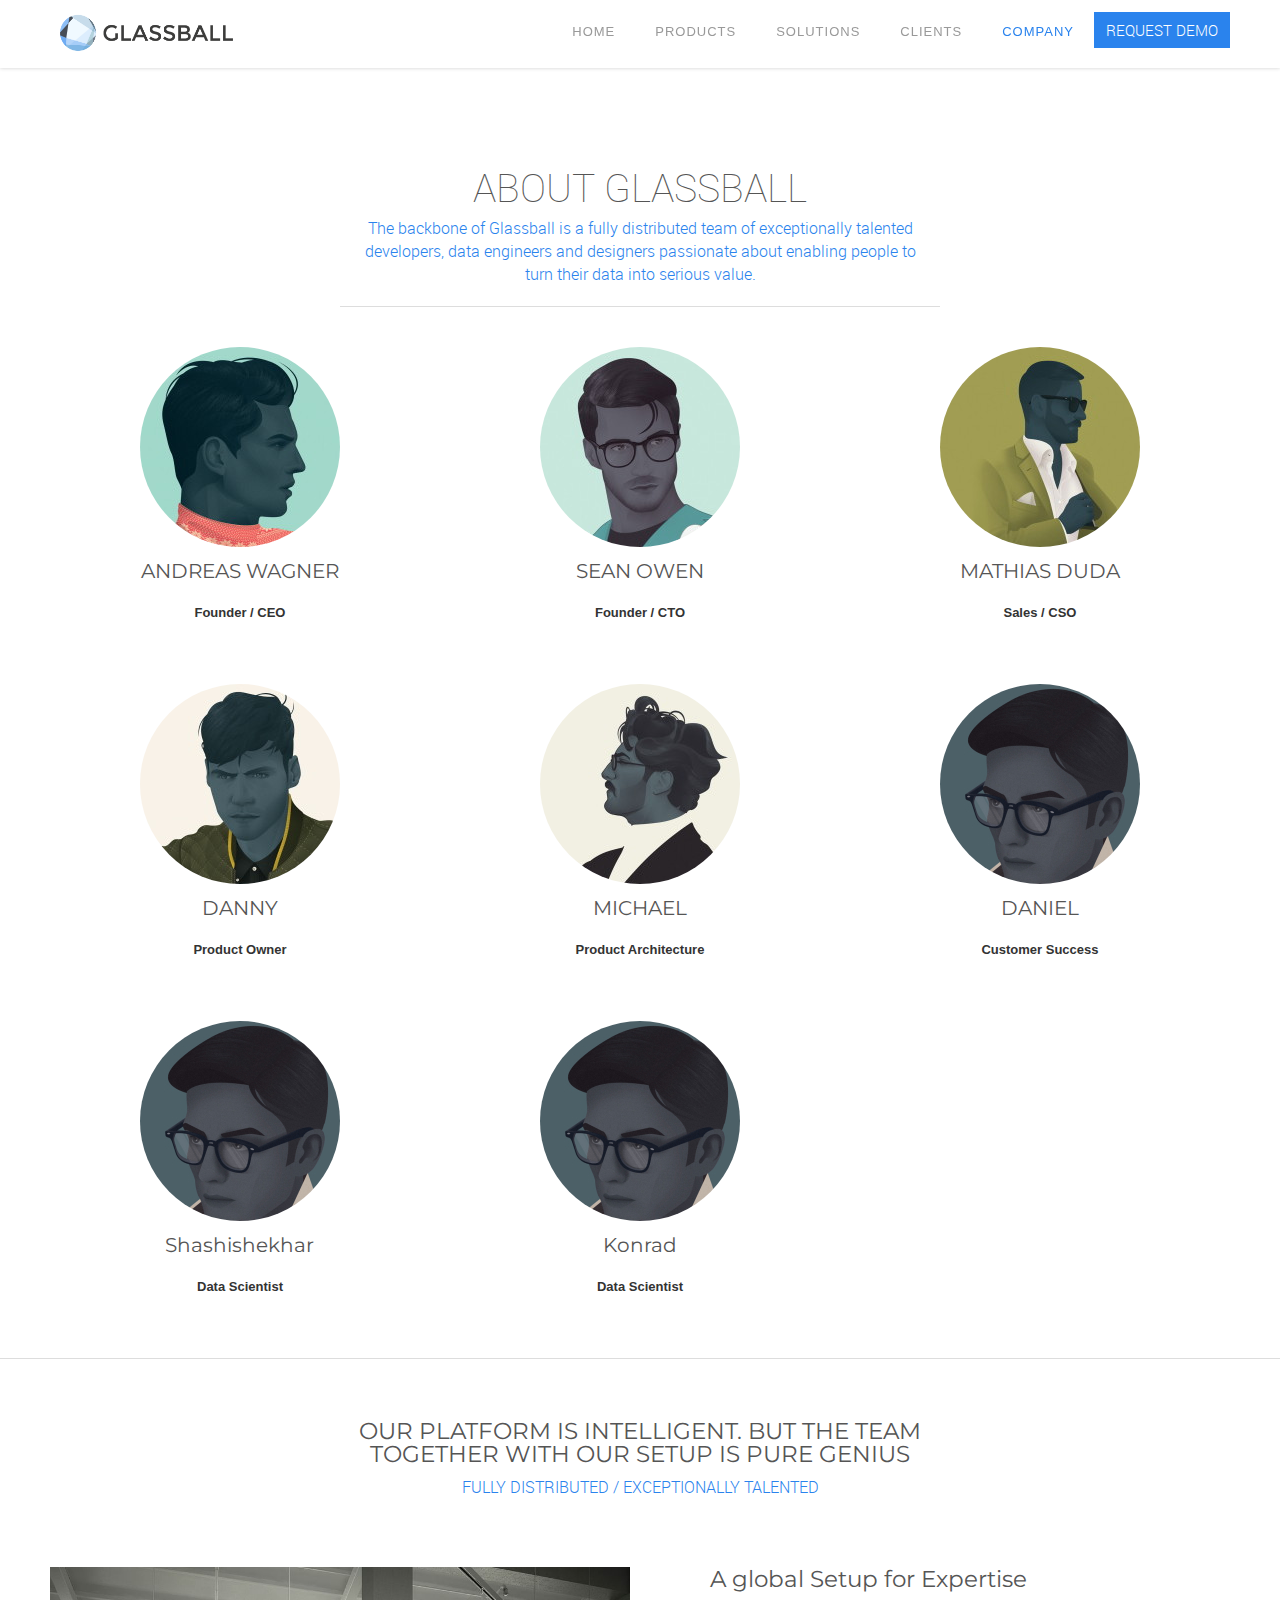
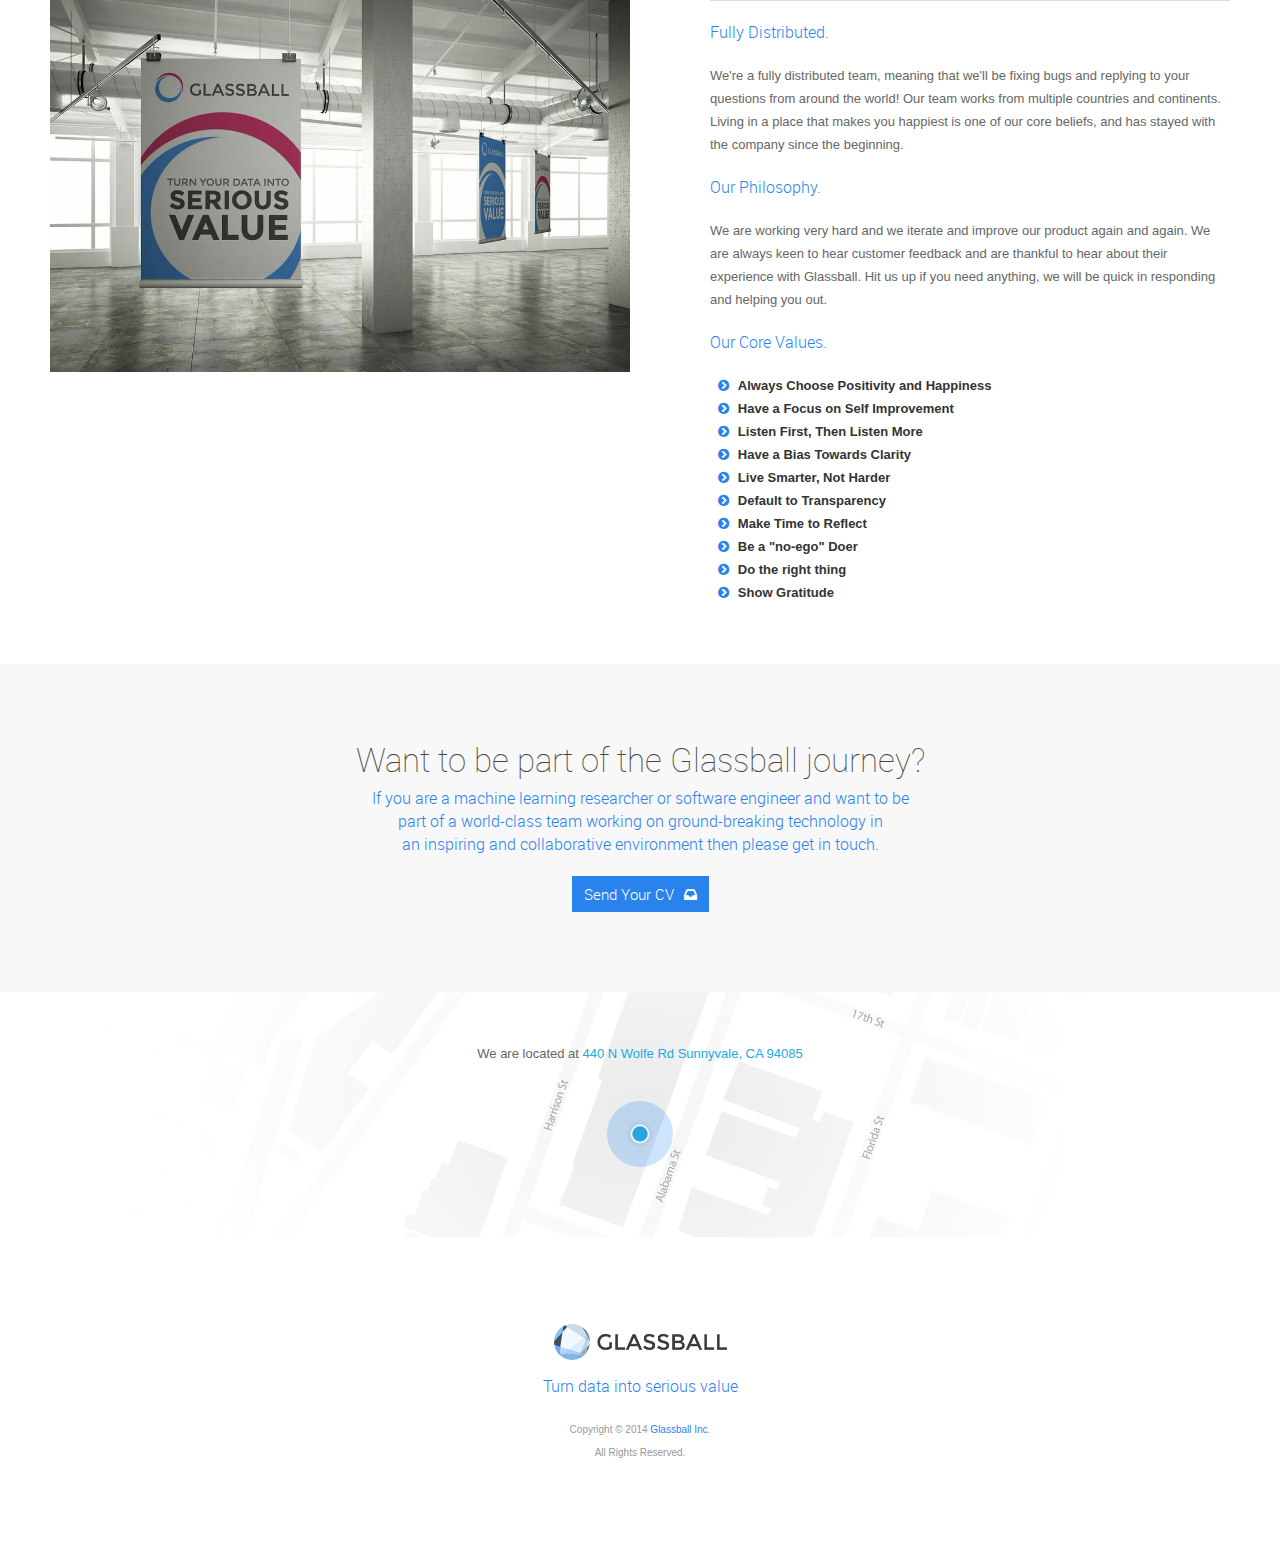
==== commit 98406124: "fixed typos added logo" ====
--- a/company.html
+++ b/company.html
@@ -150,6 +150,25 @@
 <p><strong>Customer Success</strong></p>
                 
         	</div><!-- close icon box -->
+            
+            <div class="clear hide-on-mobile hide-on-tablet"></div>
+            
+            <!-- icon box 7 -->
+            <div class="grid-33 mobile-grid-100 tablet-grid-50 info">
+                <div class="ch-item ch-img-6"> 
+                </div>
+                <h3>Shashishekhar</h3>
+<p><strong>Data Scientist</strong></p>
+            </div><!-- close icon box -->
+                
+            <!-- icon box 8 -->
+            <div class="grid-33 mobile-grid-100 tablet-grid-50 info">
+                <div class="ch-item ch-img-6"> 
+                </div>
+                <h3>Konrad</h3>
+<p><strong>Data Scientist</strong></p>    
+                
+        	</div><!-- close icon box -->
 			
 		</div><!-- close grid-container -->
 	</section><!-- close information section -->
@@ -169,7 +188,40 @@
             <!-- product image left -->
     		<div class="product-image grid-50 mobile-grid-100 tablet-grid-50 cbp-so-side-left cbp-so-side">
                 <img src="images/setup.jpg" alt="product-left">
-        	</div><!-- close product image left -->
+        	</div>
+            <div class="map show-for-medium-up">
+                <a id="eu-west-1" title="Europa" data-modifier="region=eu-west-1">
+                    <span class="indicator"></span>
+                    <span class="pulse2"></span>
+                    <span class="pulse3"></span>
+                </a>
+                <a id="us-east-1" title="US East" data-modifier="region=us-east-1">
+                    <span class="indicator"></span>
+                    <span class="pulse2"></span>
+                    <span class="pulse3"></span>
+                </a>
+                <a id="us-west-1" title="US West" data-modifier="region=us-west-1">
+                    <span class="indicator"></span>
+                    <span class="pulse2"></span>
+                    <span class="pulse3"></span>
+                </a>
+                <a id="ap-southeast-1" title="Asia/Pacific Southeast" data-modifier="region=ap-southeast-1">
+                    <span class="indicator"></span>
+                    <span class="pulse2"></span>
+                    <span class="pulse3"></span>
+                </a>
+                <a id="ap-northeast-1" title="Asia/Pacific Northeast" data-modifier="region=ap-northeast-1">
+                    <span class="indicator"></span>
+                    <span class="pulse2"></span>
+                    <span class="pulse3"></span>
+                </a>
+                <a id="sa-east-1" title="South America East" data-modifier="region=sa-east-1">
+                    <span class="indicator"></span>
+                    <span class="pulse2"></span>
+                    <span class="pulse3"></span>
+                </a>
+            </div>
+            <!-- close product image left -->
             
             <div class="grid-45 prefix-5 mobile-grid-100 tablet-grid-50 cbp-so-side-right cbp-so-side">
   				
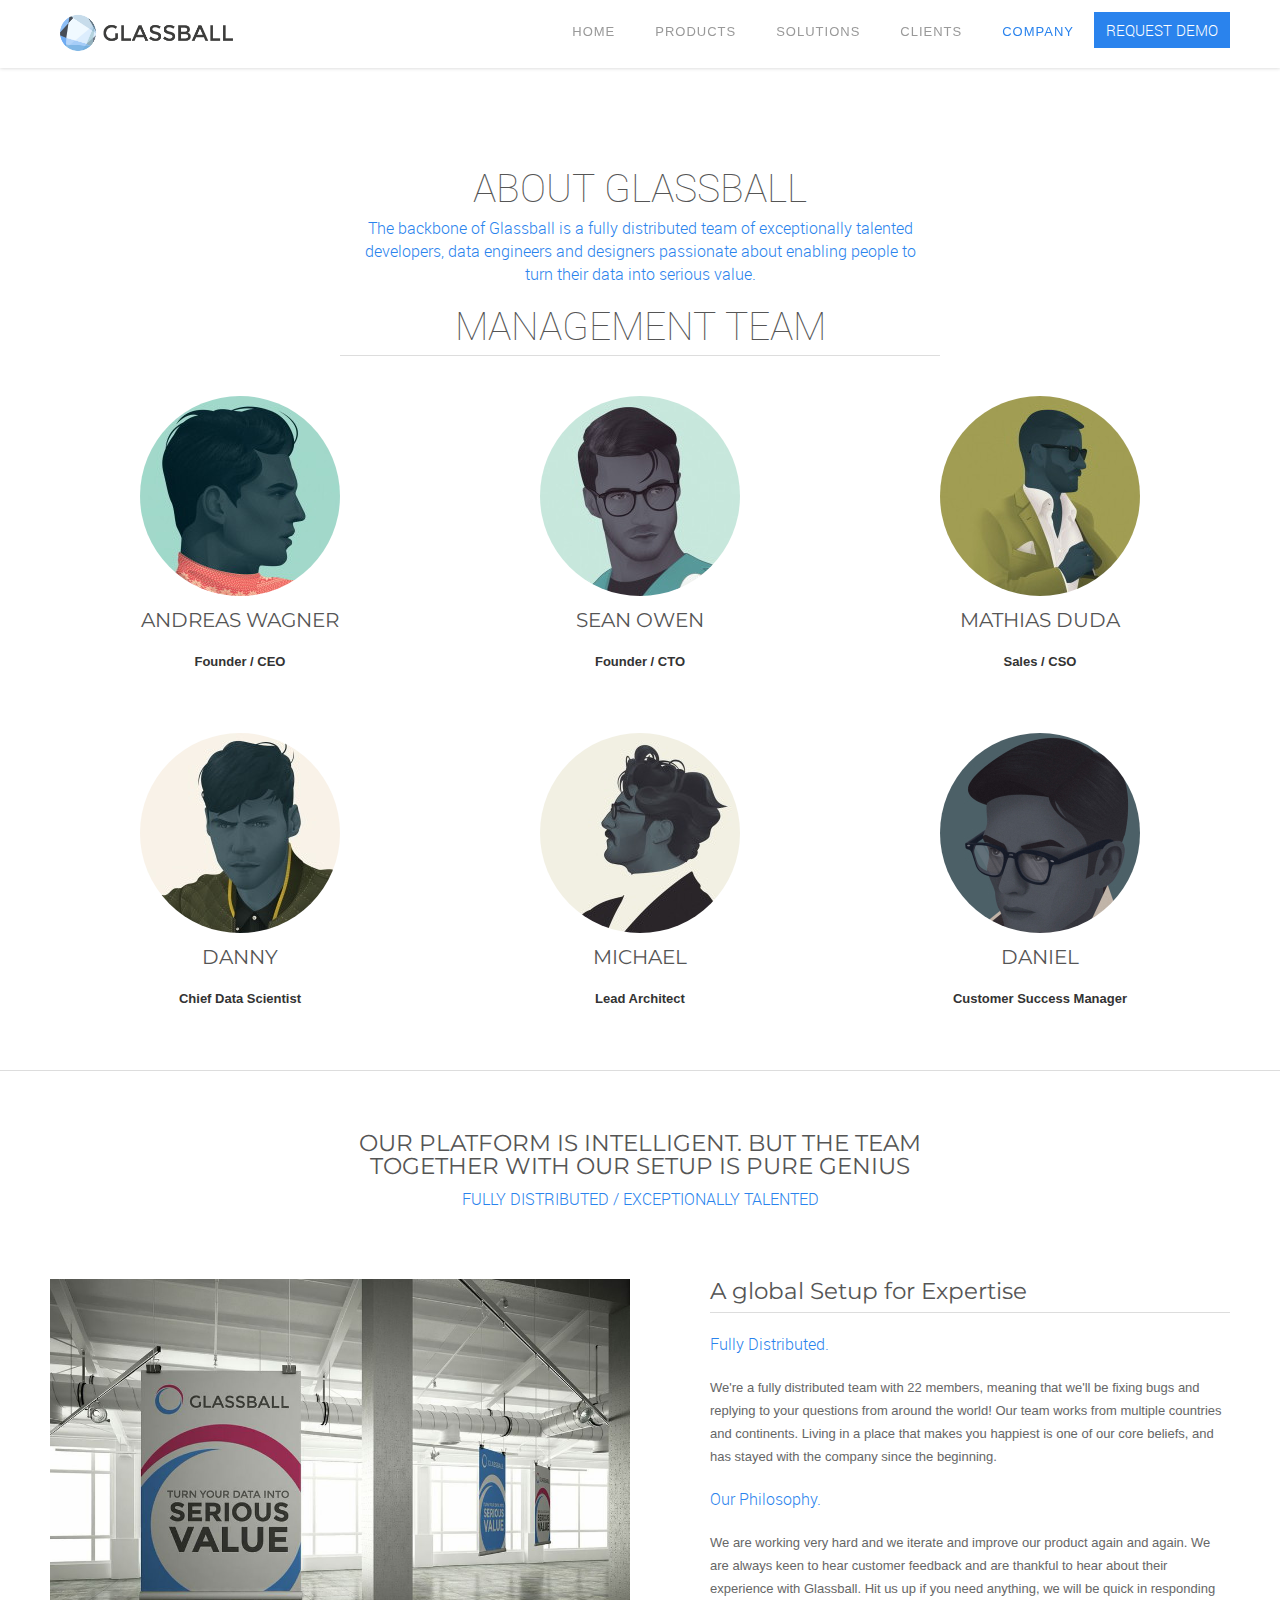
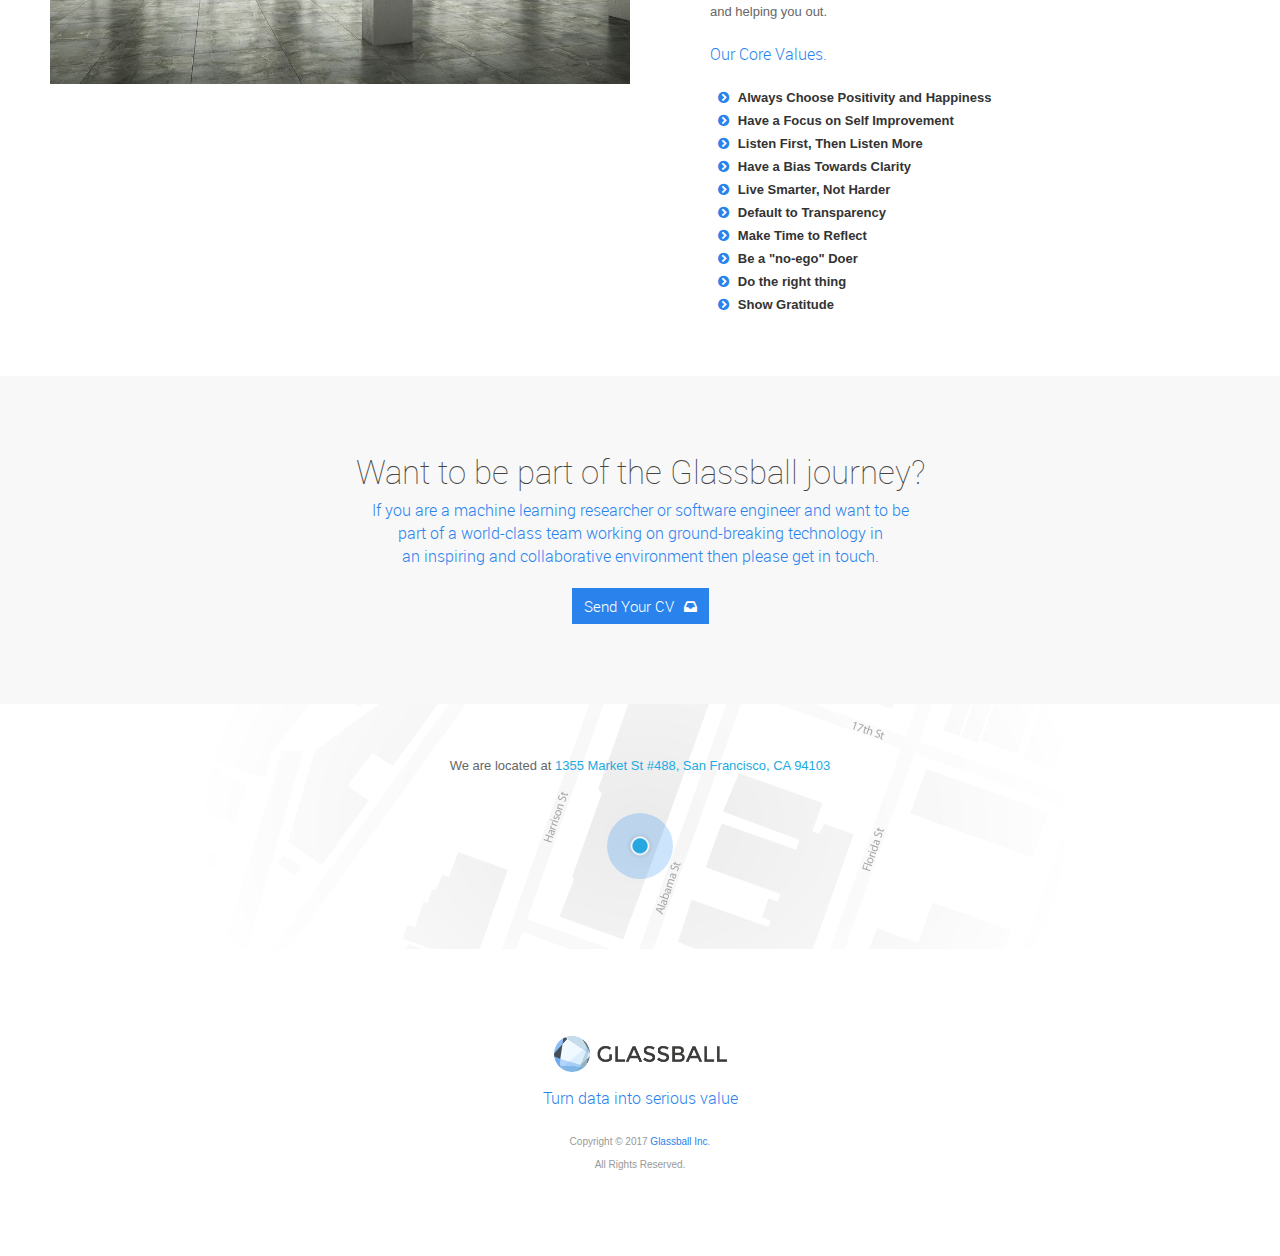
==== commit 7d2127c6: "updated dates" ====
--- a/company.html
+++ b/company.html
@@ -93,6 +93,7 @@
                 <div class="space hide-on-mobile"></div>
                 <h1 class="product-title">ABOUT GLASSBALL</h1>
                 <p class="entry-slogan">The backbone of Glassball is a fully distributed team of exceptionally talented developers, data engineers and designers passionate about enabling people to turn their data into serious value.</p>
+                <h1 class="product-title">Management Team</h1>
             </header><!-- close entry header -->
             
             <!-- icon box 1 -->
@@ -129,7 +130,7 @@
                 <div class="ch-item ch-img-4"> 
                 </div>
                 <h3>DANNY</h3>
-<p><strong>Product Owner</strong></p>
+<p><strong>Chief Data Scientist</strong></p>
                 
         	</div><!-- close icon box -->
         
@@ -138,7 +139,7 @@
                 <div class="ch-item ch-img-5"> 
                 </div>
 				<h3>MICHAEL</h3>
-<p><strong>Product Architecture</strong></p>
+<p><strong>Lead Architect</strong></p>
                 
         	</div><!-- close icon box -->
         
@@ -147,26 +148,7 @@
                 <div class="ch-item ch-img-6"> 
                 </div>
                 <h3>DANIEL</h3>
-<p><strong>Customer Success</strong></p>
-                
-        	</div><!-- close icon box -->
-            
-            <div class="clear hide-on-mobile hide-on-tablet"></div>
-            
-            <!-- icon box 7 -->
-            <div class="grid-33 mobile-grid-100 tablet-grid-50 info">
-                <div class="ch-item ch-img-6"> 
-                </div>
-                <h3>Shashishekhar</h3>
-<p><strong>Data Scientist</strong></p>
-            </div><!-- close icon box -->
-                
-            <!-- icon box 8 -->
-            <div class="grid-33 mobile-grid-100 tablet-grid-50 info">
-                <div class="ch-item ch-img-6"> 
-                </div>
-                <h3>Konrad</h3>
-<p><strong>Data Scientist</strong></p>    
+<p><strong>Customer Success Manager</strong></p>
                 
         	</div><!-- close icon box -->
 			
@@ -231,7 +213,7 @@
                     
                 </header><!-- entry header -->
                 <p class="entry-slogan">Fully Distributed.</p>
-                <p>We're a fully distributed team, meaning that we'll be fixing bugs and replying to your questions from around the world! Our team works from multiple countries and continents. Living in a place that makes you happiest is one of our core beliefs, and has stayed with the company since the beginning.</p>
+                <p>We're a fully distributed team with 22 members, meaning that we'll be fixing bugs and replying to your questions from around the world! Our team works from multiple countries and continents. Living in a place that makes you happiest is one of our core beliefs, and has stayed with the company since the beginning.</p>
                 <p class="entry-slogan">Our Philosophy.</p>
                 <p>We are working very hard and we iterate and improve our product again and again. We are always keen to hear customer feedback and are thankful to hear about their experience with Glassball. Hit us up if you need anything, we will be quick in responding and helping you out.</p>
 
@@ -286,8 +268,7 @@
 			<div class="grid-100">
                 <div class="location">
                     <i></i>
-                    <p>We are located at <a href="https://goo.gl/maps/aaRhZ" target="_blank">440 N Wolfe Rd
-Sunnyvale, CA 94085</a></p>
+                    <p>We are located at <a href="https://goo.gl/maps/aaRhZ" target="_blank">1355 Market St #488, San Francisco, CA 94103</a></p>
                     <a href="http://goo.gl/maps/aaRhZ" target="_blank"><img src="images/about_map_dot.png"></a>
                 </div>
             </div>
@@ -339,7 +320,7 @@
                 </ul> -->
                 <!-- close social icons -->
                           
-				<p class="copyright">Copyright &copy; 2014 <a>Glassball Inc</a>. <br>All rights reserved.</p>
+				<p class="copyright">Copyright &copy; 2017 <a>Glassball Inc</a>. <br>All rights reserved.</p>
                 
          	</div>
 		</div><!-- close container -->
